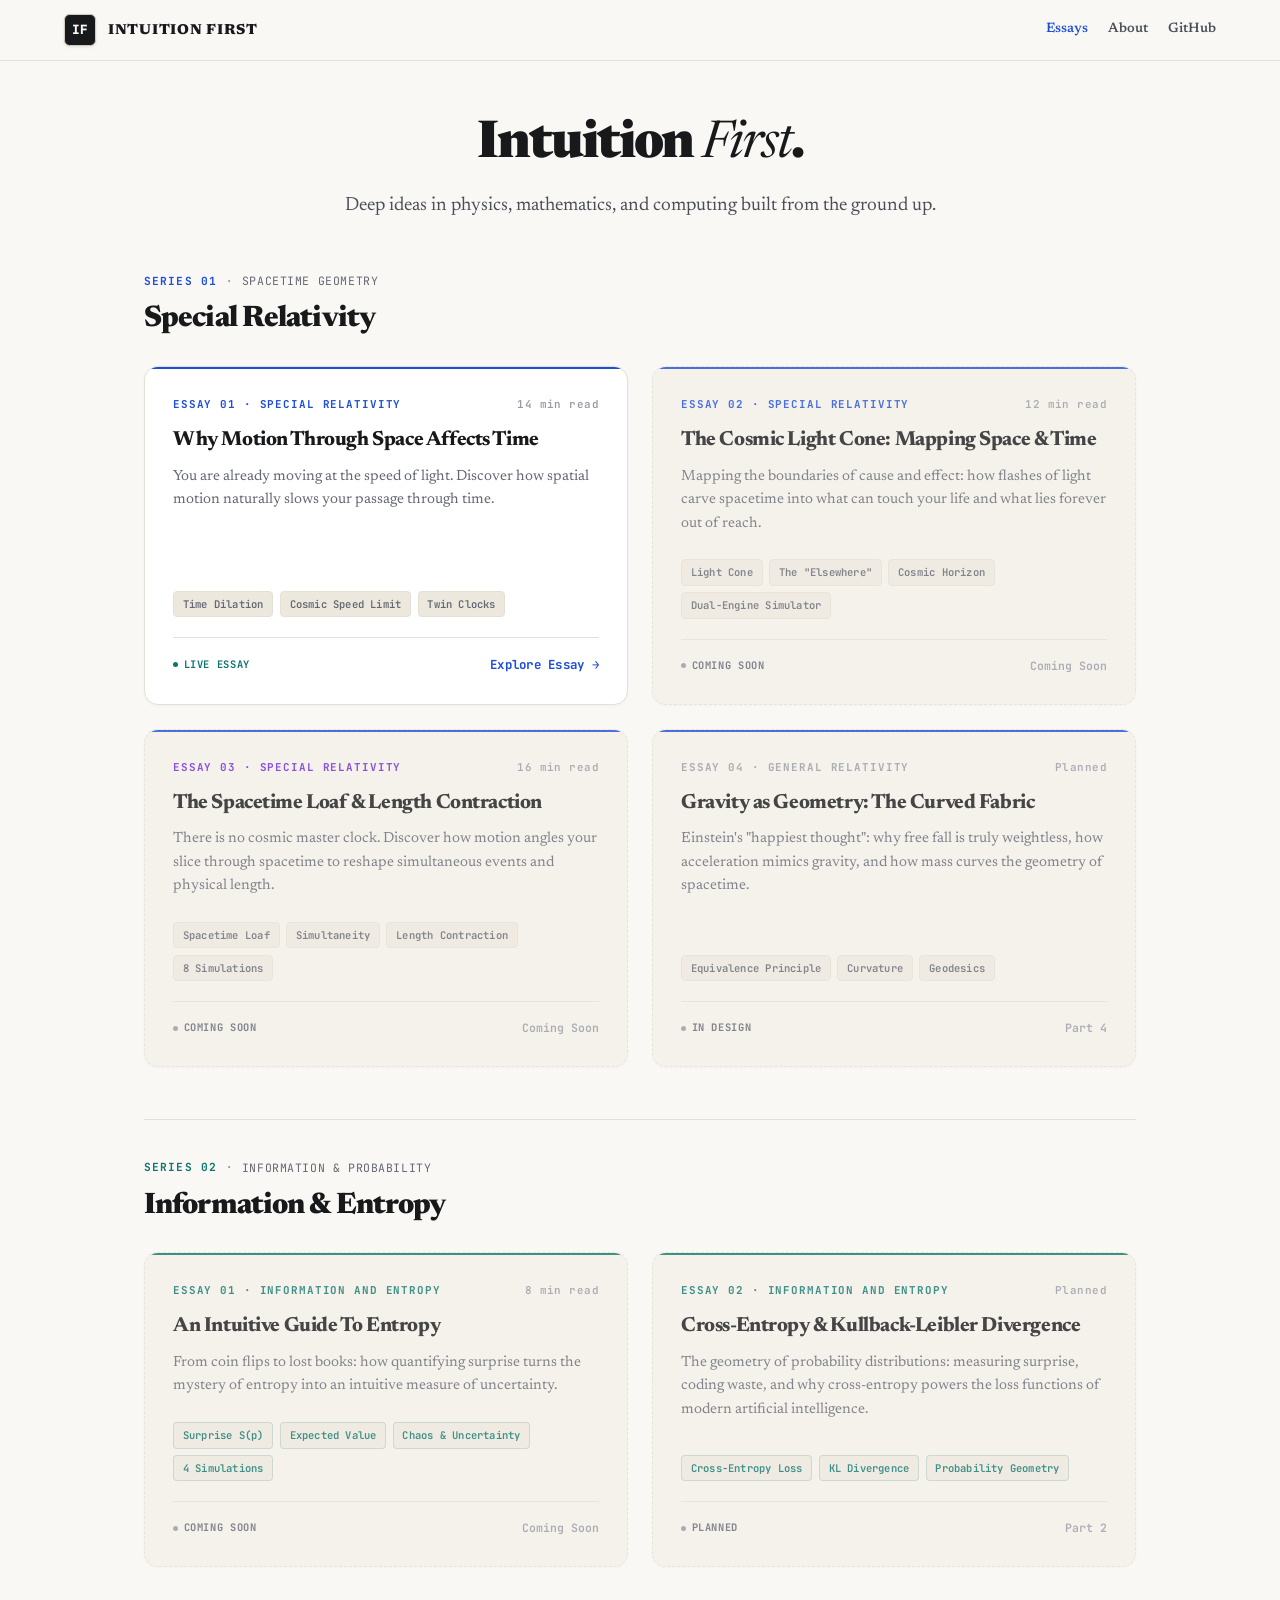
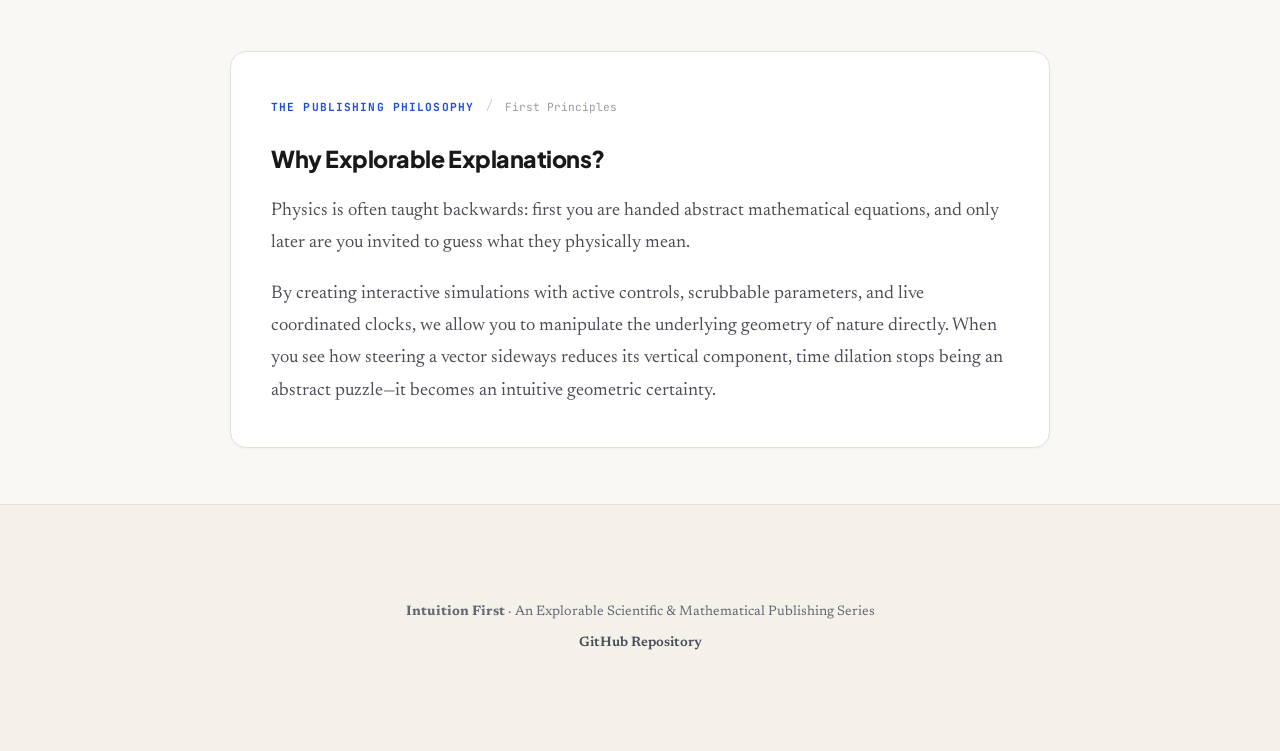
==== index.html @ 0ecd0b4a "feat: add food for thought callout to motion and time post and update index text formatting" ====
<!DOCTYPE html>
<html lang="en">

<head>
  <meta charset="UTF-8">
  <meta name="viewport" content="width=device-width, initial-scale=1.0">
  <title>Intuition First · Explorable Science & Mathematics</title>
  <link rel="stylesheet" href="css/style.css">
  <meta name="description"
    content="Physics, mathematics, and machine learning explained from the ground up using intuitive visual geometry and explorable interactive simulations.">
  <script>
    (function () {
      var isDark = window.matchMedia && window.matchMedia('(prefers-color-scheme: dark)').matches;
      document.documentElement.setAttribute('data-theme', isDark ? 'dark' : 'light');
    })();
  </script>
</head>

<body>
  <div class="reading-progress-bar" id="reading-progress"></div>

  <!-- Top Navigation -->
  <nav class="site-nav">
    <div class="site-nav-inner">
      <a href="index.html" class="brand-link">
        <div class="brand-badge">IF</div>
        <div>
          <span class="brand-title">INTUITION FIRST</span>
        </div>
      </a>
      <div class="nav-links">
        <a href="#series-index" class="active">Essays</a>
        <a href="#about">About</a>
        <a href="https://github.com/ayush2991/intuition-first" target="_blank" rel="noopener">GitHub</a>
      </div>
    </div>
  </nav>

  <!-- Editorial Hero Section -->
  <header class="hero-header">
    <h1 class="hero-title">
      Intuition <em>First</em>.
    </h1>
    <p class="hero-subtitle">
      Deep ideas in physics, mathematics, and computing built from the ground up.
    </p>
  </header>

  <!-- Series Directory Section -->
  <main id="series-index" class="wide-container series-section">

    <!-- SERIES 01: Special Relativity -->
    <section class="series-group series-theme-relativity">
      <div class="series-group-header">
        <div class="series-group-meta">
          <span class="series-group-tag">Series 01</span>
          <span style="color: var(--text-faint);">·</span>
          <span
            style="font-family: var(--font-mono); font-size: 0.72rem; color: var(--text-muted); text-transform: uppercase; letter-spacing: 0.05em;">Spacetime
            Geometry</span>
        </div>
        <h2 class="series-group-title">Special Relativity</h2>
      </div>

      <div class="series-grid">
        <!-- Post 1 Card -->
        <a href="posts/01-motion-and-time.html" class="series-card">
          <div>
            <div class="series-card-top">
              <span class="card-num">ESSAY 01 · SPECIAL RELATIVITY</span>
              <span class="card-time">14 min read</span>
            </div>
            <h3 class="card-title">Why Motion Through Space Affects Time</h3>
            <p class="card-desc">
              You are already moving at the speed of light. Discover how spatial motion naturally slows your passage
              through time.
            </p>
          </div>
          <div>
            <div class="card-tags">
              <span class="card-tag">Time Dilation</span>
              <span class="card-tag">Cosmic Speed Limit</span>
              <span class="card-tag">Twin Clocks</span>
            </div>
            <div class="card-meta">
              <span class="card-status-badge live">Live Essay</span>
              <span class="card-cta">Explore Essay →</span>
            </div>
          </div>
        </a>

        <!-- Post 2 Card -->
        <div class="series-card coming-soon">
          <div>
            <div class="series-card-top">
              <span class="card-num">ESSAY 02 · SPECIAL RELATIVITY</span>
              <span class="card-time">12 min read</span>
            </div>
            <h3 class="card-title">The Cosmic Light Cone: Mapping Space &amp; Time</h3>
            <p class="card-desc">
              Mapping the boundaries of cause and effect: how flashes of light carve spacetime into what can touch your
              life and what lies forever out of reach.
            </p>
          </div>
          <div>
            <div class="card-tags">
              <span class="card-tag">Light Cone</span>
              <span class="card-tag">The "Elsewhere"</span>
              <span class="card-tag">Cosmic Horizon</span>
              <span class="card-tag">Dual-Engine Simulator</span>
            </div>
            <div class="card-meta">
              <span class="card-status-badge soon">Coming Soon</span>
              <span style="font-family: var(--font-mono); font-size: 0.72rem; color: var(--text-faint);">Coming
                Soon</span>
            </div>
          </div>
        </div>

        <!-- Post 3 Card -->
        <div class="series-card coming-soon">
          <div>
            <div class="series-card-top">
              <span class="card-num" style="color: var(--color-invariant);">ESSAY 03 · SPECIAL RELATIVITY</span>
              <span class="card-time">16 min read</span>
            </div>
            <h3 class="card-title">The Spacetime Loaf &amp; Length Contraction</h3>
            <p class="card-desc">
              There is no cosmic master clock. Discover how motion angles your slice through spacetime to reshape
              simultaneous events and physical length.
            </p>
          </div>
          <div>
            <div class="card-tags">
              <span class="card-tag">Spacetime Loaf</span>
              <span class="card-tag">Simultaneity</span>
              <span class="card-tag">Length Contraction</span>
              <span class="card-tag">8 Simulations</span>
            </div>
            <div class="card-meta">
              <span class="card-status-badge soon">Coming Soon</span>
              <span style="font-family: var(--font-mono); font-size: 0.72rem; color: var(--text-faint);">Coming
                Soon</span>
            </div>
          </div>
        </div>

        <!-- Post 4 Card (Planned) -->
        <div class="series-card coming-soon">
          <div>
            <div class="series-card-top">
              <span class="card-num" style="color: var(--text-faint);">ESSAY 04 · GENERAL RELATIVITY</span>
              <span class="card-time">Planned</span>
            </div>
            <h3 class="card-title">Gravity as Geometry: The Curved Fabric</h3>
            <p class="card-desc">
              Einstein's "happiest thought": why free fall is truly weightless, how acceleration mimics gravity, and how
              mass curves the geometry of spacetime.
            </p>
          </div>
          <div>
            <div class="card-tags">
              <span class="card-tag">Equivalence Principle</span>
              <span class="card-tag">Curvature</span>
              <span class="card-tag">Geodesics</span>
            </div>
            <div class="card-meta">
              <span class="card-status-badge soon">In Design</span>
              <span style="font-family: var(--font-mono); font-size: 0.72rem; color: var(--text-faint);">Part 4</span>
            </div>
          </div>
        </div>
      </div>
    </section>

    <!-- SERIES 02: Information and Entropy -->
    <section class="series-group series-theme-entropy">
      <div class="series-group-header">
        <div class="series-group-meta">
          <span class="series-group-tag">Series 02</span>
          <span style="color: var(--text-faint);">·</span>
          <span
            style="font-family: var(--font-mono); font-size: 0.72rem; color: var(--text-muted); text-transform: uppercase; letter-spacing: 0.05em;">Information
            &amp; Probability</span>
        </div>
        <h2 class="series-group-title">Information &amp; Entropy</h2>
      </div>

      <div class="series-grid">
        <!-- Entropy Essay 01 Card -->
        <div class="series-card coming-soon">
          <div>
            <div class="series-card-top">
              <span class="card-num" style="color: var(--color-emerald);">ESSAY 01 · INFORMATION AND ENTROPY</span>
              <span class="card-time">8 min read</span>
            </div>
            <h3 class="card-title">An Intuitive Guide To Entropy</h3>
            <p class="card-desc">
              From coin flips to lost books: how quantifying surprise turns the mystery of entropy into an intuitive
              measure of uncertainty.
            </p>
          </div>
          <div>
            <div class="card-tags">
              <span class="card-tag accent-entropy">Surprise S(p)</span>
              <span class="card-tag accent-entropy">Expected Value</span>
              <span class="card-tag accent-entropy">Chaos &amp; Uncertainty</span>
              <span class="card-tag accent-entropy">4 Simulations</span>
            </div>
            <div class="card-meta">
              <span class="card-status-badge soon">Coming Soon</span>
              <span style="font-family: var(--font-mono); font-size: 0.72rem; color: var(--text-faint);">Coming
                Soon</span>
            </div>
          </div>
        </div>

        <!-- Entropy Essay 02 Card -->
        <div class="series-card coming-soon">
          <div>
            <div class="series-card-top">
              <span class="card-num">ESSAY 02 · INFORMATION AND ENTROPY</span>
              <span class="card-time">Planned</span>
            </div>
            <h3 class="card-title">Cross-Entropy &amp; Kullback-Leibler Divergence</h3>
            <p class="card-desc">
              The geometry of probability distributions: measuring surprise, coding waste, and why cross-entropy powers
              the loss functions of modern artificial intelligence.
            </p>
          </div>
          <div>
            <div class="card-tags">
              <span class="card-tag accent-entropy">Cross-Entropy Loss</span>
              <span class="card-tag accent-entropy">KL Divergence</span>
              <span class="card-tag accent-entropy">Probability Geometry</span>
            </div>
            <div class="card-meta">
              <span class="card-status-badge soon">Planned</span>
              <span style="font-family: var(--font-mono); font-size: 0.72rem; color: var(--text-faint);">Part 2</span>
            </div>
          </div>
        </div>
      </div>
    </section>

  </main>

  <!-- Learning Philosophy / Colophon Section -->
  <section id="about" class="wide-container philosophy-section">
    <div class="philosophy-card">
      <div style="display: flex; align-items: center; gap: 0.75rem; margin-bottom: 1rem;">
        <span
          style="font-family: var(--font-mono); font-size: 0.7rem; font-weight: 700; text-transform: uppercase; letter-spacing: 0.1em; color: var(--color-time);">The
          Publishing Philosophy</span>
        <span style="color: var(--border-medium);">/</span>
        <span style="font-family: var(--font-mono); font-size: 0.7rem; color: var(--text-faint);">First
          Principles</span>
      </div>
      <h3 style="font-size: 1.45rem; margin-bottom: 1rem;">Why Explorable Explanations?</h3>
      <p>
        Physics is often taught backwards: first you are handed abstract mathematical equations, and only later are you
        invited to guess what they physically mean.
      </p>
      <p>
        By creating interactive simulations with active controls, scrubbable parameters, and live coordinated clocks, we
        allow you to manipulate the underlying geometry of nature directly. When you see how steering a vector sideways
        reduces its vertical component, time dilation stops being an abstract puzzle—it becomes an intuitive geometric
        certainty.
      </p>
    </div>
  </section>

  <!-- Site Footer -->
  <footer class="site-footer">
    <div class="wide-container">
      <p><strong>Intuition First</strong> · An Explorable Scientific &amp; Mathematical Publishing Series</p>
      <p style="margin-top: 0.5rem;">
        <a href="https://github.com/ayush2991/intuition-first" target="_blank" rel="noopener">GitHub Repository</a>
      </p>
    </div>
  </footer>

  <!-- Universal Client-Side Script (100% Static & file:// compatible) -->
  <script src="js/core.js"></script>

</body>

</html>
---- css/style.css ----
/* ==========================================================================
   Intuition First - Core Design System & Styling
   Minimal, Modern, Precision Scientific Aesthetic
   ========================================================================== */

@import url('https://fonts.googleapis.com/css2?family=Plus+Jakarta+Sans:wght@400;500;600;700;800&family=JetBrains+Mono:wght@400;500;600;700&family=Newsreader:ital,opsz,wght@0,6..72,400;0,6..72,500;0,6..72,600;1,6..72,400&family=Inter:wght@400;500;600;700&display=swap');

/* ==========================================================================
   MONOGRAPH THEME: LIGHT & DARK MODES
   ========================================================================== */

/* 1. MONOGRAPH - LIGHT (Default: Warm Archival Parchment / Editorial Serif) */
:root,
[data-theme="light"] {
  color-scheme: light;

  /* Surfaces */
  --bg-space: #faf8f5;              /* Warm natural parchment */
  --bg-card: #ffffff;               /* Pure white card surface */
  --bg-card-subtle: #f4f1ea;        /* Archival plate tint */
  --bg-surface-elevated: #ede8de;   /* Elevated archival pill */

  /* Hairlines & Borders */
  --border-subtle: #e5e0d5;
  --border-medium: #d1cac0;
  --border-active: #1d4ed8;

  /* Typography */
  --text-primary: #18191b;          /* Carbon Ink */
  --text-secondary: #4a4e57;
  --text-prose: #24272c;
  --text-emphasis: #18191b;
  --text-muted: #646872;
  --text-faint: #989ba4;

  /* Physics Semantic Palette (Calibrated Classical Contrast) */
  --color-time: #1d4ed8;            /* Academic Royal Cobalt */
  --color-time-glow: rgba(29, 78, 216, 0.12);
  --color-space: #c2410c;           /* Terracotta Rust */
  --color-space-glow: rgba(194, 65, 12, 0.12);
  --color-invariant: #6d28d9;       /* Royal Amethyst */
  --color-photon: #b45309;          /* Warm Amber */
  --color-emerald: #0f766e;         /* Verdigris */
  --color-danger: #b91c1c;          /* Crimson */

  /* Chrome & UI Elements */
  --nav-bg: rgba(250, 248, 245, 0.94);
  --bg-canvas-outer: #ffffff;
  --bg-canvas: #ffffff;
  --border-canvas: #e5e0d5;
  --shadow-canvas: none;
  --slider-track: #e5e0d5;
  --chip-bg: #ede8de;
  --chip-hover: #e2dcd0;
  --btn-secondary-bg: #ede8de;
  --btn-secondary-hover: #e2dcd0;
  --math-badge-bg: #f4f1ea;
  --bg-footer: #f4f1ea;
  --shadow-artifact: 0 2px 12px -2px rgba(24, 25, 27, 0.05), 0 1px 3px rgba(24, 25, 27, 0.03);
  --shadow-card: 0 1px 3px rgba(24, 25, 27, 0.04);

  /* Fonts & Sizing */
  --font-sans: 'Plus Jakarta Sans', -apple-system, BlinkMacSystemFont, "Segoe UI", Roboto, sans-serif;
  --font-serif: 'Newsreader', Georgia, 'Times New Roman', serif;
  --font-mono: 'JetBrains Mono', ui-monospace, SFMono-Regular, Menlo, Monaco, Consolas, monospace;
  --font-body: var(--font-serif);
  --body-font-size: 18px;
  --body-line-height: 1.72;
}

/* 2. MONOGRAPH - DARK (Scholarly Archive / Warm Deep Umber) */
[data-theme="dark"] {
  color-scheme: dark;

  /* Surfaces */
  --bg-space: #141311;              /* Warm deep scholarly umber */
  --bg-card: #1c1a17;               /* Archival dark card */
  --bg-card-subtle: #181613;
  --bg-surface-elevated: #24221e;

  /* Hairlines & Borders */
  --border-subtle: rgba(232, 228, 218, 0.1);
  --border-medium: rgba(232, 228, 218, 0.2);
  --border-active: #60a5fa;

  /* Typography */
  --text-primary: #f4f1ea;          /* Aged Paper White */
  --text-secondary: #d4cebf;
  --text-prose: #e8e4da;
  --text-emphasis: #ffffff;
  --text-muted: #9e998e;
  --text-faint: #736f66;

  /* Physics Semantic Palette */
  --color-time: #60a5fa;            /* Soft Archival Blue */
  --color-time-glow: rgba(96, 165, 250, 0.18);
  --color-space: #fb923c;           /* Warm Ochre-Coral */
  --color-space-glow: rgba(251, 146, 60, 0.18);
  --color-invariant: #c084fc;       /* Muted Violet */
  --color-photon: #fbbf24;          /* Aged Gold */
  --color-emerald: #34d399;         /* Verdigris Mint */
  --color-danger: #f87171;

  /* Chrome & UI Elements */
  --nav-bg: rgba(20, 19, 17, 0.94);
  --bg-canvas-outer: #181613;
  --bg-canvas: #181613;
  --border-canvas: rgba(232, 228, 218, 0.1);
  --shadow-canvas: none;
  --slider-track: #24221e;
  --chip-bg: #24221e;
  --chip-hover: #2e2b26;
  --btn-secondary-bg: #24221e;
  --btn-secondary-hover: #2e2b26;
  --math-badge-bg: #181613;
  --bg-footer: #0e0d0c;
  --shadow-artifact: 0 12px 30px -6px rgba(0, 0, 0, 0.6);
  --shadow-card: 0 4px 16px -2px rgba(0, 0, 0, 0.4);

  /* Fonts & Sizing */
  --font-body: var(--font-serif);
  --body-font-size: 18px;
  --body-line-height: 1.72;
}

/* Fallback media query when theme is not yet set via JS */
@media (prefers-color-scheme: dark) {
  :root:not([data-theme="light"]) {
    color-scheme: dark;

    /* Surfaces */
    --bg-space: #141311;
    --bg-card: #1c1a17;
    --bg-card-subtle: #181613;
    --bg-surface-elevated: #24221e;

    /* Hairlines & Borders */
    --border-subtle: rgba(232, 228, 218, 0.1);
    --border-medium: rgba(232, 228, 218, 0.2);
    --border-active: #60a5fa;

    /* Typography */
    --text-primary: #f4f1ea;
    --text-secondary: #d4cebf;
    --text-prose: #e8e4da;
    --text-emphasis: #ffffff;
    --text-muted: #9e998e;
    --text-faint: #736f66;

    /* Physics Semantic Palette */
    --color-time: #60a5fa;
    --color-time-glow: rgba(96, 165, 250, 0.18);
    --color-space: #fb923c;
    --color-space-glow: rgba(251, 146, 60, 0.18);
    --color-invariant: #c084fc;
    --color-photon: #fbbf24;
    --color-emerald: #34d399;
    --color-danger: #f87171;

    /* Chrome & UI Elements */
    --nav-bg: rgba(20, 19, 17, 0.94);
    --bg-canvas-outer: #181613;
    --bg-canvas: #181613;
    --border-canvas: rgba(232, 228, 218, 0.1);
    --shadow-canvas: none;
    --slider-track: #24221e;
    --chip-bg: #24221e;
    --chip-hover: #2e2b26;
    --btn-secondary-bg: #24221e;
    --btn-secondary-hover: #2e2b26;
    --math-badge-bg: #181613;
    --bg-footer: #0e0d0c;
    --shadow-artifact: 0 12px 30px -6px rgba(0, 0, 0, 0.6);
    --shadow-card: 0 4px 16px -2px rgba(0, 0, 0, 0.4);

    /* Fonts & Sizing */
    --font-body: var(--font-serif);
    --body-font-size: 18px;
    --body-line-height: 1.72;
  }
}

/* Base Reset & Document Styles */
*, *::before, *::after {
  box-sizing: border-box;
  margin: 0;
  padding: 0;
}

html {
  scroll-behavior: smooth;
}

body {
  background-color: var(--bg-space);
  color: var(--text-secondary);
  font-family: var(--font-body);
  font-size: var(--body-font-size, 18px);
  line-height: var(--body-line-height, 1.72);
  text-rendering: optimizeLegibility;
  -webkit-font-smoothing: antialiased;
  -moz-osx-font-smoothing: grayscale;
  overflow-x: hidden;
  transition: background-color 0.25s cubic-bezier(0.16, 1, 0.3, 1), color 0.25s ease;
}

::selection {
  background: var(--color-time);
  color: #ffffff;
}

/* Reading Progress Bar (Fixed Top hairline) */
.reading-progress-bar {
  position: fixed;
  top: 0;
  left: 0;
  height: 2.5px;
  width: 0%;
  background: linear-gradient(90deg, var(--color-time), var(--color-invariant));
  z-index: 100;
  pointer-events: none;
  transition: width 0.1s linear;
}

/* Masthead Navigation */
.site-nav {
  position: sticky;
  top: 0;
  z-index: 50;
  background: var(--nav-bg);
  backdrop-filter: blur(16px) saturate(180%);
  -webkit-backdrop-filter: blur(16px) saturate(180%);
  border-bottom: 1px solid var(--border-subtle);
  transition: background 0.25s ease, border-color 0.25s ease;
}

.site-nav-inner {
  max-width: 1200px;
  margin: 0 auto;
  padding: 0 1.5rem;
  height: 3.75rem;
  display: flex;
  align-items: center;
  justify-content: space-between;
}

.brand-link {
  display: flex;
  align-items: center;
  gap: 0.75rem;
  text-decoration: none;
  color: var(--text-primary);
  transition: opacity 0.2s ease;
}

.brand-link:hover {
  opacity: 0.85;
}

.brand-badge {
  width: 2rem;
  height: 2rem;
  border-radius: 0.35rem;
  background: var(--text-primary);
  display: flex;
  align-items: center;
  justify-content: center;
  font-weight: 800;
  font-family: var(--font-mono);
  color: var(--bg-space);
  font-size: 0.8rem;
  letter-spacing: -0.01em;
  box-shadow: 0 1px 3px rgba(0, 0, 0, 0.1);
  border: 1px solid var(--border-medium);
}

[data-theme="dark"] .brand-badge {
  background: #ffffff;
  color: #090b10;
  box-shadow: 0 0 12px rgba(255, 255, 255, 0.15);
}

.brand-title {
  font-weight: 800;
  font-size: 0.9rem;
  letter-spacing: 0.05em;
  color: var(--text-primary);
}

.brand-tag {
  font-size: 0.65rem;
  font-family: var(--font-mono);
  font-weight: 600;
  color: var(--text-muted);
  background: var(--bg-surface-elevated);
  padding: 0.15rem 0.5rem;
  border-radius: 4px;
  border: 1px solid var(--border-subtle);
  letter-spacing: 0.06em;
  text-transform: uppercase;
}

.nav-links {
  display: flex;
  align-items: center;
  gap: 1.25rem;
  font-size: 0.85rem;
  color: var(--text-muted);
}

.nav-links a {
  color: var(--text-secondary);
  text-decoration: none;
  transition: color 0.15s ease;
  font-weight: 550;
}

.nav-links a:hover,
.nav-links a.active {
  color: var(--color-time);
}

/* Top Navbar Articles Trigger Button */
.nav-link-btn {
  background: none;
  border: none;
  padding: 0;
  margin: 0;
  cursor: pointer;
  display: inline-flex;
  align-items: center;
  gap: 0.35rem;
  color: var(--text-secondary);
  font-family: var(--font-sans);
  font-size: 0.85rem;
  font-weight: 550;
  transition: color 0.15s ease;
}

.nav-link-btn:hover {
  color: var(--color-time);
}

.nav-badge-count {
  display: inline-flex;
  align-items: center;
  justify-content: center;
  font-family: var(--font-mono);
  font-size: 0.65rem;
  font-weight: 700;
  padding: 0.1rem 0.4rem;
  border-radius: 9999px;
  background: var(--bg-surface-elevated);
  border: 1px solid var(--border-subtle);
  color: var(--text-muted);
}

/* Layout Containers */
.reading-container {
  max-width: 680px;
  margin: 0 auto;
  padding: 3.5rem 1.5rem 6rem;
}

.wide-container {
  max-width: 1040px;
  margin: 0 auto;
  padding: 3rem 1.5rem;
}

/* Editorial Typography */
.article-header {
  margin-bottom: 2.75rem;
}

.category-tag {
  display: inline-flex;
  align-items: center;
  gap: 0.45rem;
  font-size: 0.72rem;
  font-weight: 700;
  font-family: var(--font-mono);
  text-transform: uppercase;
  letter-spacing: 0.08em;
  color: var(--color-time);
  background: rgba(2, 132, 199, 0.08);
  padding: 0.25rem 0.75rem;
  border-radius: 9999px;
  border: 1px solid rgba(2, 132, 199, 0.2);
  margin-bottom: 1.25rem;
}

[data-theme="dark"] .category-tag {
  background: rgba(56, 189, 248, 0.12);
  border-color: rgba(56, 189, 248, 0.25);
}

.article-title {
  font-size: 2.75rem;
  font-weight: 800;
  letter-spacing: -0.035em;
  line-height: 1.12;
  color: var(--text-primary);
  margin-bottom: 1rem;
}

.article-subtitle {
  font-family: var(--font-serif);
  font-size: 1.25rem;
  font-style: italic;
  line-height: 1.55;
  color: var(--text-muted);
  margin-bottom: 1.5rem;
}

.article-meta {
  display: flex;
  align-items: center;
  gap: 0.85rem;
  font-size: 0.8rem;
  font-family: var(--font-mono);
  color: var(--text-faint);
  border-top: 1px solid var(--border-subtle);
  padding-top: 1.25rem;
}

/* Editorial Prose */
.editorial-prose p,
.editorial-prose ul,
.editorial-prose ol,
.editorial-prose li,
.editorial-prose blockquote,
.editorial-prose dl,
.editorial-prose dt,
.editorial-prose dd {
  font-family: var(--font-body);
  font-optical-sizing: auto;
  font-feature-settings: "kern" 1, "liga" 1, "calt" 1;
}

.article-title {
  font-family: var(--font-serif);
  font-weight: 500;
  letter-spacing: -0.015em;
}

.article-subtitle {
  font-family: var(--font-serif);
  font-style: italic;
}

.editorial-prose h2,
.editorial-prose h3 {
  font-family: var(--font-serif);
  font-weight: 600;
  letter-spacing: -0.01em;
}

.editorial-prose p {
  font-size: 1.15rem;
  line-height: 1.7;
  color: var(--text-prose);
  margin-bottom: 1.15rem;
  letter-spacing: -0.003em;
}

.editorial-prose ul,
.editorial-prose ol {
  margin: 0 0 1.15rem 0;
  padding-left: 1.75rem;
}

.editorial-prose li {
  font-size: 1.15rem;
  line-height: 1.68;
  color: var(--text-prose);
  margin-bottom: 0.45rem;
  letter-spacing: -0.003em;
}

.editorial-prose li::marker {
  color: var(--color-time);
  font-weight: 600;
}

.editorial-prose ul ul,
.editorial-prose ol ol,
.editorial-prose ul ol,
.editorial-prose ol ul {
  margin-top: 0.5rem;
  margin-bottom: 0.5rem;
  padding-left: 1.5rem;
}

.editorial-prose blockquote {
  border-left: 3px solid var(--color-time);
  background: var(--bg-card-subtle);
  padding: 1.125rem 1.5rem;
  margin: 2rem 0;
  border-radius: 0 0.625rem 0.625rem 0;
  font-style: italic;
  color: var(--text-primary);
}

.editorial-prose blockquote p:last-child {
  margin-bottom: 0;
}

.editorial-prose strong {
  color: var(--text-primary);
  font-weight: 650;
}

.editorial-prose em {
  color: var(--text-emphasis);
}

.editorial-prose h2 {
  font-family: var(--font-sans);
  font-size: 1.65rem;
  font-weight: 750;
  letter-spacing: -0.025em;
  color: var(--text-primary);
  margin-top: 3.5rem;
  margin-bottom: 1.25rem;
  padding-top: 0.5rem;
  line-height: 1.25;
}

.editorial-prose h3 {
  font-family: var(--font-sans);
  font-size: 1.25rem;
  font-weight: 700;
  letter-spacing: -0.015em;
  color: var(--text-primary);
  margin-top: 2.25rem;
  margin-bottom: 0.75rem;
  line-height: 1.35;
}

.editorial-prose h4 {
  font-family: var(--font-sans);
  font-size: 1.05rem;
  font-weight: 700;
  letter-spacing: -0.01em;
  color: var(--text-primary);
  margin-top: 1.75rem;
  margin-bottom: 0.5rem;
  line-height: 1.4;
}

/* Insight Callout */
.insight-callout {
  background: var(--bg-card);
  border: 1px solid var(--border-subtle);
  border-left: 4px solid var(--color-invariant);
  border-radius: 0 0.875rem 0.875rem 0;
  padding: 1.35rem 1.6rem;
  margin: 2.25rem 0;
  box-shadow: var(--shadow-card);
  transition: background 0.25s ease, border-color 0.25s ease;
}

.insight-callout h4 {
  font-family: var(--font-sans);
  font-size: 1.1rem;
  font-weight: 750;
  color: var(--text-primary);
  margin: 0 0 0.75rem 0;
  letter-spacing: -0.015em;
}

.insight-callout p {
  font-family: var(--font-serif);
  font-size: 1.08rem;
  line-height: 1.72;
  color: var(--text-prose);
  margin-bottom: 0.85rem;
}

.insight-callout p:last-child {
  margin-bottom: 0;
}

/* Formula & Math Display Cards */
.formula-card,
.math-display-card {
  background: var(--bg-card);
  border: 1px solid var(--border-subtle);
  border-left: 3.5px solid var(--color-time);
  border-radius: 0.75rem;
  margin: 2.25rem 0;
  box-shadow: var(--shadow-card);
  transition: background 0.25s ease, border-color 0.25s ease, box-shadow 0.25s ease;
  overflow: hidden;
}

.formula-card:hover,
.math-display-card:hover {
  border-color: var(--border-medium);
}

.math-display-card {
  border-left-color: var(--color-invariant);
}

.formula-card-header {
  padding: 0.85rem 1.4rem 0.35rem 1.4rem;
  display: flex;
  align-items: center;
  justify-content: space-between;
  gap: 0.5rem;
}

.formula-tag {
  font-family: var(--font-mono);
  font-size: 0.7rem;
  font-weight: 700;
  text-transform: uppercase;
  letter-spacing: 0.08em;
  color: var(--color-time);
}

.math-display-card .formula-tag {
  color: var(--color-invariant);
}

.formula-body,
.formula-expression,
.formula-card > div:first-child:not(.formula-note):not(.formula-card-header),
.math-display-card > div:first-child:not(.formula-note):not(.formula-card-header) {
  padding: 1.15rem 1.4rem;
  font-family: var(--font-mono);
  font-size: 1.05rem;
  font-weight: 600;
  color: var(--text-primary);
  line-height: 1.6;
  letter-spacing: 0.015em;
  overflow-x: auto;
  -webkit-overflow-scrolling: touch;
  scrollbar-width: thin;
}

.formula-card-header + .formula-body,
.formula-card-header + .formula-expression {
  padding-top: 0.25rem;
}

.formula-card strong,
.math-display-card strong {
  color: var(--text-primary);
  font-weight: 700;
}

.math-display-card > div:first-child:not(.formula-note):not(.formula-card-header),
.formula-card.text-center > div:first-child:not(.formula-note):not(.formula-card-header),
.formula-expression.text-center {
  text-align: center;
}

.formula-card .formula-note,
.math-display-card .formula-note {
  font-family: var(--font-sans);
  font-size: 0.875rem;
  color: var(--text-secondary);
  line-height: 1.62;
  text-align: left;
  background: var(--bg-card-subtle);
  border-top: 1px solid var(--border-subtle);
  padding: 0.85rem 1.4rem;
  margin: 0;
  transition: background 0.25s ease;
}

.formula-card .formula-note strong,
.math-display-card .formula-note strong {
  color: var(--text-primary);
}

.formula-card .formula-note em,
.math-display-card .formula-note em {
  color: var(--text-primary);
  font-style: italic;
}

/* Interactive Explorable Card Container (Unibody Design) */
.interactive-artifact {
  margin: 2.75rem 0;
  background: var(--bg-card);
  border: 1px solid var(--border-subtle);
  border-radius: 1rem;
  overflow: hidden;
  box-shadow: var(--shadow-artifact);
  transition: border-color 0.2s ease, box-shadow 0.2s ease, background 0.25s ease;
}

.interactive-artifact:hover {
  border-color: var(--border-medium);
}

/* Desktop Breakout: Gives canvas diagrams generous breathing space */
@media (min-width: 840px) {
  .reading-container .editorial-prose .interactive-artifact {
    margin-left: auto;
    margin-right: auto;
    width: 100%;
    max-width: 820px;
  }
}

.artifact-header {
  padding: 1.125rem 1.5rem;
  background: var(--bg-card);
  border-bottom: 1px solid var(--border-subtle);
  display: flex;
  flex-wrap: wrap;
  align-items: center;
  justify-content: space-between;
  gap: 0.75rem;
}

.artifact-badge {
  display: inline-flex;
  align-items: center;
  gap: 0.35rem;
  font-family: var(--font-mono);
  font-size: 0.68rem;
  font-weight: 650;
  text-transform: uppercase;
  letter-spacing: 0.06em;
  color: var(--color-time);
  background: rgba(2, 132, 199, 0.08);
  padding: 0.2rem 0.55rem;
  border-radius: 9999px;
  border: 1px solid rgba(2, 132, 199, 0.2);
}

[data-theme="dark"] .artifact-badge {
  background: rgba(56, 189, 248, 0.12);
  border-color: rgba(56, 189, 248, 0.25);
}

.artifact-title {
  font-size: 0.92rem;
  font-weight: 700;
  letter-spacing: -0.01em;
  color: var(--text-primary);
  margin-top: 0.25rem;
}

.artifact-desc {
  font-size: 0.8rem;
  color: var(--text-muted);
  margin-top: 0.2rem;
  line-height: 1.45;
}

/* Canvas Viewport */
.canvas-viewport {
  position: relative;
  background: var(--bg-canvas);
  padding: 0.875rem 1.25rem;
  display: flex;
  justify-content: center;
  align-items: center;
  transition: background 0.25s ease;
}

.canvas-viewport canvas {
  width: 100%;
  max-width: 100%;
  height: 380px;
  border-radius: 0.625rem;
  background: var(--bg-canvas);
  border: 1px solid var(--border-canvas);
  transition: background 0.25s ease, border-color 0.25s ease;
}

/* Clocks Display (Precision Telemetry Layout) */
.twin-clocks-panel {
  padding: 1rem 1.5rem;
  background: var(--bg-card);
  border-top: 1px solid var(--border-subtle);
  display: grid;
  grid-template-columns: 1fr 1fr;
  gap: 0.875rem;
}

.clock-card {
  padding: 0.875rem 1.125rem;
  border-radius: 0.625rem;
  background: var(--bg-card-subtle);
  border: 1px solid var(--border-subtle);
  transition: all 0.2s ease;
}

.clock-card.cyan {
  border-color: var(--border-subtle);
  border-left: 3px solid var(--color-time);
}

.clock-card.amber {
  border-color: var(--border-subtle);
  border-left: 3px solid var(--color-space);
}

.clock-card.danger {
  border-color: var(--border-subtle);
  border-left: 3px solid var(--color-danger);
}

.clock-meta {
  display: flex;
  align-items: center;
  justify-content: space-between;
  margin-bottom: 0.35rem;
}

.clock-label {
  font-family: var(--font-mono);
  font-size: 0.72rem;
  font-weight: 700;
  text-transform: uppercase;
  letter-spacing: 0.04em;
}

.clock-card.cyan .clock-label { color: var(--color-time); }
.clock-card.amber .clock-label { color: var(--color-space); }
.clock-card.danger .clock-label { color: var(--color-danger); }

.clock-badge {
  font-family: var(--font-mono);
  font-size: 0.68rem;
  font-weight: 600;
  padding: 0.12rem 0.45rem;
  border-radius: 0.25rem;
  background: var(--bg-surface-elevated);
  color: var(--text-secondary);
}

.clock-time {
  font-family: var(--font-mono);
  font-size: 1.75rem;
  font-weight: 700;
  letter-spacing: -0.02em;
  font-variant-numeric: tabular-nums;
  color: var(--text-primary);
}

.clock-time span {
  font-size: 0.75rem;
  font-weight: 400;
  color: var(--text-muted);
}

.clock-subtext {
  font-size: 0.75rem;
  color: var(--text-muted);
  margin-top: 0.25rem;
}

/* Artifact Controls Panel */
.artifact-controls {
  padding: 1.25rem 1.5rem;
  background: var(--bg-card);
  border-top: 1px solid var(--border-subtle);
  display: flex;
  flex-direction: column;
  gap: 1.125rem;
}

/* Single-row controls strip: clock + slider + play button on one line.
   Falls back to stacked column on mobile (≤ 640px). */
.controls-strip {
  flex-direction: row;
  align-items: center;
  gap: 1rem;
  padding: 0.65rem 1.25rem;
}

@media (max-width: 640px) {
  .controls-strip {
    flex-direction: column;
    align-items: stretch;
    gap: 0.65rem;
  }

  .controls-strip .clock-card {
    justify-content: space-between;
  }

  .controls-strip .btn-play {
    align-self: flex-start;
  }
}

.control-item {
  display: flex;
  flex-direction: column;
  gap: 0.5rem;
}

.control-header {
  display: flex;
  align-items: center;
  justify-content: space-between;
  font-size: 0.8rem;
  font-weight: 600;
  color: var(--text-secondary);
}

.control-val {
  font-family: var(--font-mono);
  font-weight: 650;
  font-variant-numeric: tabular-nums;
}

.control-val.cyan { color: var(--color-time); }
.control-val.amber { color: var(--color-space); }

/* Range Slider Styling */
.range-slider {
  -webkit-appearance: none;
  appearance: none;
  width: 100%;
  height: 5px;
  background: var(--slider-track);
  border-radius: 9999px;
  border: none;
  outline: none;
  cursor: pointer;
  transition: background 0.2s ease;
}

.range-slider::-webkit-slider-thumb {
  -webkit-appearance: none;
  appearance: none;
  width: 16px;
  height: 16px;
  border-radius: 50%;
  background: #ffffff;
  border: 2px solid var(--color-time);
  box-shadow: 0 1px 3px rgba(0, 0, 0, 0.18), 0 0 0 1px rgba(0, 0, 0, 0.04);
  cursor: grab;
  transition: transform 0.15s ease, box-shadow 0.15s ease;
}

.range-slider::-webkit-slider-thumb:hover {
  transform: scale(1.18);
  box-shadow: 0 2px 8px rgba(0, 0, 0, 0.18), 0 0 0 4px var(--color-time-glow);
}

.range-slider::-webkit-slider-thumb:active {
  cursor: grabbing;
  transform: scale(1.08);
}

.range-slider.amber::-webkit-slider-thumb {
  border-color: var(--color-space);
}

.range-slider.amber::-webkit-slider-thumb:hover {
  box-shadow: 0 2px 8px rgba(0, 0, 0, 0.18), 0 0 0 4px var(--color-space-glow);
}

.range-slider::-moz-range-thumb {
  width: 16px;
  height: 16px;
  border-radius: 50%;
  background: #ffffff;
  border: 2px solid var(--color-time);
  box-shadow: 0 1px 3px rgba(0, 0, 0, 0.18);
  cursor: grab;
}

.range-slider.amber::-moz-range-thumb {
  border-color: var(--color-space);
}

/* Presets & Buttons (Segmented Aesthetics) */
.preset-chips {
  display: flex;
  flex-wrap: wrap;
  gap: 0.4rem;
}

.chip-btn {
  font-family: var(--font-mono);
  font-size: 0.72rem;
  padding: 0.3rem 0.65rem;
  border-radius: 0.375rem;
  background: var(--chip-bg);
  border: 1px solid var(--border-subtle);
  color: var(--text-muted);
  font-weight: 500;
  cursor: pointer;
  transition: all 0.15s cubic-bezier(0.16, 1, 0.3, 1);
  display: inline-flex;
  align-items: center;
  justify-content: center;
}

.chip-btn:hover {
  background: var(--chip-hover);
  color: var(--text-primary);
  border-color: var(--border-medium);
}

.chip-btn.active {
  background: rgba(2, 132, 199, 0.1);
  border-color: var(--color-time);
  color: var(--color-time);
  font-weight: 600;
}

[data-theme="dark"] .chip-btn.active {
  background: rgba(56, 189, 248, 0.15);
  border-color: var(--color-time);
  color: var(--color-time);
}

.toolbar-bottom {
  display: flex;
  flex-wrap: wrap;
  align-items: center;
  justify-content: space-between;
  gap: 0.75rem;
  padding-top: 0.75rem;
}

.btn-primary {
  display: inline-flex;
  align-items: center;
  gap: 0.45rem;
  padding: 0.45rem 1rem;
  border-radius: 9999px;
  background: var(--color-time);
  color: #ffffff;
  font-weight: 600;
  font-size: 0.8rem;
  letter-spacing: 0.01em;
  border: 1px solid transparent;
  cursor: pointer;
  transition: all 0.2s cubic-bezier(0.16, 1, 0.3, 1);
  box-shadow: 0 1px 3px rgba(0, 0, 0, 0.08);
}

.btn-play {
  min-width: 7.5rem;
  justify-content: center;
}

[data-theme="dark"] .btn-primary {
  color: #070a12;
  font-weight: 700;
}

.btn-primary:hover {
  transform: translateY(-1px);
  box-shadow: 0 4px 14px var(--color-time-glow);
}

.btn-primary:active {
  transform: translateY(0);
}

.btn-secondary {
  padding: 0.45rem 0.9rem;
  border-radius: 9999px;
  background: var(--btn-secondary-bg);
  color: var(--text-secondary);
  font-size: 0.8rem;
  font-weight: 600;
  border: 1px solid var(--border-subtle);
  cursor: pointer;
  transition: all 0.15s ease;
}

.btn-secondary:hover {
  background: var(--btn-secondary-hover);
  color: var(--text-primary);
  border-color: var(--border-medium);
}

.btn-hero-read {
  display: inline-flex;
  align-items: center;
  gap: 0.4rem;
  padding: 0.45rem 1.1rem;
  border-radius: 9999px;
  background: var(--text-primary);
  color: var(--bg-card);
  font-weight: 600;
  font-size: 0.8rem;
  text-decoration: none;
  transition: all 0.15s ease;
}

.btn-hero-read:hover {
  opacity: 0.9;
  transform: translateY(-1px);
}

.math-badge {
  font-family: var(--font-mono);
  font-size: 0.82rem;
  font-weight: 550;
  padding: 0.25rem 0.65rem;
  border-radius: 0.375rem;
  background: var(--math-badge-bg);
  border: 1px solid var(--border-subtle);
  color: var(--text-primary);
  max-width: 100%;
  word-break: break-word;
  overflow-wrap: break-word;
  font-variant-numeric: tabular-nums;
  display: inline-block;
  vertical-align: baseline;
  transition: background 0.25s ease, border-color 0.25s ease;
}

.math-badge strong {
  color: var(--color-time);
}

/* Subtle styling for inline math inside editorial prose (paragraphs, lists, callouts, quotes) */
.editorial-prose .math-badge,
.insight-callout .math-badge {
  font-size: 0.85em;
  padding: 0.12rem 0.42rem;
  margin: 0 0.15rem;
  border-radius: 0.28rem;
  background: var(--bg-surface-elevated);
  border: 1px solid var(--border-subtle);
  vertical-align: baseline;
  line-height: normal;
  display: inline-block;
}

/* Series Hub Cards */
.series-grid {
  display: grid;
  grid-template-columns: repeat(2, minmax(0, 1fr));
  gap: 1.5rem;
  margin-top: 1.75rem;
}

.series-card {
  background: var(--bg-card);
  border: 1px solid var(--border-subtle);
  border-radius: 0.875rem;
  padding: 1.75rem;
  display: flex;
  flex-direction: column;
  justify-content: space-between;
  text-decoration: none;
  transition: transform 0.22s cubic-bezier(0.16, 1, 0.3, 1), border-color 0.22s ease, box-shadow 0.22s ease, background-color 0.22s ease;
  box-shadow: var(--shadow-card);
  position: relative;
  overflow: hidden;
}

.series-card::before {
  content: '';
  position: absolute;
  top: 0;
  left: 0;
  right: 0;
  height: 2px;
  background: transparent;
  transition: background-color 0.25s ease;
}

.series-card:hover {
  border-color: var(--border-medium);
  transform: translateY(-3px);
  box-shadow: var(--shadow-artifact);
}

.series-card.coming-soon {
  opacity: 0.8;
  cursor: default;
  border-style: dashed;
  background: var(--bg-card-subtle);
}

.series-card.coming-soon:hover {
  border-color: var(--border-subtle);
  transform: none;
  box-shadow: var(--shadow-card);
}

.series-card-top {
  display: flex;
  align-items: center;
  justify-content: space-between;
  margin-bottom: 0.85rem;
}

.card-num {
  font-family: var(--font-mono);
  font-size: 0.68rem;
  font-weight: 700;
  letter-spacing: 0.08em;
  text-transform: uppercase;
}

.card-time {
  font-family: var(--font-mono);
  font-size: 0.68rem;
  font-weight: 600;
  color: var(--text-faint);
  letter-spacing: 0.04em;
}

.card-title {
  font-size: 1.28rem;
  font-weight: 750;
  color: var(--text-primary);
  margin-bottom: 0.65rem;
  line-height: 1.32;
  letter-spacing: -0.02em;
}

.card-desc {
  font-size: 0.92rem;
  color: var(--text-muted);
  line-height: 1.6;
  margin-bottom: 1.5rem;
}

.card-tags {
  display: flex;
  flex-wrap: wrap;
  gap: 0.4rem;
  margin-bottom: 1.25rem;
}

.card-tag {
  display: inline-flex;
  align-items: center;
  font-family: var(--font-mono);
  font-size: 0.66rem;
  font-weight: 600;
  padding: 0.2rem 0.55rem;
  border-radius: 4px;
  background: var(--bg-surface-elevated);
  border: 1px solid var(--border-subtle);
  color: var(--text-muted);
  cursor: default;
  letter-spacing: 0.02em;
  transition: border-color 0.2s ease, color 0.2s ease;
}

.series-card:hover .card-tag {
  border-color: var(--border-medium);
  color: var(--text-secondary);
}

.card-meta {
  font-family: var(--font-mono);
  font-size: 0.75rem;
  color: var(--text-muted);
  font-weight: 600;
  display: flex;
  align-items: center;
  justify-content: space-between;
  padding-top: 1rem;
  border-top: 1px solid var(--border-subtle);
}

.card-cta {
  display: inline-flex;
  align-items: center;
  gap: 0.35rem;
  font-size: 0.78rem;
  font-weight: 700;
  letter-spacing: 0.02em;
  transition: transform 0.2s ease;
}

.series-card:hover .card-cta {
  transform: translateX(3px);
}

/* Series Pager Navigation */
.series-pager {
  margin-top: 3.5rem;
  padding-top: 2rem;
  border-top: 1px solid var(--border-subtle);
  display: flex;
  justify-content: space-between;
  align-items: center;
  flex-wrap: wrap;
  gap: 1rem;
}

.series-pager a {
  text-decoration: none;
}

.series-pager .btn-primary,
.series-pager .btn-secondary {
  padding: 0.65rem 1.25rem;
  font-size: 0.85rem;
  font-weight: 650;
}

/* Article Author Bio */
.article-author {
  margin-top: 3rem;
  padding: 1.5rem;
  border-radius: 0.75rem;
  background: var(--bg-card);
  border: 1px solid var(--border-subtle);
  display: flex;
  gap: 1.25rem;
  align-items: center;
  box-shadow: var(--shadow-card);
}

.article-author .brand-badge {
  width: 3.25rem;
  height: 3.25rem;
  font-size: 1.5rem;
  flex-shrink: 0;
}

.article-author h4 {
  font-family: var(--font-sans);
  margin: 0 0 0.35rem 0;
  font-size: 1.05rem;
  font-weight: 750;
  color: var(--text-primary);
}

.article-author p {
  font-family: var(--font-sans);
  margin: 0;
  font-size: 0.88rem;
  color: var(--text-secondary);
  line-height: 1.5;
}

/* Footer */
.site-footer {
  border-top: 1px solid var(--border-subtle);
  background: var(--bg-footer);
  padding: 3rem 1.5rem;
  text-align: center;
  font-size: 0.85rem;
  color: var(--text-muted);
  transition: background 0.25s ease;
}

.site-footer a {
  color: var(--text-secondary);
  font-weight: 600;
  text-decoration: none;
}

.site-footer a:hover {
  color: var(--color-time);
}

/* ==========================================================================
   Hero & Hub Layout Classes
   ========================================================================== */
/* ==========================================================================
   Hero & Hub Layout Classes ("Intuition First")
   ========================================================================== */
.hero-header {
  padding: 3.5rem 1.5rem 1.25rem;
  text-align: center;
  max-width: 780px;
  margin: 0 auto;
}

.hero-title {
  font-size: 3.25rem;
  font-weight: 800;
  letter-spacing: -0.04em;
  color: var(--text-primary);
  line-height: 1.1;
  margin-bottom: 1rem;
}

.hero-title em {
  font-family: var(--font-serif);
  font-style: italic;
  font-weight: 400;
  color: var(--text-primary);
}

.hero-subtitle {
  font-family: var(--font-serif);
  font-size: 1.2rem;
  color: var(--text-secondary);
  line-height: 1.65;
  max-width: 640px;
  margin: 0 auto;
}

/* Series Hub Layout */
.series-section {
  padding-top: 1.5rem;
  padding-bottom: 2rem;
}

.series-group {
  margin-bottom: 3.25rem;
  padding-top: 2rem;
  border-top: 1px solid var(--border-subtle);
}

.series-group:first-of-type {
  border-top: none;
  padding-top: 0;
}

.series-group-header {
  margin-bottom: 1.25rem;
}

.series-group-meta {
  display: flex;
  align-items: center;
  gap: 0.65rem;
  margin-bottom: 0.35rem;
}

.series-group-tag {
  font-family: var(--font-mono);
  font-size: 0.7rem;
  font-weight: 700;
  letter-spacing: 0.1em;
  text-transform: uppercase;
}

.series-group-title {
  font-size: 1.85rem;
  font-weight: 800;
  color: var(--text-primary);
  letter-spacing: -0.03em;
  margin: 0;
  line-height: 1.2;
}

/* Series 1 Palette: Relativity (Cobalt & Indigo) */
.series-theme-relativity .series-group-tag {
  color: var(--color-time);
}
.series-theme-relativity .card-num {
  color: var(--color-time);
}
.series-theme-relativity .series-card:hover {
  border-color: rgba(9, 105, 218, 0.4);
}
.series-theme-relativity .series-card::before {
  background: var(--color-time);
}
.series-theme-relativity .card-cta {
  color: var(--color-time);
}

/* Series 2 Palette: Information and Entropy (Verdigris & Phosphor Mint) */
.series-theme-entropy .series-group-tag {
  color: var(--color-emerald);
}
.series-theme-entropy .card-num {
  color: var(--color-emerald);
}
.series-theme-entropy .series-card:hover {
  border-color: rgba(15, 118, 110, 0.4);
}
.series-theme-entropy .series-card::before {
  background: var(--color-emerald);
}
.series-theme-entropy .card-tag.accent-entropy {
  color: var(--color-emerald);
  border-color: rgba(15, 118, 110, 0.2);
}
.series-theme-entropy .card-cta {
  color: var(--color-emerald);
}

.card-status-badge {
  display: inline-flex;
  align-items: center;
  gap: 0.35rem;
  font-family: var(--font-mono);
  font-size: 0.65rem;
  font-weight: 700;
  text-transform: uppercase;
  letter-spacing: 0.06em;
  color: var(--text-muted);
}

.card-status-badge.live {
  color: var(--color-emerald);
}

.card-status-badge.live::before {
  content: '';
  width: 5px;
  height: 5px;
  border-radius: 50%;
  background: var(--color-emerald);
}

.card-status-badge.soon {
  color: var(--text-muted);
}

.card-status-badge.soon::before {
  content: '';
  width: 5px;
  height: 5px;
  border-radius: 50%;
  background: var(--text-faint);
}

.philosophy-section {
  padding-top: 0;
  padding-bottom: 3.5rem;
}

.philosophy-card {
  background: var(--bg-card);
  border: 1px solid var(--border-subtle);
  border-radius: 1rem;
  padding: 2.5rem;
  max-width: 820px;
  margin: 0 auto;
  box-shadow: var(--shadow-card);
}

.philosophy-card h3 {
  font-family: var(--font-sans);
  font-size: 1.35rem;
  font-weight: 800;
  color: var(--text-primary);
  margin-bottom: 0.85rem;
  letter-spacing: -0.02em;
}

.philosophy-card p {
  font-family: var(--font-serif);
  font-optical-sizing: auto;
  font-size: 1.15rem;
  color: var(--text-secondary);
  line-height: 1.75;
  margin-bottom: 1.15rem;
}

.philosophy-card p:last-child {
  margin-bottom: 0;
}

/* ==========================================================================
   Responsive Breakpoints & Mobile Optimization
   ========================================================================== */

/* Tablets and below (<= 768px) */
@media (max-width: 768px) {
  .canvas-viewport canvas {
    height: 300px;
  }
  .article-title {
    font-size: 2.25rem;
  }
}

/* Mobile Devices (<= 640px) */
@media (max-width: 640px) {
  /* Navigation Bar */
  .site-nav-inner {
    height: 3.25rem;
    padding: 0 1rem;
  }
  .brand-badge {
    width: 1.75rem;
    height: 1.75rem;
    font-size: 0.85rem;
    border-radius: 0.375rem;
  }
  .brand-link {
    gap: 0.5rem;
  }
  .brand-title {
    font-size: 0.82rem;
    max-width: 155px;
    white-space: nowrap;
    overflow: hidden;
    text-overflow: ellipsis;
  }
  .brand-tag {
    display: none;
  }
  .nav-links {
    gap: 0.75rem;
    font-size: 0.8rem;
  }
  .nav-link-secondary {
    display: none;
  }
  /* Page Layout Containers */
  .reading-container {
    padding: 1.5rem 1rem 3.5rem;
  }
  .wide-container {
    padding: 1.5rem 1rem;
  }

  /* Hero & Hub Typography */
  .hero-header {
    padding: 2rem 0.5rem 0.75rem;
  }
  .hero-title {
    font-size: 2.15rem;
    line-height: 1.15;
    margin-bottom: 0.75rem;
  }
  .hero-subtitle {
    font-size: 1.05rem;
    line-height: 1.55;
    margin-bottom: 0;
  }
  .series-section {
    padding-top: 1rem;
  }
  .series-group {
    margin-bottom: 2.5rem;
    padding-top: 1.75rem;
  }
  .series-group:first-of-type {
    padding-top: 0;
  }
  .series-group-header {
    margin-bottom: 1rem;
  }
  .series-group-title {
    font-size: 1.5rem;
  }
  .series-grid {
    grid-template-columns: 1fr;
    gap: 1rem;
    margin-top: 1rem;
  }
  .series-card {
    padding: 1.25rem;
  }
  .philosophy-section {
    padding-top: 1.5rem;
    padding-bottom: 2.5rem;
  }
  .philosophy-card {
    padding: 1.25rem;
    border-radius: 0.875rem;
  }

  /* Editorial Content & Headings */
  .article-header {
    margin-bottom: 1.5rem;
  }
  .category-tag {
    font-size: 0.7rem;
    padding: 0.2rem 0.65rem;
    margin-bottom: 0.85rem;
  }
  .article-title {
    font-size: 1.85rem;
    line-height: 1.2;
    margin-bottom: 0.75rem;
  }
  .article-subtitle {
    font-size: 1.05rem;
    line-height: 1.5;
    margin-bottom: 1rem;
  }
  .article-meta {
    padding-top: 0.875rem;
    font-size: 0.75rem;
    gap: 0.5rem;
    flex-wrap: wrap;
  }
  .editorial-prose p {
    font-size: 1.05rem;
    line-height: 1.65;
    margin-bottom: 1.125rem;
  }
  .editorial-prose ul,
  .editorial-prose ol {
    padding-left: 1.35rem;
    margin-bottom: 1.125rem;
  }
  .editorial-prose li {
    font-size: 1.05rem;
    line-height: 1.6;
    margin-bottom: 0.5rem;
  }
  .editorial-prose h2 {
    font-size: 1.35rem;
    margin-top: 1.75rem;
    margin-bottom: 0.75rem;
    padding-top: 0;
  }
  .editorial-prose h3 {
    font-size: 1.15rem;
    margin-top: 1.25rem;
    margin-bottom: 0.5rem;
  }
  .editorial-prose h4 {
    font-size: 1.02rem;
    margin-top: 1.15rem;
    margin-bottom: 0.4rem;
  }
  .editorial-prose blockquote {
    padding: 0.75rem 1rem;
    margin: 1.25rem 0;
    font-size: 1.02rem;
  }
  .insight-callout {
    padding: 1rem 1.15rem;
    margin: 1.5rem 0;
    border-radius: 0 0.625rem 0.625rem 0;
  }
  .insight-callout h4 {
    font-size: 1rem;
    margin-bottom: 0.5rem;
  }
  .insight-callout p {
    font-size: 1rem;
    line-height: 1.6;
    margin-bottom: 0.65rem;
  }
  .formula-card,
  .math-display-card {
    padding: 0;
    margin: 1.35rem 0;
    border-radius: 0.625rem;
  }
  .formula-card-header {
    padding: 0.65rem 1rem 0.2rem 1rem;
  }
  .formula-body,
  .formula-expression,
  .formula-card > div:first-child:not(.formula-note):not(.formula-card-header),
  .math-display-card > div:first-child:not(.formula-note):not(.formula-card-header) {
    padding: 0.85rem 1rem;
    font-size: 0.92rem;
    line-height: 1.5;
  }
  .formula-card .formula-note,
  .math-display-card .formula-note {
    padding: 0.7rem 1rem;
    font-size: 0.8rem;
    line-height: 1.55;
  }
  .series-pager {
    flex-direction: column;
    align-items: stretch;
    gap: 0.75rem;
    margin-top: 2rem;
    padding-top: 1.5rem;
  }
  .series-pager a {
    text-align: center;
    justify-content: center;
  }
  .article-author {
    flex-direction: column;
    text-align: center;
    gap: 0.75rem;
    padding: 1.125rem;
    margin-top: 2rem;
  }

  /* Interactive Artifact Card */
  .interactive-artifact {
    margin: 1.25rem 0;
    border-radius: 0.875rem;
  }
  .artifact-header {
    padding: 0.75rem 1rem;
    gap: 0.4rem;
  }
  .artifact-badge {
    font-size: 0.68rem;
    padding: 0.18rem 0.5rem;
  }
  .artifact-title {
    font-size: 0.85rem;
    line-height: 1.3;
  }
  .artifact-desc {
    font-size: 0.72rem;
    line-height: 1.4;
    margin-top: 0.1rem;
  }

  /* Canvas Viewport */
  .canvas-viewport {
    padding: 0.5rem;
  }
  .canvas-viewport canvas {
    height: 240px;
    border-radius: 0.5rem;
  }

  /* Twin Clocks: Side-by-side comparison preserved on mobile */
  .twin-clocks-panel {
    padding: 0.625rem 0.75rem;
    grid-template-columns: 1fr 1fr;
    gap: 0.5rem;
  }
  .clock-card {
    padding: 0.5rem 0.625rem;
    border-radius: 0.5rem;
  }
  .clock-meta {
    margin-bottom: 0.2rem;
    gap: 0.25rem;
  }
  .clock-label {
    font-size: 0.62rem;
    line-height: 1.2;
  }
  .clock-badge {
    font-size: 0.6rem;
    padding: 0.1rem 0.35rem;
  }
  .clock-time {
    font-size: 1.25rem;
    letter-spacing: -0.01em;
  }
  .clock-time span {
    font-size: 0.65rem;
  }
  .clock-subtext {
    font-size: 0.65rem;
    margin-top: 0.15rem;
    line-height: 1.25;
  }

  /* Controls Panel */
  .artifact-controls {
    padding: 0.75rem 0.875rem;
    gap: 0.625rem;
  }
  .control-item {
    gap: 0.35rem;
  }
  .control-header {
    font-size: 0.75rem;
  }
  .control-val {
    font-size: 0.75rem;
  }
  .range-slider {
    height: 4px;
  }
  .range-slider::-webkit-slider-thumb {
    width: 15px;
    height: 15px;
  }
  .preset-chips {
    gap: 0.35rem;
  }
  .chip-btn {
    font-size: 0.66rem;
    padding: 0.25rem 0.5rem;
    border-radius: 0.3rem;
  }
  .toolbar-bottom {
    gap: 0.5rem;
    padding-top: 0.5rem;
  }
  .btn-primary, .btn-secondary, .btn-hero-read {
    padding: 0.4rem 0.8rem;
    font-size: 0.75rem;
  }
  .toolbar-bottom .math-badge {
    font-size: 0.72rem;
    padding: 0.35rem 0.65rem;
    width: 100%;
    text-align: center;
    border-radius: 0.375rem;
  }
  .editorial-prose .math-badge {
    width: auto;
    display: inline-block;
  }

  /* Footer */
  .site-footer {
    padding: 2rem 1rem;
    font-size: 0.8rem;
  }
}

/* Extra-small screens (<= 380px) */
@media (max-width: 380px) {
  .brand-title {
    max-width: 125px;
    font-size: 0.78rem;
  }
  .nav-links {
    gap: 0.5rem;
  }
  .canvas-viewport canvas {
    height: 220px;
  }
  .clock-time {
    font-size: 1.15rem;
  }
  .clock-label {
    font-size: 0.58rem;
  }
  .reading-container, .wide-container {
    padding-left: 0.75rem;
    padding-right: 0.75rem;
  }
}

/* ==========================================================================
   Wide Reading Container & Desktop Layout System
   Balanced Editorial Grid + Split-Screen Sim Panels (Option A)
   ========================================================================== */
.wide-reading-container {
  max-width: 1200px;
  width: 100%;
  margin: 0 auto;
  padding: 3.5rem 2rem 6rem;
}

.wide-reading-container .article-header {
  width: 100%;
  max-width: 100%;
  margin-left: 0;
  margin-right: 0;
  margin-bottom: 3rem;
}

.wide-reading-container .editorial-prose {
  width: 100%;
}

.wide-reading-container .editorial-prose > p {
  width: 100%;
  max-width: 100%;
  margin-left: 0;
  margin-right: 0;
  font-size: 1.16rem;
  line-height: 1.72;
  letter-spacing: -0.002em;
  margin-bottom: 1.15rem;
}

.wide-reading-container .editorial-prose > ul,
.wide-reading-container .editorial-prose > ol {
  width: 100%;
  max-width: 100%;
  margin-left: 0;
  margin-right: 0;
  font-size: 1.15rem;
  line-height: 1.7;
  margin-bottom: 1.15rem;
  padding-left: 1.85rem;
}

.wide-reading-container .editorial-prose > li {
  margin-bottom: 0.45rem;
}

.wide-reading-container .editorial-prose > h2 {
  width: 100%;
  max-width: 100%;
  margin-left: 0;
  margin-right: 0;
  font-size: 1.75rem;
  font-weight: 750;
  letter-spacing: -0.025em;
  margin-top: 3.5rem;
  margin-bottom: 1.25rem;
  padding-top: 0.5rem;
}

.wide-reading-container .editorial-prose > h3 {
  width: 100%;
  max-width: 100%;
  margin-left: 0;
  margin-right: 0;
  font-size: 1.3rem;
  font-weight: 650;
  letter-spacing: -0.015em;
  margin-top: 2.25rem;
  margin-bottom: 0.85rem;
}

.wide-reading-container .editorial-prose > h4 {
  width: 100%;
  max-width: 100%;
  margin-left: 0;
  margin-right: 0;
  font-size: 1.05rem;
  font-weight: 650;
  margin-top: 1.5rem;
  margin-bottom: 0.5rem;
}

.wide-reading-container .editorial-prose > blockquote {
  width: 100%;
  max-width: 100%;
  margin-left: 0;
  margin-right: 0;
}

.wide-reading-container .editorial-prose > .formula-card,
.wide-reading-container .editorial-prose > .math-display-card {
  width: 100%;
  max-width: 100%;
  margin-left: 0;
  margin-right: 0;
  margin-top: 2rem;
  margin-bottom: 2rem;
}

.wide-reading-container .editorial-prose > .insight-callout {
  width: 100%;
  max-width: 100%;
  margin-left: 0;
  margin-right: 0;
  margin-top: 2.25rem;
  margin-bottom: 2.25rem;
}

.wide-reading-container .editorial-prose > .article-author,
.wide-reading-container .editorial-prose > .series-pager {
  width: 100%;
  max-width: 100%;
  margin-left: 0;
  margin-right: 0;
}

.wide-reading-container .interactive-artifact {
  width: 100%;
  max-width: 100%;
  margin-left: 0;
  margin-right: 0;
  margin-top: 2.75rem;
  margin-bottom: 3.25rem;
}

/* --- Comparison Grid (Simulation 01 Dual View) --- */
.comparison-grid {
  display: grid;
  grid-template-columns: 1fr 1fr;
  gap: 1.25rem;
  padding: 1rem 1.25rem;
  background: var(--bg-canvas-outer);
}

@media (max-width: 880px) {
  .comparison-grid {
    grid-template-columns: 1fr;
    gap: 1rem;
    padding: 0.75rem;
  }
}

.canvas-col {
  display: flex;
  flex-direction: column;
  gap: 0.5rem;
  min-width: 0;
}

.canvas-col-header {
  display: flex;
  align-items: center;
  justify-content: space-between;
  font-family: var(--font-mono);
  font-size: 0.75rem;
  font-weight: 700;
  color: var(--text-secondary);
  padding: 0.2rem 0.5rem;
}

.canvas-col-tag {
  font-size: 0.65rem;
  font-weight: 600;
  padding: 0.15rem 0.45rem;
  border-radius: 9999px;
  background: var(--bg-surface-elevated);
  border: 1px solid var(--border-subtle);
  color: var(--text-muted);
}

.canvas-col canvas {
  width: 100%;
  height: 380px;
  border-radius: 0.625rem;
  background: var(--bg-canvas);
  border: 1px solid var(--border-canvas);
  display: block;
}

@media (max-width: 640px) {
  .canvas-col canvas {
    height: 250px;
  }
  .wide-reading-container {
    padding: 1.5rem 1rem 3.5rem;
  }
}

/* --- Split-Screen Desktop Layout (Simulations 02 & 03) --- */
.artifact-split {
  display: grid;
  grid-template-columns: 1.32fr 1fr;
  background: var(--bg-canvas-outer);
}

@media (max-width: 900px) {
  .artifact-split {
    grid-template-columns: 1fr;
  }
}

.split-canvas-col {
  position: relative;
  padding: 1rem 1.25rem;
  display: flex;
  flex-direction: column;
  justify-content: center;
  align-items: center;
  background: var(--bg-canvas);
  min-width: 0;
}

.split-canvas-col canvas {
  width: 100%;
  height: 420px;
  border-radius: 0.625rem;
  background: var(--bg-canvas);
  border: 1px solid var(--border-canvas);
  display: block;
  touch-action: none;
}

@media (max-width: 900px) {
  .split-canvas-col canvas {
    height: 340px;
  }
}

@media (max-width: 640px) {
  .split-canvas-col canvas {
    height: 260px;
  }
  .split-canvas-col {
    padding: 0.625rem;
  }
}

.split-controls-col {
  padding: 1.25rem 1.5rem;
  background: var(--bg-card);
  border-left: 1px solid var(--border-subtle);
  display: flex;
  flex-direction: column;
  justify-content: space-between;
  gap: 1.125rem;
  min-width: 0;
}

@media (max-width: 900px) {
  .split-controls-col {
    border-left: none;
    border-top: 1px solid var(--border-subtle);
    padding: 1rem 1.25rem;
  }
}

.split-controls-col .artifact-controls,
.split-controls-col .twin-clocks-panel {
  padding: 0;
  background: transparent;
  border: none;
}

/* Telemetry display rows */
.telemetry-row {
  display: grid;
  grid-template-columns: repeat(auto-fit, minmax(130px, 1fr));
  gap: 0.75rem;
  padding: 0.875rem 1.25rem;
  background: var(--bg-card-subtle);
  border-top: 1px solid var(--border-subtle);
}

.telemetry-item {
  font-family: var(--font-mono);
  font-size: 0.75rem;
}

.telemetry-item .label {
  color: var(--text-muted);
  font-size: 0.68rem;
  margin-bottom: 0.2rem;
  text-transform: uppercase;
  letter-spacing: 0.04em;
}

.telemetry-item .value {
  color: var(--text-primary);
  font-weight: 700;
  font-size: 1.05rem;
  font-variant-numeric: tabular-nums;
}

/* Multi-Panel & 2x2 Comparative Grids (Disciplined Responsive Layout)
   - Desktop / Tablet (> 720px): 2x2 matrix (grid-template-columns: 1fr 1fr)
   - Mobile (<= 720px): Single-column stack (grid-template-columns: 1fr) to preserve canvas legibility
*/
.multi-panel-grid,
.synthesis-grid,
.expanding-circles-grid {
  display: grid;
  grid-template-columns: 1fr 1fr;
  gap: 0.875rem;
  width: 100%;
}

.expanding-circles-grid canvas {
  width: 100% !important;
  height: 200px !important;
  display: block;
}

.synthesis-panel-card {
  background: var(--bg-card);
  border: 1px solid var(--border-canvas);
  border-radius: 0.625rem;
  padding: 0.75rem;
  display: flex;
  flex-direction: column;
  gap: 0.5rem;
  transition: all 0.2s ease;
}

.synthesis-panel-header {
  display: flex;
  align-items: center;
  justify-content: space-between;
  font-family: var(--font-mono);
  font-size: 0.75rem;
  padding-bottom: 0.35rem;
  border-bottom: 1px solid var(--border-subtle);
}

.synthesis-panel-title {
  font-weight: 700;
  color: var(--text-primary);
  display: flex;
  align-items: center;
  gap: 0.4rem;
}

.synthesis-panel-tag {
  font-size: 0.68rem;
  padding: 0.1rem 0.4rem;
  border-radius: 0.25rem;
  background: var(--bg-surface-elevated);
  color: var(--text-secondary);
}

.synthesis-canvas-wrap {
  width: 100%;
  height: 220px;
  position: relative;
  background: var(--bg-canvas);
  border-radius: 0.5rem;
  overflow: hidden;
}

.synthesis-canvas-wrap canvas {
  width: 100% !important;
  height: 100% !important;
  display: block;
}

.synthesis-panel-footer {
  display: flex;
  justify-content: space-between;
  align-items: center;
  font-family: var(--font-mono);
  font-size: 0.72rem;
  color: var(--text-muted);
  padding-top: 0.25rem;
}

.synthesis-panel-footer span strong {
  color: var(--text-primary);
}

@media (max-width: 720px) {
  .multi-panel-grid,
  .synthesis-grid,
  .expanding-circles-grid {
    grid-template-columns: 1fr;
    gap: 0.875rem;
  }
  .synthesis-canvas-wrap {
    height: 210px;
  }
  .expanding-circles-grid canvas {
    height: 220px !important;
  }
}

/* ==========================================================================
   Article Navigation Left Tab & Sidebar Drawer System
   Seamless, expandable navigation for all articles across the series
   ========================================================================== */

/* Left Floating Tab Trigger */
.article-nav-tab {
  position: fixed;
  left: 0;
  top: 50%;
  transform: translateY(-50%);
  z-index: 90;
  display: flex;
  align-items: center;
  gap: 0.5rem;
  padding: 0.65rem 0.85rem 0.65rem 0.65rem;
  background: var(--bg-card);
  border: 1px solid var(--border-subtle);
  border-left: 3px solid var(--color-time);
  border-radius: 0 0.75rem 0.75rem 0;
  box-shadow: 0 4px 18px -2px rgba(15, 23, 42, 0.12), 0 2px 6px -1px rgba(15, 23, 42, 0.06);
  color: var(--text-primary);
  font-family: var(--font-sans);
  font-size: 0.82rem;
  font-weight: 650;
  cursor: pointer;
  outline: none;
  transition: transform 0.22s cubic-bezier(0.16, 1, 0.3, 1), background 0.2s, box-shadow 0.2s, border-color 0.2s;
  user-select: none;
}

[data-theme="dark"] .article-nav-tab {
  box-shadow: 0 6px 24px -4px rgba(0, 0, 0, 0.55), 0 2px 8px -2px rgba(0, 0, 0, 0.4);
}

.article-nav-tab:hover {
  transform: translateY(-50%) translateX(4px);
  background: var(--bg-card-subtle);
  border-color: var(--border-medium);
  border-left-color: var(--color-time);
}

.article-nav-tab:focus-visible {
  box-shadow: 0 0 0 2px var(--color-time);
}

.article-nav-tab.is-active {
  background: var(--bg-surface-elevated);
  border-left-color: var(--color-time);
}

.article-nav-tab-icon {
  display: flex;
  align-items: center;
  justify-content: center;
  color: var(--color-time);
}

.article-nav-tab-label {
  letter-spacing: -0.01em;
}

.article-nav-tab-badge {
  display: inline-flex;
  align-items: center;
  justify-content: center;
  min-width: 1.25rem;
  height: 1.25rem;
  padding: 0 0.35rem;
  border-radius: 9999px;
  background: var(--bg-surface-elevated);
  border: 1px solid var(--border-subtle);
  font-family: var(--font-mono);
  font-size: 0.68rem;
  font-weight: 700;
  color: var(--text-muted);
}

/* Nav Backdrop */
.article-nav-backdrop {
  position: fixed;
  inset: 0;
  background: rgba(9, 11, 16, 0.45);
  backdrop-filter: blur(4px);
  -webkit-backdrop-filter: blur(4px);
  z-index: 110;
  opacity: 0;
  pointer-events: none;
  transition: opacity 0.25s ease;
}

.article-nav-backdrop.is-visible {
  opacity: 1;
  pointer-events: auto;
}

/* Nav Drawer */
.article-nav-drawer {
  position: fixed;
  top: 0;
  left: 0;
  bottom: 0;
  width: 360px;
  max-width: 86vw;
  background: var(--bg-card);
  border-right: 1px solid var(--border-subtle);
  z-index: 120;
  transform: translateX(-100%);
  transition: transform 0.28s cubic-bezier(0.16, 1, 0.3, 1);
  display: flex;
  flex-direction: column;
  box-shadow: 0 20px 40px -10px rgba(0, 0, 0, 0.25);
}

[data-theme="dark"] .article-nav-drawer {
  box-shadow: 0 24px 48px -10px rgba(0, 0, 0, 0.8);
}

.article-nav-drawer.is-open {
  transform: translateX(0);
}

body.drawer-open-lock {
  overflow: hidden;
}

/* Drawer Header */
.drawer-header {
  padding: 1.25rem 1.35rem;
  display: flex;
  align-items: center;
  justify-content: space-between;
  border-bottom: 1px solid var(--border-subtle);
  background: var(--bg-card-subtle);
}

.drawer-header-brand {
  display: flex;
  align-items: center;
  gap: 0.75rem;
}

.drawer-brand-link {
  display: flex;
  align-items: center;
  gap: 0.65rem;
  text-decoration: none;
  color: var(--text-primary);
}

.drawer-brand-title {
  font-size: 0.8rem;
  font-weight: 750;
  letter-spacing: -0.015em;
  color: var(--text-primary);
  line-height: 1.2;
}

.drawer-brand-sub {
  font-family: var(--font-mono);
  font-size: 0.65rem;
  color: var(--text-muted);
  text-transform: uppercase;
  letter-spacing: 0.05em;
  margin-top: 0.15rem;
}

.drawer-close-btn {
  background: var(--bg-surface-elevated);
  border: 1px solid var(--border-subtle);
  border-radius: 0.5rem;
  width: 2rem;
  height: 2rem;
  display: inline-flex;
  align-items: center;
  justify-content: center;
  color: var(--text-muted);
  cursor: pointer;
  transition: all 0.18s ease;
}

.drawer-close-btn:hover {
  background: var(--chip-hover);
  color: var(--text-primary);
  border-color: var(--border-medium);
}

/* Drawer Body & Article List */
.drawer-scroll-body {
  flex: 1;
  overflow-y: auto;
  padding: 1rem 1.15rem 1.5rem;
}

.drawer-section-heading {
  display: flex;
  align-items: center;
  justify-content: space-between;
  font-family: var(--font-mono);
  font-size: 0.68rem;
  font-weight: 700;
  text-transform: uppercase;
  letter-spacing: 0.08em;
  color: var(--text-muted);
  padding: 0.5rem 0.25rem 0.75rem;
}

.drawer-count {
  color: var(--color-time);
}

.drawer-articles-list {
  list-style: none;
  margin: 0;
  padding: 0;
  display: flex;
  flex-direction: column;
  gap: 0.75rem;
}

.drawer-article-item {
  border-radius: 0.75rem;
  background: var(--bg-card);
  border: 1px solid var(--border-subtle);
  transition: all 0.2s cubic-bezier(0.16, 1, 0.3, 1);
  position: relative;
  overflow: hidden;
}

.drawer-article-item:hover {
  border-color: var(--border-medium);
  background: var(--bg-card-subtle);
  transform: translateY(-1px);
}

.drawer-article-item.is-active {
  border-color: var(--color-time);
  border-left: 3.5px solid var(--color-time);
  background: var(--bg-card-subtle);
}

[data-theme="dark"] .drawer-article-item.is-active {
  background: rgba(56, 189, 248, 0.07);
}

.drawer-article-item.is-coming-soon {
  opacity: 0.55;
  cursor: default;
  pointer-events: none;
}

.drawer-article-item.is-coming-soon:hover {
  border-color: var(--border-subtle);
  background: var(--bg-card);
  transform: none;
}

.drawer-article-link {
  display: block;
  padding: 0.875rem 1rem;
  text-decoration: none;
  color: inherit;
}

.drawer-article-meta {
  display: flex;
  align-items: center;
  justify-content: space-between;
  margin-bottom: 0.4rem;
}

.drawer-part-badge {
  font-family: var(--font-mono);
  font-size: 0.68rem;
  font-weight: 700;
  letter-spacing: 0.05em;
  text-transform: uppercase;
  color: var(--color-time);
}

.drawer-time-tag {
  font-family: var(--font-mono);
  font-size: 0.65rem;
  color: var(--text-faint);
}

.drawer-article-title {
  font-family: var(--font-sans);
  font-size: 0.92rem;
  font-weight: 700;
  line-height: 1.32;
  letter-spacing: -0.015em;
  color: var(--text-primary);
  margin: 0 0 0.3rem 0;
}

.drawer-article-sub {
  font-family: var(--font-serif);
  font-size: 0.8rem;
  line-height: 1.45;
  color: var(--text-muted);
  margin: 0;
  display: -webkit-box;
  -webkit-line-clamp: 2;
  -webkit-box-orient: vertical;
  overflow: hidden;
}

.drawer-active-pill {
  display: inline-block;
  margin-top: 0.5rem;
  font-family: var(--font-mono);
  font-size: 0.62rem;
  font-weight: 700;
  text-transform: uppercase;
  letter-spacing: 0.06em;
  padding: 0.15rem 0.5rem;
  border-radius: 9999px;
  background: var(--color-time);
  color: #ffffff;
}

/* Drawer Footer */
.drawer-footer {
  padding: 1rem 1.25rem;
  border-top: 1px solid var(--border-subtle);
  background: var(--bg-card-subtle);
}

.drawer-footer-link {
  display: inline-flex;
  align-items: center;
  gap: 0.5rem;
  color: var(--text-secondary);
  text-decoration: none;
  font-family: var(--font-sans);
  font-size: 0.82rem;
  font-weight: 600;
  transition: color 0.15s ease;
}

.drawer-footer-link:hover {
  color: var(--color-time);
}

/* Mobile Adjustments for Left Tab */
@media (max-width: 640px) {
  .article-nav-tab {
    top: auto;
    bottom: 1.25rem;
    transform: none;
    padding: 0.55rem 0.75rem 0.55rem 0.55rem;
  }
  .article-nav-tab:hover {
    transform: translateX(3px);
  }
  .article-nav-tab-label {
    display: none;
  }
}

/* --- Entropy Series Interactive Widgets Spacing & Layout --- */
.household-sliders-list {
  display: flex;
  flex-direction: column;
  gap: 0.625rem;
  margin-top: 0.5rem;
}

.household-room-row {
  display: flex;
  align-items: center;
  gap: 0.75rem;
  padding: 0.35rem 0.5rem;
  border-radius: 0.5rem;
  background: var(--bg-card-subtle);
  border: 1px solid var(--border-subtle);
  transition: border-color 0.15s ease, background 0.15s ease;
}

.household-room-row:hover {
  border-color: var(--border-medium);
}

.household-room-label {
  font-family: var(--font-mono);
  font-size: 0.76rem;
  font-weight: 650;
  width: 105px;
  flex-shrink: 0;
  display: flex;
  align-items: center;
  gap: 0.4rem;
  color: var(--text-primary);
}

.household-room-slider {
  flex: 1;
  min-width: 0;
}

.household-room-val {
  font-family: var(--font-mono);
  font-size: 0.75rem;
  font-weight: 700;
  width: 50px;
  flex-shrink: 0;
  text-align: right;
  font-variant-numeric: tabular-nums;
  color: var(--color-time);
}

@media (max-width: 480px) {
  .household-room-row {
    gap: 0.5rem;
    padding: 0.3rem 0.4rem;
  }
  .household-room-label {
    width: 88px;
    font-size: 0.72rem;
  }
  .household-room-val {
    width: 44px;
    font-size: 0.7rem;
  }
}
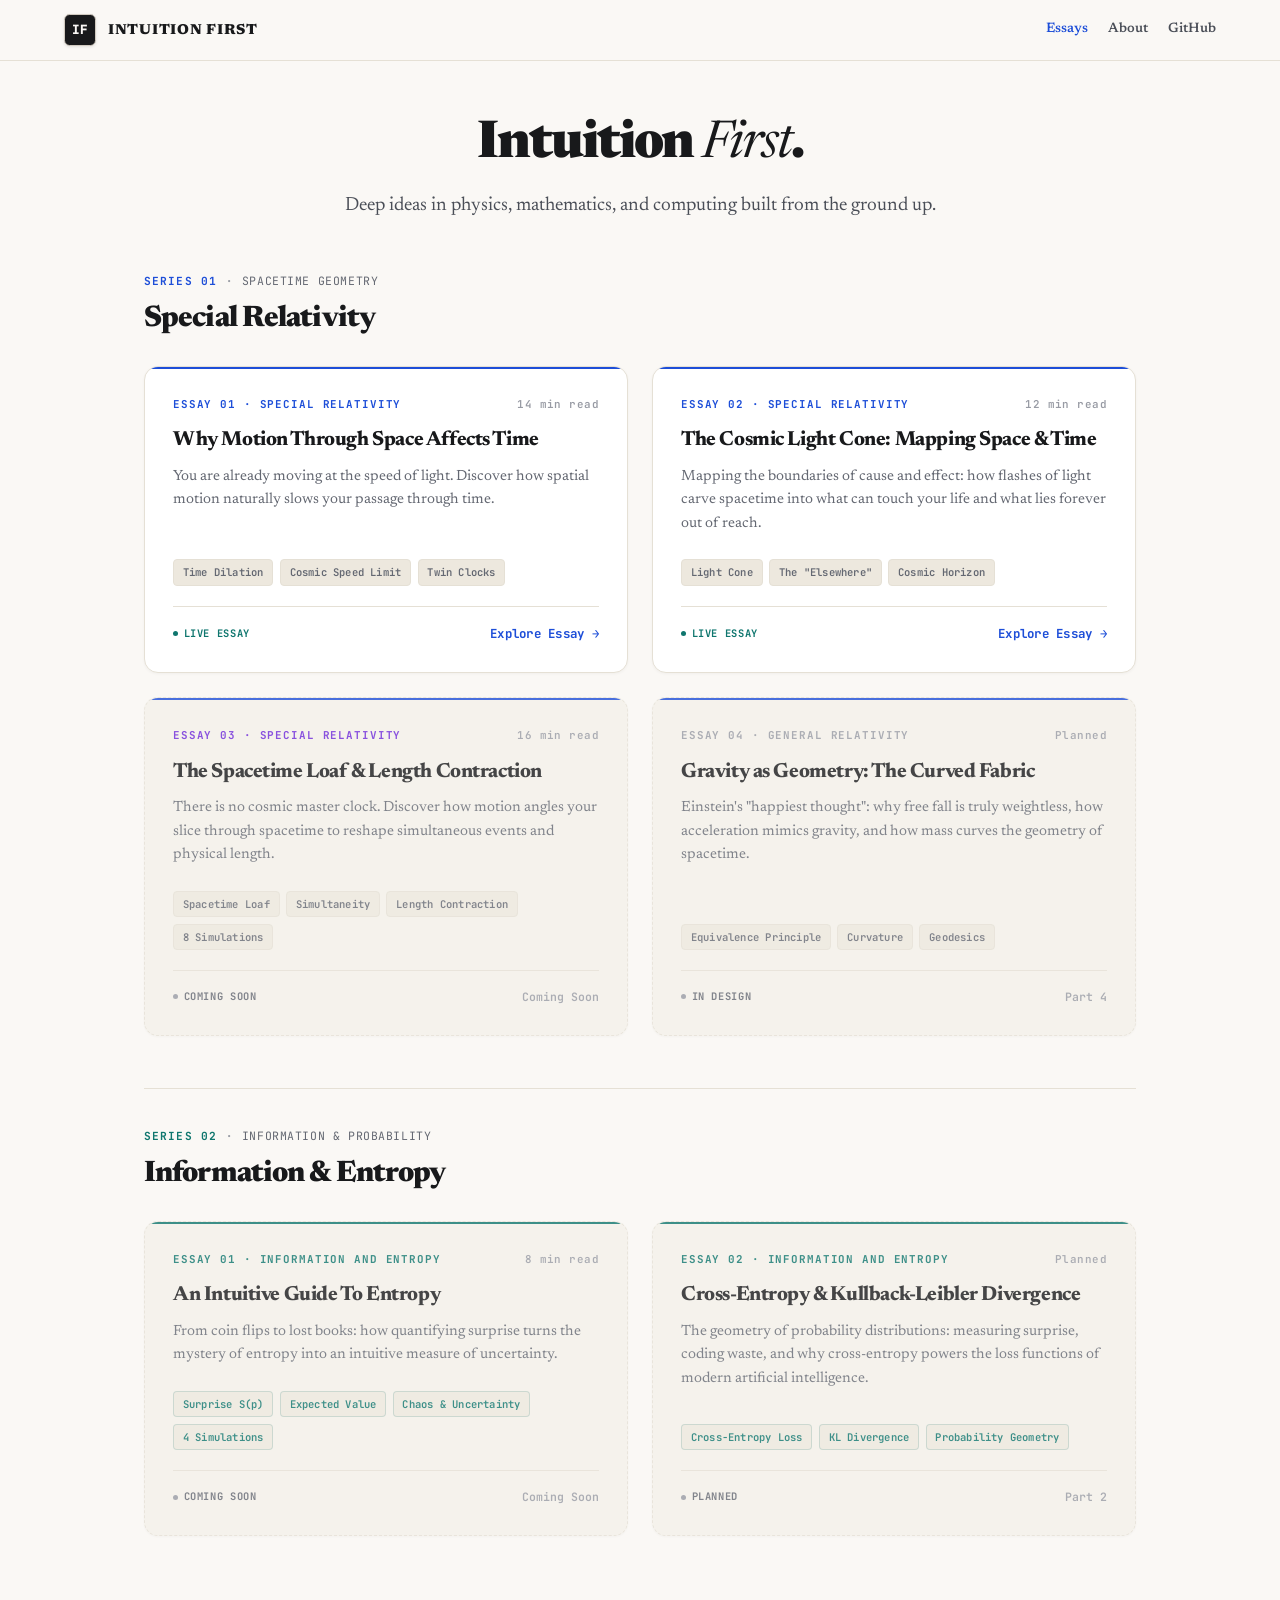
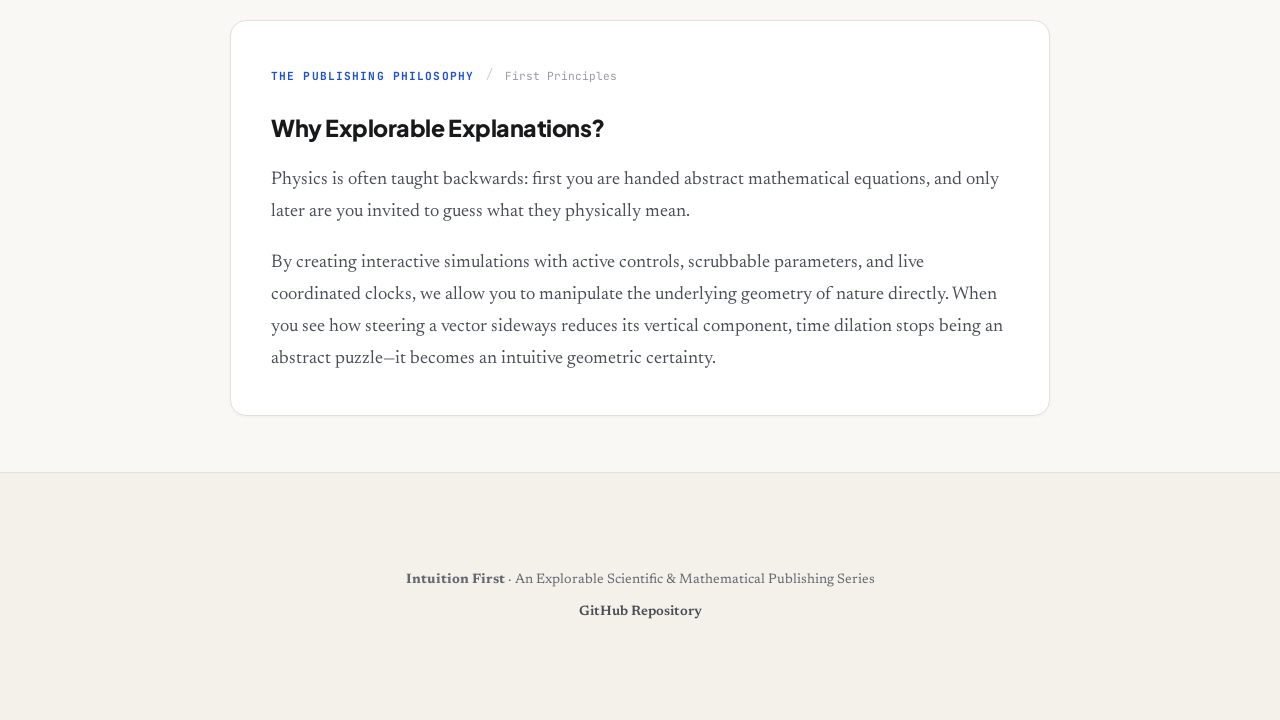
==== commit 35ba19fb: "refactor: overhaul interactive car simulations and layout in 01-motion-and-time.html" ====
--- a/index.html
+++ b/index.html
@@ -90,7 +90,7 @@
         </a>
 
         <!-- Post 2 Card -->
-        <div class="series-card coming-soon">
+        <a href="posts/02-light-cone.html" class="series-card">
           <div>
             <div class="series-card-top">
               <span class="card-num">ESSAY 02 · SPECIAL RELATIVITY</span>
@@ -107,15 +107,13 @@
               <span class="card-tag">Light Cone</span>
               <span class="card-tag">The "Elsewhere"</span>
               <span class="card-tag">Cosmic Horizon</span>
-              <span class="card-tag">Dual-Engine Simulator</span>
-            </div>
-            <div class="card-meta">
-              <span class="card-status-badge soon">Coming Soon</span>
-              <span style="font-family: var(--font-mono); font-size: 0.72rem; color: var(--text-faint);">Coming
-                Soon</span>
-            </div>
-          </div>
-        </div>
+            </div>
+            <div class="card-meta">
+              <span class="card-status-badge live">Live Essay</span>
+              <span class="card-cta">Explore Essay →</span>
+            </div>
+          </div>
+        </a>
 
         <!-- Post 3 Card -->
         <div class="series-card coming-soon">
--- a/css/style.css
+++ b/css/style.css
@@ -872,25 +872,68 @@
 /* Single-row controls strip: clock + slider + play button on one line.
    Falls back to stacked column on mobile (≤ 640px). */
 .controls-strip {
+  display: flex;
   flex-direction: row;
   align-items: center;
   gap: 1rem;
   padding: 0.65rem 1.25rem;
+}
+
+.controls-strip .clock-card {
+  margin: 0;
+  padding: 0.4rem 0.75rem;
+  display: flex;
+  align-items: center;
+  gap: 0.65rem;
+  white-space: nowrap;
+  flex-shrink: 0;
+}
+
+.controls-strip .clock-card .clock-label {
+  font-size: 0.68rem;
+}
+
+.controls-strip .clock-card .clock-time {
+  font-size: 1.1rem;
+  line-height: 1;
+}
+
+.controls-strip .control-item {
+  flex: 1;
+  min-width: 160px;
+}
+
+.controls-strip .btn-play,
+.controls-strip button[class*="btn-play"],
+.controls-strip .btn-auto-age,
+.controls-strip .btn-primary {
+  flex-shrink: 0;
 }
 
 @media (max-width: 640px) {
   .controls-strip {
     flex-direction: column;
     align-items: stretch;
-    gap: 0.65rem;
+    gap: 0.75rem;
   }
 
   .controls-strip .clock-card {
+    width: 100%;
     justify-content: space-between;
   }
 
-  .controls-strip .btn-play {
-    align-self: flex-start;
+  .controls-strip .control-item {
+    width: 100%;
+  }
+
+  .controls-strip .btn-play,
+  .controls-strip button[class*="btn-play"],
+  .controls-strip .btn-auto-age,
+  .controls-strip .btn-primary {
+    width: 100%;
+    justify-content: center;
+    min-height: 40px;
+    align-self: stretch;
   }
 }
 
@@ -1006,14 +1049,16 @@
   border-color: var(--border-medium);
 }
 
-.chip-btn.active {
+.chip-btn.active,
+.chip-btn.is-active {
   background: rgba(2, 132, 199, 0.1);
   border-color: var(--color-time);
   color: var(--color-time);
   font-weight: 600;
 }
 
-[data-theme="dark"] .chip-btn.active {
+[data-theme="dark"] .chip-btn.active,
+[data-theme="dark"] .chip-btn.is-active {
   background: rgba(56, 189, 248, 0.15);
   border-color: var(--color-time);
   color: var(--color-time);
@@ -2069,6 +2114,13 @@
   }
 }
 
+@media (max-width: 640px) {
+  .comparison-grid {
+    gap: 0.75rem;
+    padding: 0.5rem 0.65rem;
+  }
+}
+
 .canvas-col {
   display: flex;
   flex-direction: column;
@@ -2080,11 +2132,55 @@
   display: flex;
   align-items: center;
   justify-content: space-between;
+  flex-wrap: wrap;
+  gap: 0.35rem;
   font-family: var(--font-mono);
   font-size: 0.75rem;
   font-weight: 700;
   color: var(--text-secondary);
   padding: 0.2rem 0.5rem;
+}
+
+.artifact-controls-deck {
+  padding: 0.65rem 1.25rem;
+  display: flex;
+  flex-direction: column;
+  gap: 0.5rem;
+}
+
+.artifact-controls-deck .controls-strip {
+  padding: 0;
+  gap: 0.85rem;
+  width: 100%;
+}
+
+.controls-preset-row {
+  display: flex;
+  justify-content: space-between;
+  align-items: center;
+  flex-wrap: wrap;
+  gap: 0.5rem;
+  border-top: 1px solid var(--border-subtle);
+  padding-top: 0.45rem;
+}
+
+.controls-preset-row .preset-tag {
+  font-family: var(--font-mono);
+  font-size: 0.72rem;
+  color: var(--text-muted);
+}
+
+@media (max-width: 640px) {
+  .artifact-controls-deck {
+    padding: 0.65rem 0.75rem !important;
+    gap: 0.65rem;
+  }
+
+  .controls-preset-row {
+    flex-direction: column;
+    align-items: flex-start;
+    gap: 0.4rem;
+  }
 }
 
 .canvas-col-tag {
@@ -2180,6 +2276,13 @@
     border-left: none;
     border-top: 1px solid var(--border-subtle);
     padding: 1rem 1.25rem;
+  }
+}
+
+@media (max-width: 640px) {
+  .split-controls-col {
+    padding: 0.85rem 1rem;
+    gap: 0.85rem;
   }
 }
 
@@ -2254,6 +2357,8 @@
   display: flex;
   align-items: center;
   justify-content: space-between;
+  flex-wrap: wrap;
+  gap: 0.35rem;
   font-family: var(--font-mono);
   font-size: 0.75rem;
   padding-bottom: 0.35rem;
@@ -2295,6 +2400,8 @@
   display: flex;
   justify-content: space-between;
   align-items: center;
+  flex-wrap: wrap;
+  gap: 0.35rem;
   font-family: var(--font-mono);
   font-size: 0.72rem;
   color: var(--text-muted);
@@ -2305,18 +2412,56 @@
   color: var(--text-primary);
 }
 
+.orbit-sliders-grid {
+  display: grid;
+  grid-template-columns: 1fr 1fr;
+  gap: 0.65rem;
+}
+
+.viewpoint-bar {
+  display: flex;
+  align-items: center;
+  justify-content: space-between;
+  flex-wrap: wrap;
+  gap: 0.5rem;
+}
+
 @media (max-width: 720px) {
   .multi-panel-grid,
-  .synthesis-grid,
-  .expanding-circles-grid {
+  .synthesis-grid {
     grid-template-columns: 1fr;
     gap: 0.875rem;
   }
   .synthesis-canvas-wrap {
     height: 210px;
   }
+  .expanding-circles-grid {
+    grid-template-columns: 1fr 1fr;
+    gap: 0.5rem;
+  }
   .expanding-circles-grid canvas {
-    height: 220px !important;
+    height: 140px !important;
+  }
+}
+
+@media (max-width: 640px) {
+  .orbit-sliders-grid {
+    grid-template-columns: 1fr;
+    gap: 0.5rem;
+  }
+  .viewpoint-bar .preset-chips {
+    width: 100%;
+    justify-content: flex-start;
+  }
+  .viewpoint-bar .btn-reset-view {
+    width: 100%;
+    justify-content: center;
+  }
+}
+
+@media (max-width: 480px) {
+  .expanding-circles-grid canvas {
+    height: 125px !important;
   }
 }
 
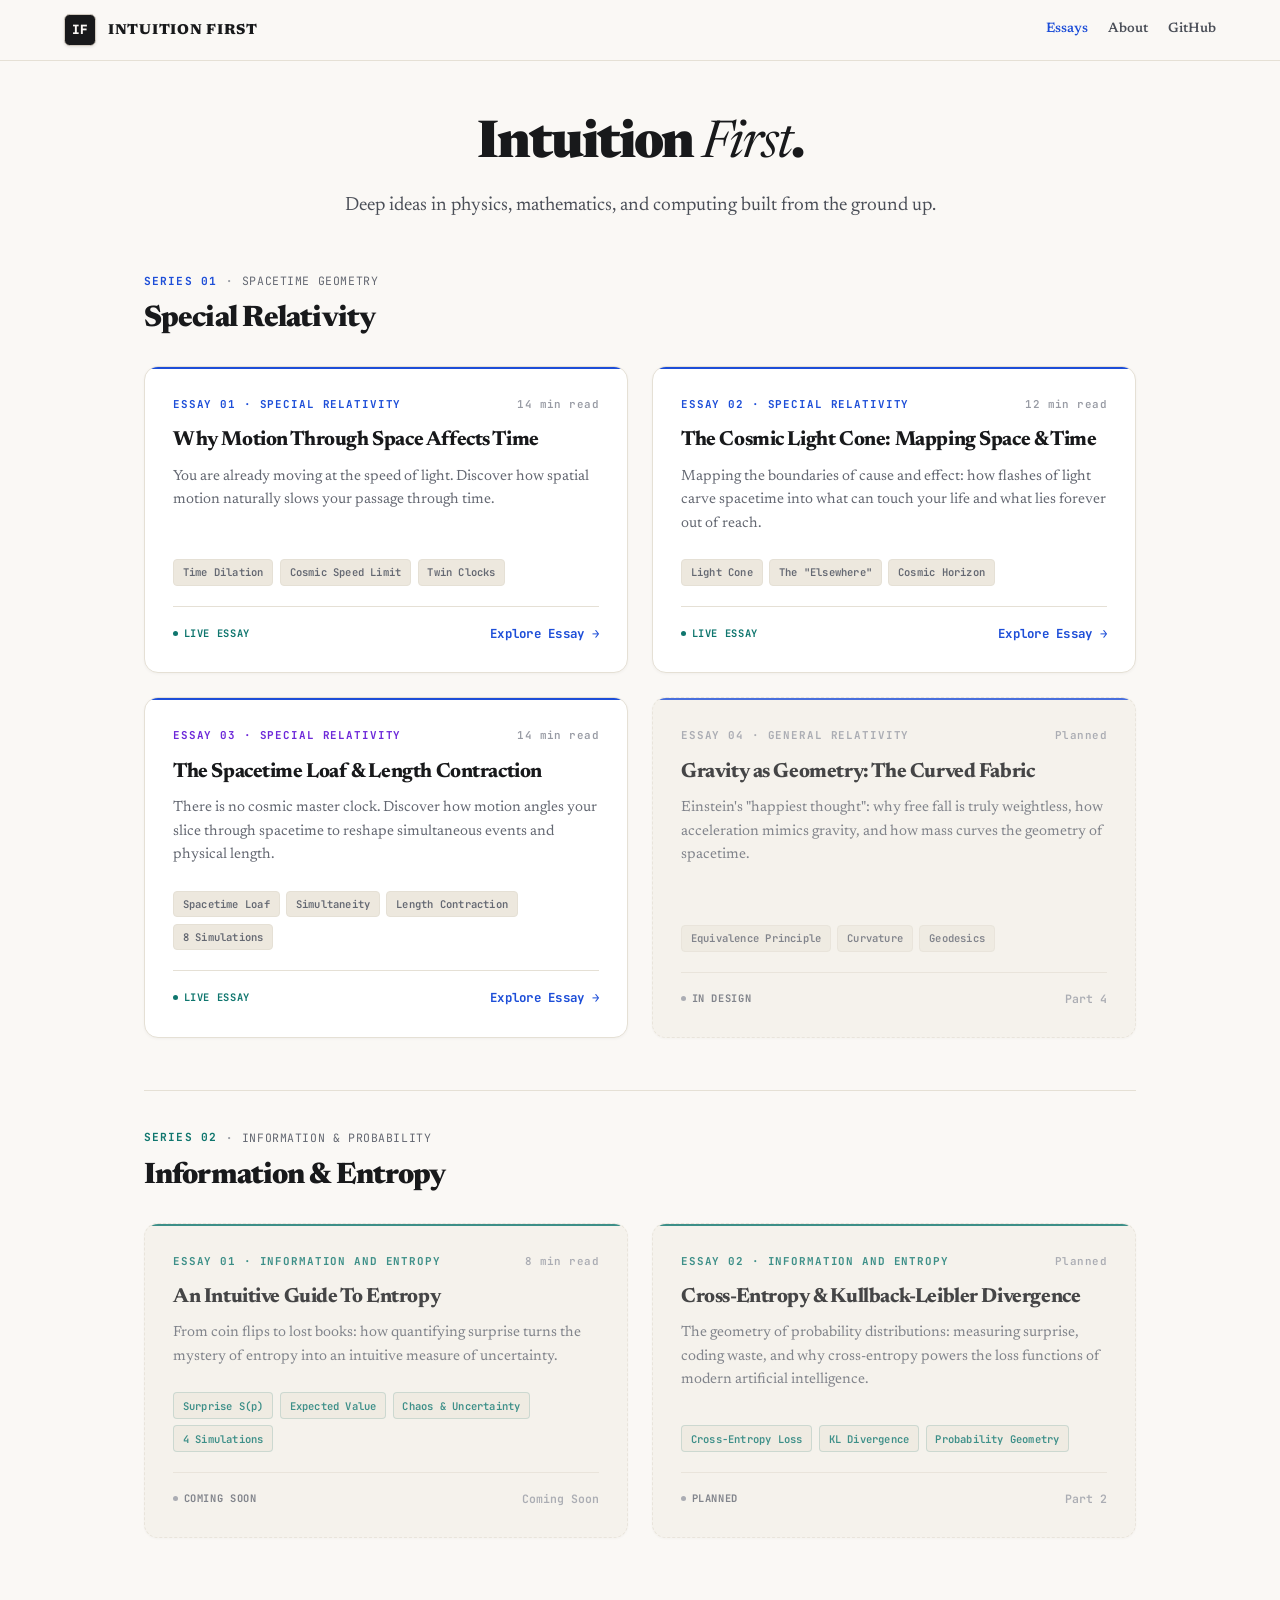
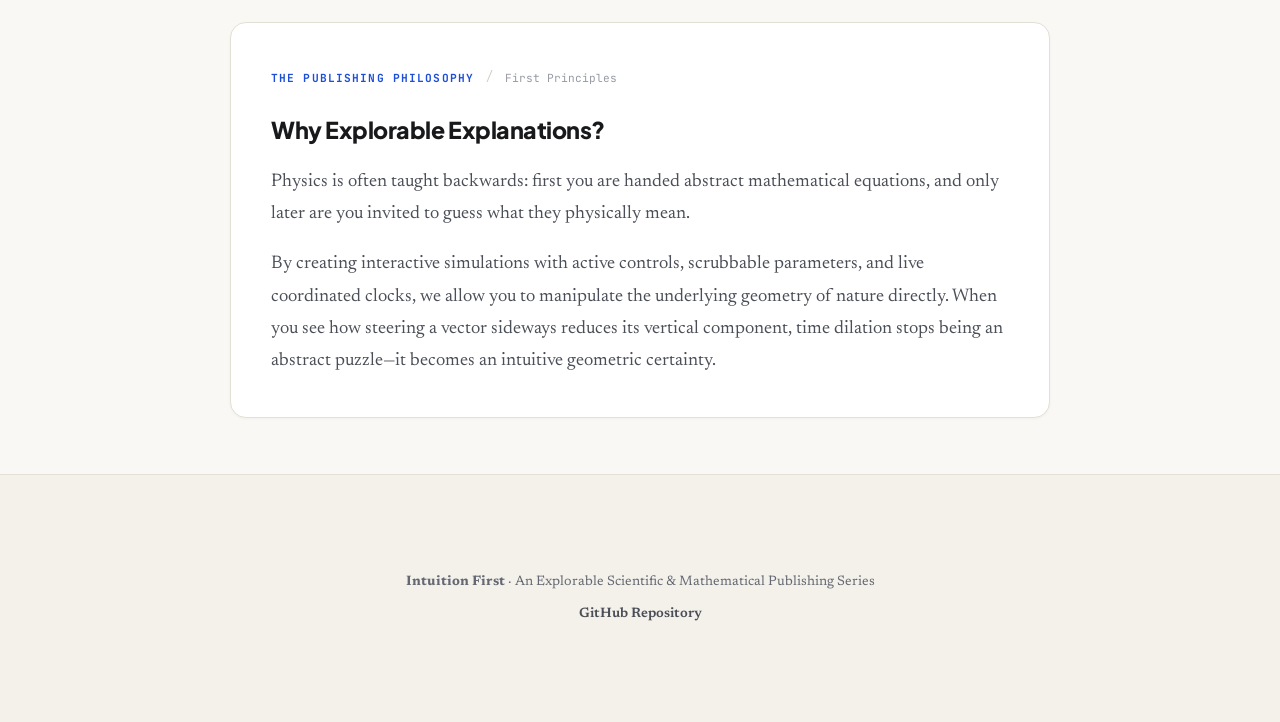
==== commit a1e21909: "refactor: update tilt calculations in post-03 script and refine prose in spacetime loaf essay" ====
--- a/index.html
+++ b/index.html
@@ -116,11 +116,11 @@
         </a>
 
         <!-- Post 3 Card -->
-        <div class="series-card coming-soon">
+        <a href="posts/03-spacetime-loaf.html" class="series-card">
           <div>
             <div class="series-card-top">
               <span class="card-num" style="color: var(--color-invariant);">ESSAY 03 · SPECIAL RELATIVITY</span>
-              <span class="card-time">16 min read</span>
+              <span class="card-time">14 min read</span>
             </div>
             <h3 class="card-title">The Spacetime Loaf &amp; Length Contraction</h3>
             <p class="card-desc">
@@ -136,12 +136,11 @@
               <span class="card-tag">8 Simulations</span>
             </div>
             <div class="card-meta">
-              <span class="card-status-badge soon">Coming Soon</span>
-              <span style="font-family: var(--font-mono); font-size: 0.72rem; color: var(--text-faint);">Coming
-                Soon</span>
-            </div>
-          </div>
-        </div>
+              <span class="card-status-badge live">Live Essay</span>
+              <span class="card-cta">Explore Essay →</span>
+            </div>
+          </div>
+        </a>
 
         <!-- Post 4 Card (Planned) -->
         <div class="series-card coming-soon">
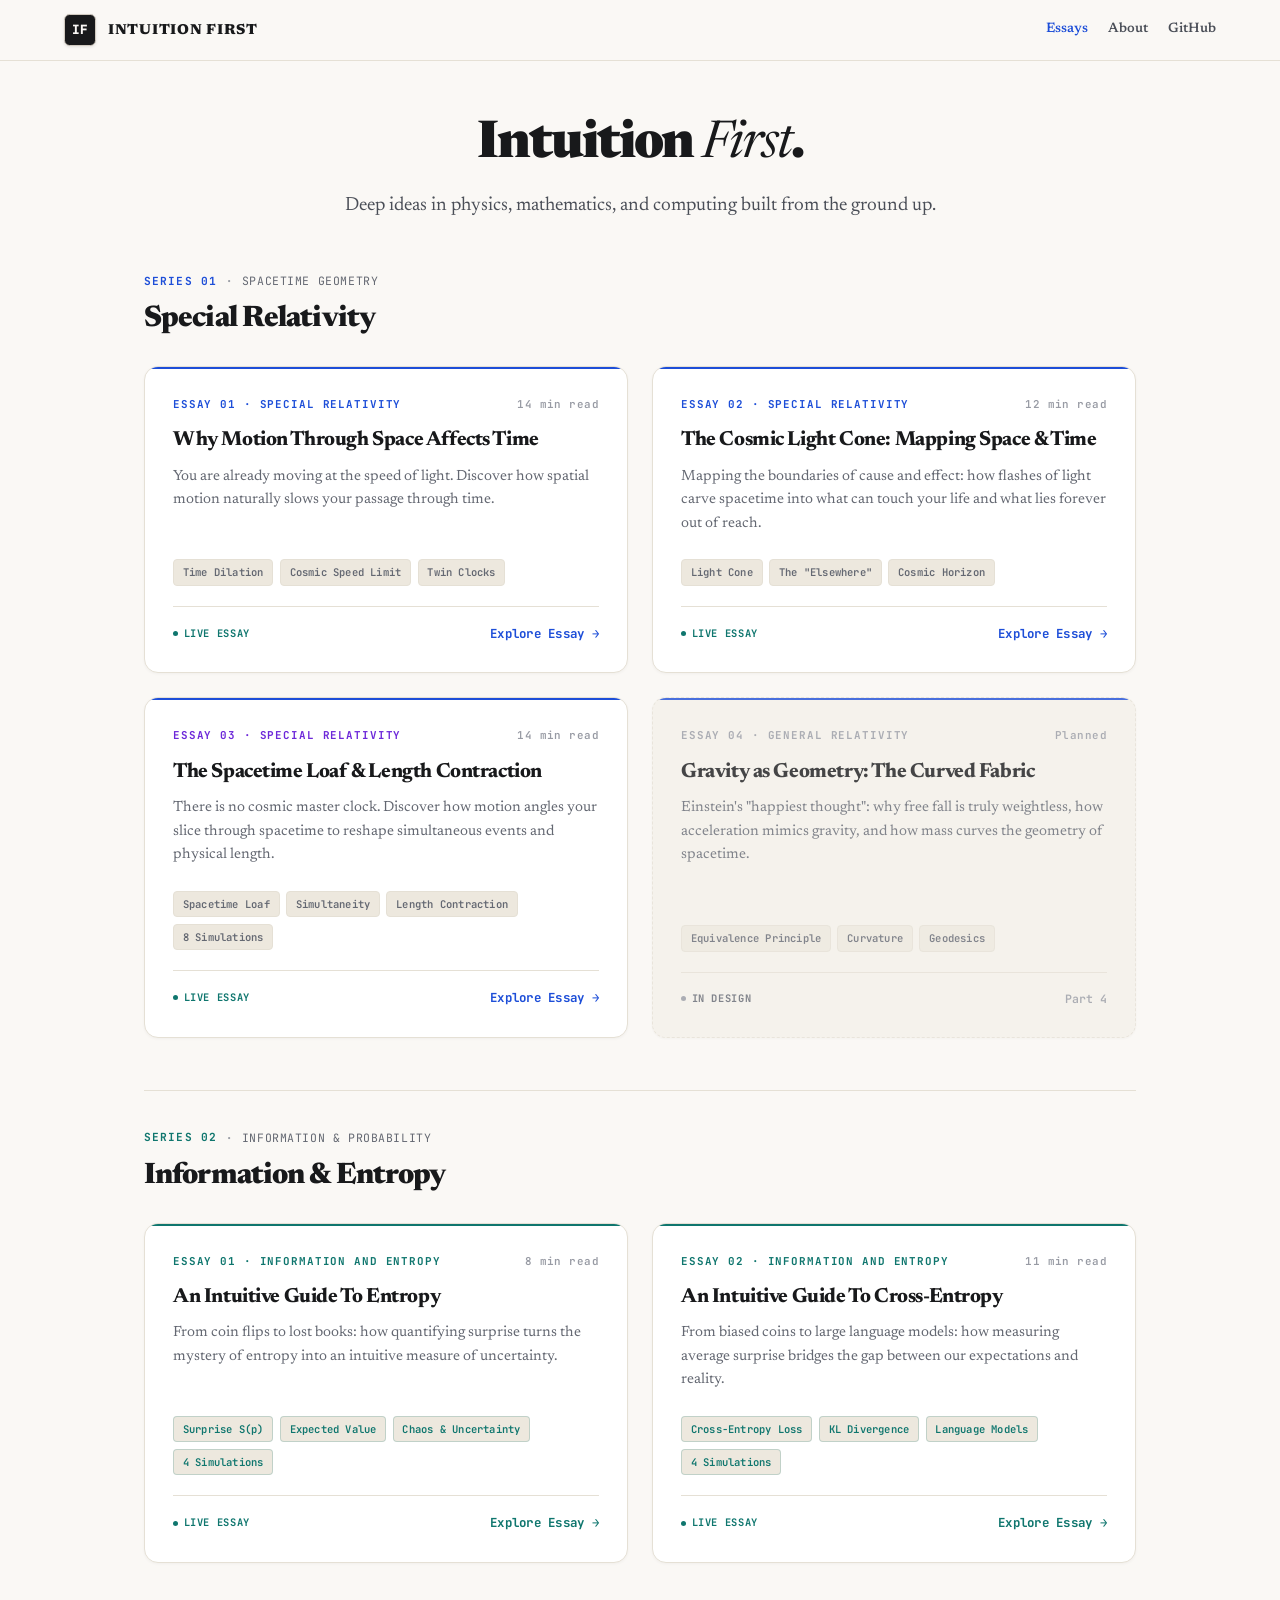
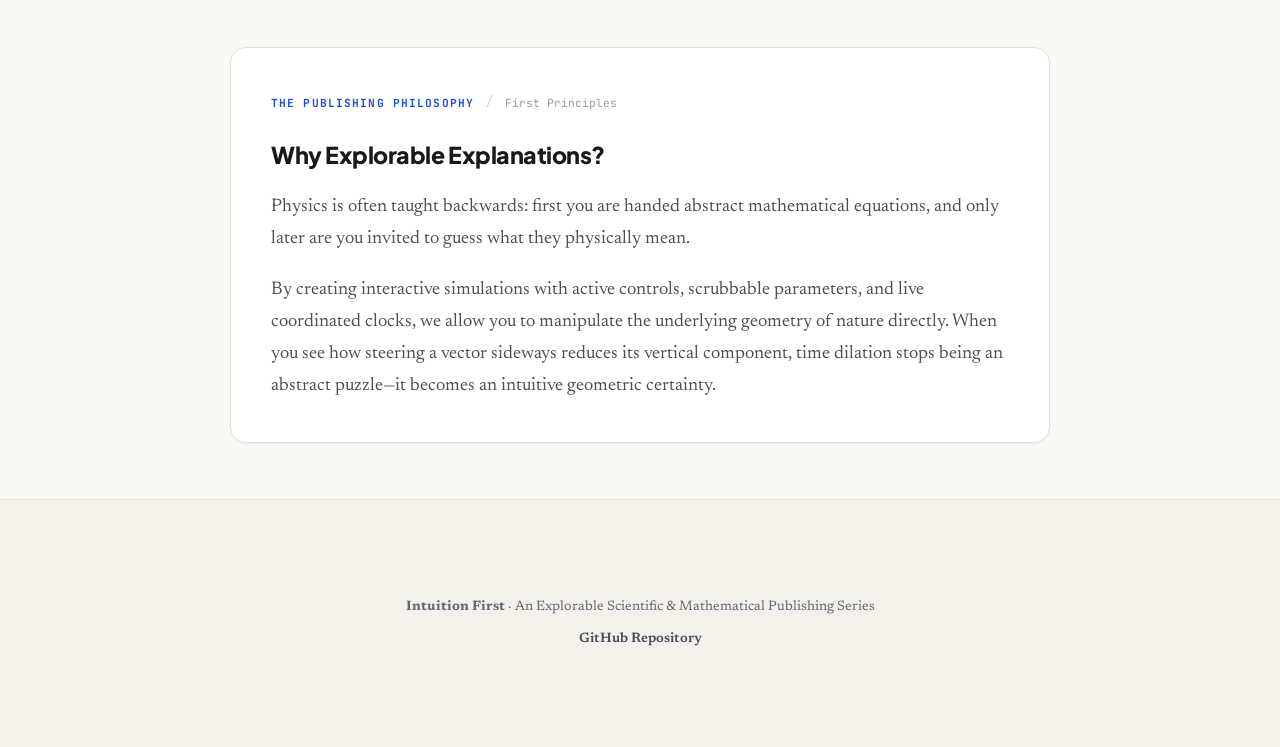
==== commit 052f0fce: "feat: add article 05 on cross-entropy with interactive simulations" ====
--- a/index.html
+++ b/index.html
@@ -185,7 +185,7 @@
 
       <div class="series-grid">
         <!-- Entropy Essay 01 Card -->
-        <div class="series-card coming-soon">
+        <a href="posts/04-understanding-entropy.html" class="series-card">
           <div>
             <div class="series-card-top">
               <span class="card-num" style="color: var(--color-emerald);">ESSAY 01 · INFORMATION AND ENTROPY</span>
@@ -205,38 +205,38 @@
               <span class="card-tag accent-entropy">4 Simulations</span>
             </div>
             <div class="card-meta">
-              <span class="card-status-badge soon">Coming Soon</span>
-              <span style="font-family: var(--font-mono); font-size: 0.72rem; color: var(--text-faint);">Coming
-                Soon</span>
-            </div>
-          </div>
-        </div>
+              <span class="card-status-badge live">Live Essay</span>
+              <span class="card-cta">Explore Essay →</span>
+            </div>
+          </div>
+        </a>
 
         <!-- Entropy Essay 02 Card -->
-        <div class="series-card coming-soon">
-          <div>
-            <div class="series-card-top">
-              <span class="card-num">ESSAY 02 · INFORMATION AND ENTROPY</span>
-              <span class="card-time">Planned</span>
-            </div>
-            <h3 class="card-title">Cross-Entropy &amp; Kullback-Leibler Divergence</h3>
-            <p class="card-desc">
-              The geometry of probability distributions: measuring surprise, coding waste, and why cross-entropy powers
-              the loss functions of modern artificial intelligence.
+        <a href="posts/05-cross-entropy.html" class="series-card">
+          <div>
+            <div class="series-card-top">
+              <span class="card-num" style="color: var(--color-emerald);">ESSAY 02 · INFORMATION AND ENTROPY</span>
+              <span class="card-time">11 min read</span>
+            </div>
+            <h3 class="card-title">An Intuitive Guide To Cross-Entropy</h3>
+            <p class="card-desc">
+              From biased coins to large language models: how measuring average surprise bridges the gap between our
+              expectations and reality.
             </p>
           </div>
           <div>
             <div class="card-tags">
               <span class="card-tag accent-entropy">Cross-Entropy Loss</span>
               <span class="card-tag accent-entropy">KL Divergence</span>
-              <span class="card-tag accent-entropy">Probability Geometry</span>
-            </div>
-            <div class="card-meta">
-              <span class="card-status-badge soon">Planned</span>
-              <span style="font-family: var(--font-mono); font-size: 0.72rem; color: var(--text-faint);">Part 2</span>
-            </div>
-          </div>
-        </div>
+              <span class="card-tag accent-entropy">Language Models</span>
+              <span class="card-tag accent-entropy">4 Simulations</span>
+            </div>
+            <div class="card-meta">
+              <span class="card-status-badge live">Live Essay</span>
+              <span class="card-cta">Explore Essay →</span>
+            </div>
+          </div>
+        </a>
       </div>
     </section>
 
--- a/css/style.css
+++ b/css/style.css
@@ -2891,3 +2891,119 @@
     font-size: 0.7rem;
   }
 }
+
+/* ==========================================================================
+   Part 05: Cross-Entropy & ML Loss Interactive Widgets
+   ========================================================================== */
+
+.ce-scenario-list {
+  display: flex;
+  flex-direction: column;
+  gap: 0.5rem;
+  margin-top: 0.5rem;
+}
+
+.ce-scenario-item {
+  display: flex;
+  align-items: center;
+  justify-content: space-between;
+  padding: 0.55rem 0.85rem;
+  border-radius: 0.5rem;
+  background: var(--bg-card-subtle);
+  border: 1px solid var(--border-subtle);
+  cursor: pointer;
+  transition: all 0.18s ease;
+}
+
+.ce-scenario-item:hover {
+  border-color: var(--border-medium);
+  background: var(--bg-surface-elevated);
+}
+
+.ce-scenario-item.active {
+  border-color: var(--color-time);
+  background: var(--color-time-glow);
+}
+
+.ce-scenario-title {
+  font-size: 0.82rem;
+  font-weight: 600;
+  color: var(--text-primary);
+  display: flex;
+  align-items: center;
+  gap: 0.5rem;
+}
+
+.ce-scenario-val {
+  font-family: var(--font-mono);
+  font-size: 0.8rem;
+  font-weight: 700;
+  color: var(--color-time);
+}
+
+.ce-token-list {
+  display: flex;
+  flex-direction: column;
+  gap: 0.5rem;
+  margin-top: 0.5rem;
+}
+
+.ce-token-row {
+  display: flex;
+  align-items: center;
+  gap: 0.75rem;
+  padding: 0.45rem 0.65rem;
+  border-radius: 0.5rem;
+  background: var(--bg-card-subtle);
+  border: 1px solid var(--border-subtle);
+}
+
+.ce-token-label {
+  font-family: var(--font-mono);
+  font-size: 0.78rem;
+  font-weight: 600;
+  width: 130px;
+  flex-shrink: 0;
+  color: var(--text-primary);
+  white-space: nowrap;
+  overflow: hidden;
+  text-overflow: ellipsis;
+}
+
+.ce-token-bar-wrap {
+  flex: 1;
+  height: 8px;
+  background: var(--slider-track);
+  border-radius: 4px;
+  overflow: hidden;
+  position: relative;
+}
+
+.ce-token-bar-fill {
+  height: 100%;
+  background: var(--color-time);
+  border-radius: 4px;
+  transition: width 0.15s ease;
+}
+
+.ce-token-val {
+  font-family: var(--font-mono);
+  font-size: 0.76rem;
+  font-weight: 700;
+  width: 52px;
+  flex-shrink: 0;
+  text-align: right;
+  color: var(--color-time);
+  font-variant-numeric: tabular-nums;
+}
+
+.ce-token-loss {
+  font-family: var(--font-mono);
+  font-size: 0.74rem;
+  width: 60px;
+  flex-shrink: 0;
+  text-align: right;
+  color: var(--text-muted);
+  font-variant-numeric: tabular-nums;
+}
+
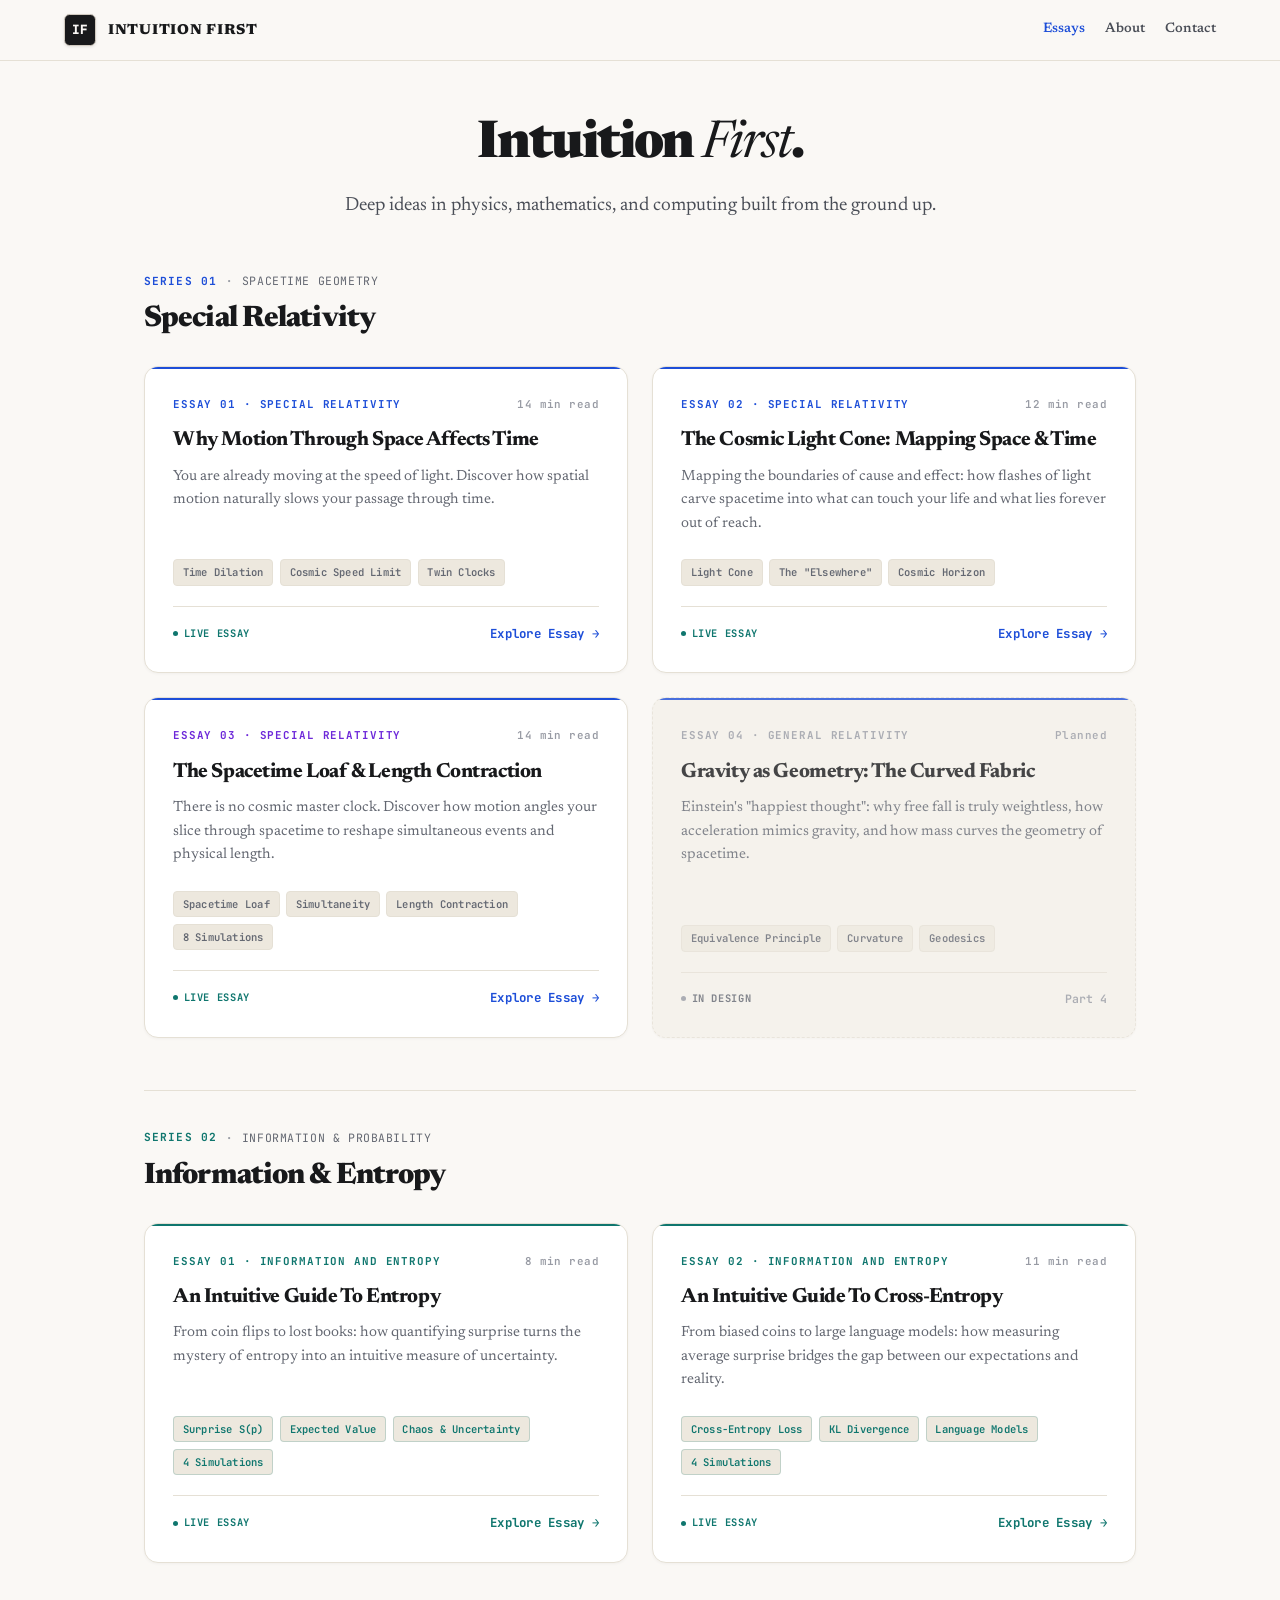
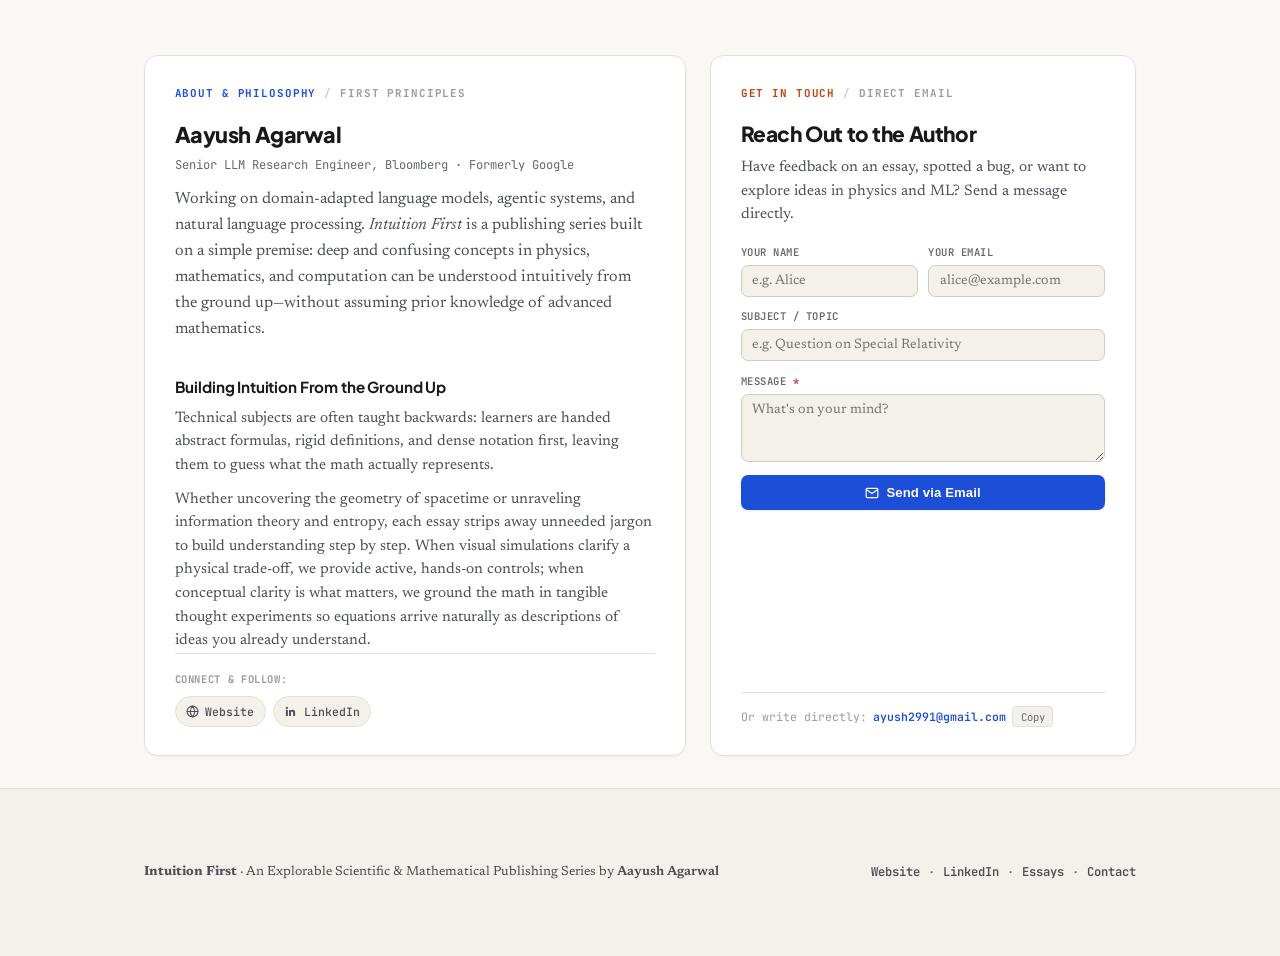
==== commit f97b7430: "add about section" ====
--- a/index.html
+++ b/index.html
@@ -31,7 +31,7 @@
       <div class="nav-links">
         <a href="#series-index" class="active">Essays</a>
         <a href="#about">About</a>
-        <a href="https://github.com/ayush2991/intuition-first" target="_blank" rel="noopener">GitHub</a>
+        <a href="#contact">Contact</a>
       </div>
     </div>
   </nav>
@@ -242,44 +242,174 @@
 
   </main>
 
-  <!-- Learning Philosophy / Colophon Section -->
-  <section id="about" class="wide-container philosophy-section">
-    <div class="philosophy-card">
-      <div style="display: flex; align-items: center; gap: 0.75rem; margin-bottom: 1rem;">
-        <span
-          style="font-family: var(--font-mono); font-size: 0.7rem; font-weight: 700; text-transform: uppercase; letter-spacing: 0.1em; color: var(--color-time);">The
-          Publishing Philosophy</span>
-        <span style="color: var(--border-medium);">/</span>
-        <span style="font-family: var(--font-mono); font-size: 0.7rem; color: var(--text-faint);">First
-          Principles</span>
-      </div>
-      <h3 style="font-size: 1.45rem; margin-bottom: 1rem;">Why Explorable Explanations?</h3>
-      <p>
-        Physics is often taught backwards: first you are handed abstract mathematical equations, and only later are you
-        invited to guess what they physically mean.
-      </p>
-      <p>
-        By creating interactive simulations with active controls, scrubbable parameters, and live coordinated clocks, we
-        allow you to manipulate the underlying geometry of nature directly. When you see how steering a vector sideways
-        reduces its vertical component, time dilation stops being an abstract puzzle—it becomes an intuitive geometric
-        certainty.
-      </p>
+  <!-- Author, Philosophy & Contact Hub -->
+  <section id="about" class="wide-container bottom-hub-section">
+    <div class="bottom-hub-grid">
+      <!-- Column 1: About the Author & Philosophy -->
+      <div class="bottom-card about-card">
+        <div class="bottom-card-header">
+          <span class="bottom-card-tag">About &amp; Philosophy</span>
+          <span class="bottom-card-divider">/</span>
+          <span class="bottom-card-subtag">First Principles</span>
+        </div>
+
+        <div class="author-profile">
+          <h3 class="author-name">Aayush Agarwal</h3>
+          <p class="author-role">Senior LLM Research Engineer, Bloomberg · Formerly Google</p>
+          <p class="author-bio">
+            Working on domain-adapted language models, agentic systems, and natural language processing. <em>Intuition First</em> is a publishing series built on a simple premise: deep and confusing concepts in physics, mathematics, and computation can be understood intuitively from the ground up—without assuming prior knowledge of advanced mathematics.
+          </p>
+        </div>
+
+        <div class="philosophy-content">
+          <h4 class="philosophy-heading">Building Intuition From the Ground Up</h4>
+          <p>
+            Technical subjects are often taught backwards: learners are handed abstract formulas, rigid definitions, and dense notation first, leaving them to guess what the math actually represents.
+          </p>
+          <p>
+            Whether uncovering the geometry of spacetime or unraveling information theory and entropy, each essay strips away unneeded jargon to build understanding step by step. When visual simulations clarify a physical trade-off, we provide active, hands-on controls; when conceptual clarity is what matters, we ground the math in tangible thought experiments so equations arrive naturally as descriptions of ideas you already understand.
+          </p>
+        </div>
+
+        <!-- Links & Socials Deck -->
+        <div class="author-socials-deck">
+          <span class="socials-label">Connect &amp; Follow:</span>
+          <div class="social-chips">
+            <a href="https://ayush2991.github.io/" target="_blank" rel="noopener" class="social-chip" title="Personal Website">
+              <svg class="social-chip-icon" viewBox="0 0 24 24" fill="none" stroke="currentColor" stroke-width="2" stroke-linecap="round" stroke-linejoin="round" aria-hidden="true"><circle cx="12" cy="12" r="10"></circle><line x1="2" y1="12" x2="22" y2="12"></line><path d="M12 2a15.3 15.3 0 0 1 4 10 15.3 15.3 0 0 1-4 10 15.3 15.3 0 0 1-4-10 15.3 15.3 0 0 1 4-10z"></path></svg>
+              <span>Website</span>
+            </a>
+            <a href="https://linkedin.com/in/ayush2991" target="_blank" rel="noopener" class="social-chip" title="LinkedIn Profile">
+              <svg class="social-chip-icon" viewBox="0 0 24 24" fill="currentColor" aria-hidden="true"><path d="M20.45 20.45h-3.56v-5.57c0-1.33-.02-3.04-1.85-3.04-1.86 0-2.15 1.45-2.15 2.94v5.67H9.33V9h3.41v1.56h.05c.48-.9 1.64-1.85 3.37-1.85 3.6 0 4.27 2.37 4.27 5.46v6.28ZM5.34 7.43a2.07 2.07 0 1 1 0-4.13 2.07 2.07 0 0 1 0 4.13ZM7.12 20.45H3.56V9h3.56v11.45Z"></path></svg>
+              <span>LinkedIn</span>
+            </a>
+          </div>
+        </div>
+      </div>
+
+      <!-- Column 2: Reach Out & Email Contact Form -->
+      <div id="contact" class="bottom-card contact-card">
+        <div class="bottom-card-header">
+          <span class="bottom-card-tag" style="color: var(--color-space);">Get In Touch</span>
+          <span class="bottom-card-divider">/</span>
+          <span class="bottom-card-subtag">Direct Email</span>
+        </div>
+
+        <h3 class="contact-title">Reach Out to the Author</h3>
+        <p class="contact-desc">
+          Have feedback on an essay, spotted a bug, or want to explore ideas in physics and ML? Send a message directly.
+        </p>
+
+        <form id="contact-form" class="contact-form" onsubmit="handleContactSubmit(event)">
+          <div class="form-row">
+            <div class="form-group">
+              <label for="contact-name" class="form-label">Your Name</label>
+              <input type="text" id="contact-name" class="form-input" placeholder="e.g. Alice" />
+            </div>
+            <div class="form-group">
+              <label for="contact-email" class="form-label">Your Email</label>
+              <input type="email" id="contact-email" class="form-input" placeholder="alice@example.com" />
+            </div>
+          </div>
+
+          <div class="form-group">
+            <label for="contact-subject" class="form-label">Subject / Topic</label>
+            <input type="text" id="contact-subject" class="form-input" placeholder="e.g. Question on Special Relativity" />
+          </div>
+
+          <div class="form-group">
+            <label for="contact-message" class="form-label">Message <span class="required-mark">*</span></label>
+            <textarea id="contact-message" class="form-textarea" rows="3" required placeholder="What's on your mind?"></textarea>
+          </div>
+
+          <div class="form-actions">
+            <button type="submit" class="btn-primary contact-submit-btn">
+              <svg class="btn-icon" viewBox="0 0 24 24" fill="none" stroke="currentColor" stroke-width="2" stroke-linecap="round" stroke-linejoin="round" aria-hidden="true"><rect x="2" y="4" width="20" height="16" rx="2"></rect><path d="m22 6-10 7L2 6"></path></svg>
+              <span>Send via Email</span>
+            </button>
+          </div>
+        </form>
+
+        <div class="contact-direct-bar">
+          <span class="direct-label">Or write directly:</span>
+          <a href="mailto:ayush2991@gmail.com" class="direct-email-link">ayush2991@gmail.com</a>
+          <button type="button" class="btn-copy-email" id="btn-copy-email" onclick="copyContactEmail()" title="Copy email address">
+            <span id="copy-email-text">Copy</span>
+          </button>
+        </div>
+      </div>
     </div>
   </section>
 
-  <!-- Site Footer -->
+  <!-- Compact Colophon Footer -->
   <footer class="site-footer">
-    <div class="wide-container">
-      <p><strong>Intuition First</strong> · An Explorable Scientific &amp; Mathematical Publishing Series</p>
-      <p style="margin-top: 0.5rem;">
-        <a href="https://github.com/ayush2991/intuition-first" target="_blank" rel="noopener">GitHub Repository</a>
-      </p>
+    <div class="wide-container footer-inner">
+      <div class="footer-meta">
+        <strong>Intuition First</strong> · An Explorable Scientific &amp; Mathematical Publishing Series by <a href="https://ayush2991.github.io/" target="_blank" rel="noopener">Aayush Agarwal</a>
+      </div>
+      <div class="footer-links">
+        <a href="https://ayush2991.github.io/" target="_blank" rel="noopener">Website</a>
+        <span>·</span>
+        <a href="https://linkedin.com/in/ayush2991" target="_blank" rel="noopener">LinkedIn</a>
+        <span>·</span>
+        <a href="#series-index">Essays</a>
+        <span>·</span>
+        <a href="#contact">Contact</a>
+      </div>
     </div>
   </footer>
 
   <!-- Universal Client-Side Script (100% Static & file:// compatible) -->
   <script src="js/core.js"></script>
 
+  <!-- Client-side Contact Form Script -->
+  <script>
+    function handleContactSubmit(e) {
+      e.preventDefault();
+      var name = document.getElementById('contact-name').value.trim();
+      var email = document.getElementById('contact-email').value.trim();
+      var subj = document.getElementById('contact-subject').value.trim() || 'Feedback on Intuition First';
+      var msg = document.getElementById('contact-message').value.trim();
+
+      var body = msg;
+      if (name || email) {
+        body += '\n\n---\nSender: ' + (name || 'Anonymous');
+        if (email) body += ' (' + email + ')';
+      }
+
+      var mailtoUrl = 'mailto:ayush2991@gmail.com?subject=' + encodeURIComponent(subj) + '&body=' + encodeURIComponent(body);
+      window.location.href = mailtoUrl;
+    }
+
+    function copyContactEmail() {
+      var email = 'ayush2991@gmail.com';
+      var btnText = document.getElementById('copy-email-text');
+      var handleDone = function () {
+        if (btnText) {
+          btnText.textContent = 'Copied!';
+          setTimeout(function () { btnText.textContent = 'Copy'; }, 2000);
+        }
+      };
+      if (navigator.clipboard && navigator.clipboard.writeText) {
+        navigator.clipboard.writeText(email).then(handleDone).catch(function () {
+          fallbackCopy(email, handleDone);
+        });
+      } else {
+        fallbackCopy(email, handleDone);
+      }
+    }
+
+    function fallbackCopy(text, cb) {
+      var temp = document.createElement('input');
+      temp.value = text;
+      document.body.appendChild(temp);
+      temp.select();
+      try { document.execCommand('copy'); } catch (err) {}
+      document.body.removeChild(temp);
+      if (cb) cb();
+    }
+  </script>
+
 </body>
 
 </html>
--- a/css/style.css
+++ b/css/style.css
@@ -1391,7 +1391,7 @@
 .site-footer {
   border-top: 1px solid var(--border-subtle);
   background: var(--bg-footer);
-  padding: 3rem 1.5rem;
+  padding: 1.5rem 1.5rem;
   text-align: center;
   font-size: 0.85rem;
   color: var(--text-muted);
@@ -1603,8 +1603,343 @@
 }
 
 /* ==========================================================================
+   Bottom Hub: About the Author, Philosophy & Contact
+   ========================================================================== */
+.bottom-hub-section {
+  padding-top: 0.5rem;
+  padding-bottom: 2rem;
+}
+
+.bottom-hub-grid {
+  display: grid;
+  grid-template-columns: 1.12fr 0.88fr;
+  gap: 1.5rem;
+  max-width: 1040px;
+  margin: 0 auto;
+  align-items: stretch;
+}
+
+.bottom-card {
+  background: var(--bg-card);
+  border: 1px solid var(--border-subtle);
+  border-radius: 0.85rem;
+  padding: 1.75rem 1.85rem;
+  box-shadow: var(--shadow-card);
+  display: flex;
+  flex-direction: column;
+}
+
+.bottom-card-header {
+  display: flex;
+  align-items: center;
+  gap: 0.5rem;
+  margin-bottom: 0.85rem;
+  font-family: var(--font-mono);
+  font-size: 0.68rem;
+  font-weight: 700;
+  text-transform: uppercase;
+  letter-spacing: 0.08em;
+}
+
+.bottom-card-tag {
+  color: var(--color-time);
+}
+
+.bottom-card-divider {
+  color: var(--border-medium);
+}
+
+.bottom-card-subtag {
+  color: var(--text-faint);
+}
+
+/* About & Author Specifics */
+.author-profile {
+  margin-bottom: 1rem;
+}
+
+.author-name {
+  font-family: var(--font-sans);
+  font-size: 1.35rem;
+  font-weight: 800;
+  color: var(--text-primary);
+  margin: 0 0 0.2rem 0;
+  letter-spacing: -0.02em;
+}
+
+.author-role {
+  font-family: var(--font-mono);
+  font-size: 0.76rem;
+  color: var(--text-muted);
+  margin: 0 0 0.75rem 0;
+  line-height: 1.4;
+}
+
+.author-bio {
+  font-family: var(--font-serif);
+  font-size: 1.02rem;
+  line-height: 1.6;
+  color: var(--text-secondary);
+  margin: 0 0 1rem 0;
+}
+
+.philosophy-heading {
+  font-family: var(--font-sans);
+  font-size: 0.95rem;
+  font-weight: 700;
+  color: var(--text-primary);
+  margin: 0 0 0.4rem 0;
+  letter-spacing: -0.01em;
+}
+
+.philosophy-content p {
+  font-family: var(--font-serif);
+  font-size: 0.95rem;
+  line-height: 1.55;
+  color: var(--text-secondary);
+  margin: 0 0 0.65rem 0;
+}
+
+.philosophy-content p:last-child {
+  margin-bottom: 0;
+}
+
+.author-socials-deck {
+  margin-top: auto;
+  padding-top: 1rem;
+  border-top: 1px solid var(--border-subtle);
+  display: flex;
+  flex-direction: column;
+  gap: 0.5rem;
+}
+
+.socials-label {
+  font-family: var(--font-mono);
+  font-size: 0.66rem;
+  font-weight: 700;
+  text-transform: uppercase;
+  letter-spacing: 0.06em;
+  color: var(--text-faint);
+}
+
+.social-chips {
+  display: flex;
+  flex-wrap: wrap;
+  gap: 0.45rem;
+  align-items: center;
+}
+
+.social-chip {
+  display: inline-flex;
+  align-items: center;
+  gap: 0.4rem;
+  padding: 0.3rem 0.65rem;
+  border-radius: 999px;
+  background: var(--bg-card-subtle);
+  border: 1px solid var(--border-subtle);
+  color: var(--text-secondary);
+  font-family: var(--font-mono);
+  font-size: 0.72rem;
+  font-weight: 500;
+  text-decoration: none;
+  transition: all 0.15s ease;
+}
+
+.social-chip:hover {
+  background: var(--bg-surface-elevated);
+  color: var(--text-primary);
+  border-color: var(--border-medium);
+  transform: translateY(-1px);
+}
+
+.social-chip-icon {
+  width: 13px;
+  height: 13px;
+  flex-shrink: 0;
+}
+
+/* Contact Card & Form */
+.contact-title {
+  font-family: var(--font-sans);
+  font-size: 1.3rem;
+  font-weight: 800;
+  color: var(--text-primary);
+  margin: 0 0 0.25rem 0;
+  letter-spacing: -0.02em;
+}
+
+.contact-desc {
+  font-family: var(--font-serif);
+  font-size: 0.95rem;
+  line-height: 1.55;
+  color: var(--text-secondary);
+  margin: 0 0 1rem 0;
+}
+
+.contact-form {
+  display: flex;
+  flex-direction: column;
+  gap: 0.65rem;
+  margin-bottom: 0.85rem;
+}
+
+.form-row {
+  display: grid;
+  grid-template-columns: 1fr 1fr;
+  gap: 0.65rem;
+}
+
+.form-group {
+  display: flex;
+  flex-direction: column;
+  gap: 0.25rem;
+}
+
+.form-label {
+  font-family: var(--font-mono);
+  font-size: 0.66rem;
+  font-weight: 600;
+  text-transform: uppercase;
+  letter-spacing: 0.05em;
+  color: var(--text-muted);
+}
+
+.form-input,
+.form-textarea {
+  width: 100%;
+  box-sizing: border-box;
+  padding: 0.5rem 0.65rem;
+  border-radius: 0.45rem;
+  border: 1px solid var(--border-medium);
+  background: var(--bg-card-subtle);
+  color: var(--text-primary);
+  font-family: inherit;
+  font-size: 0.85rem;
+  transition: border-color 0.15s ease, box-shadow 0.15s ease;
+}
+
+.form-input:focus,
+.form-textarea:focus {
+  outline: none;
+  border-color: var(--color-time);
+  box-shadow: 0 0 0 2px rgba(29, 78, 216, 0.15);
+}
+
+.form-textarea {
+  resize: vertical;
+  min-height: 68px;
+}
+
+.required-mark {
+  color: var(--color-danger);
+}
+
+.form-actions {
+  display: flex;
+  align-items: center;
+  margin-top: 0.2rem;
+}
+
+.contact-submit-btn {
+  display: inline-flex;
+  align-items: center;
+  justify-content: center;
+  gap: 0.45rem;
+  padding: 0.55rem 1.15rem;
+  font-size: 0.82rem;
+  font-weight: 600;
+  cursor: pointer;
+  border-radius: 0.45rem;
+  width: 100%;
+}
+
+.btn-icon {
+  width: 14px;
+  height: 14px;
+  flex-shrink: 0;
+}
+
+.contact-direct-bar {
+  margin-top: auto;
+  padding-top: 0.85rem;
+  border-top: 1px solid var(--border-subtle);
+  display: flex;
+  align-items: center;
+  flex-wrap: wrap;
+  gap: 0.4rem;
+  font-family: var(--font-mono);
+  font-size: 0.72rem;
+}
+
+.direct-label {
+  color: var(--text-faint);
+}
+
+.direct-email-link {
+  color: var(--color-time);
+  text-decoration: none;
+  font-weight: 600;
+}
+
+.direct-email-link:hover {
+  text-decoration: underline;
+}
+
+.btn-copy-email {
+  padding: 0.15rem 0.45rem;
+  border-radius: 4px;
+  border: 1px solid var(--border-subtle);
+  background: var(--bg-card-subtle);
+  color: var(--text-muted);
+  font-family: var(--font-mono);
+  font-size: 0.66rem;
+  cursor: pointer;
+  transition: all 0.15s ease;
+}
+
+.btn-copy-email:hover {
+  background: var(--bg-surface-elevated);
+  color: var(--text-primary);
+}
+
+/* Compact Site Footer */
+.footer-inner {
+  display: flex;
+  align-items: center;
+  justify-content: space-between;
+  flex-wrap: wrap;
+  gap: 0.65rem;
+  font-size: 0.82rem;
+}
+
+.footer-meta {
+  color: var(--text-secondary);
+}
+
+.footer-links {
+  display: flex;
+  align-items: center;
+  gap: 0.5rem;
+  font-family: var(--font-mono);
+  font-size: 0.76rem;
+}
+
+/* ==========================================================================
    Responsive Breakpoints & Mobile Optimization
    ========================================================================== */
+
+/* Tablets and below (<= 860px) */
+@media (max-width: 860px) {
+  .bottom-hub-grid {
+    grid-template-columns: 1fr;
+    gap: 1.25rem;
+  }
+  .footer-inner {
+    flex-direction: column;
+    text-align: center;
+    justify-content: center;
+  }
+}
 
 /* Tablets and below (<= 768px) */
 @media (max-width: 768px) {
@@ -1702,6 +2037,13 @@
   .philosophy-card {
     padding: 1.25rem;
     border-radius: 0.875rem;
+  }
+  .bottom-card {
+    padding: 1.35rem 1.15rem;
+    border-radius: 0.75rem;
+  }
+  .form-row {
+    grid-template-columns: 1fr;
   }
 
   /* Editorial Content & Headings */
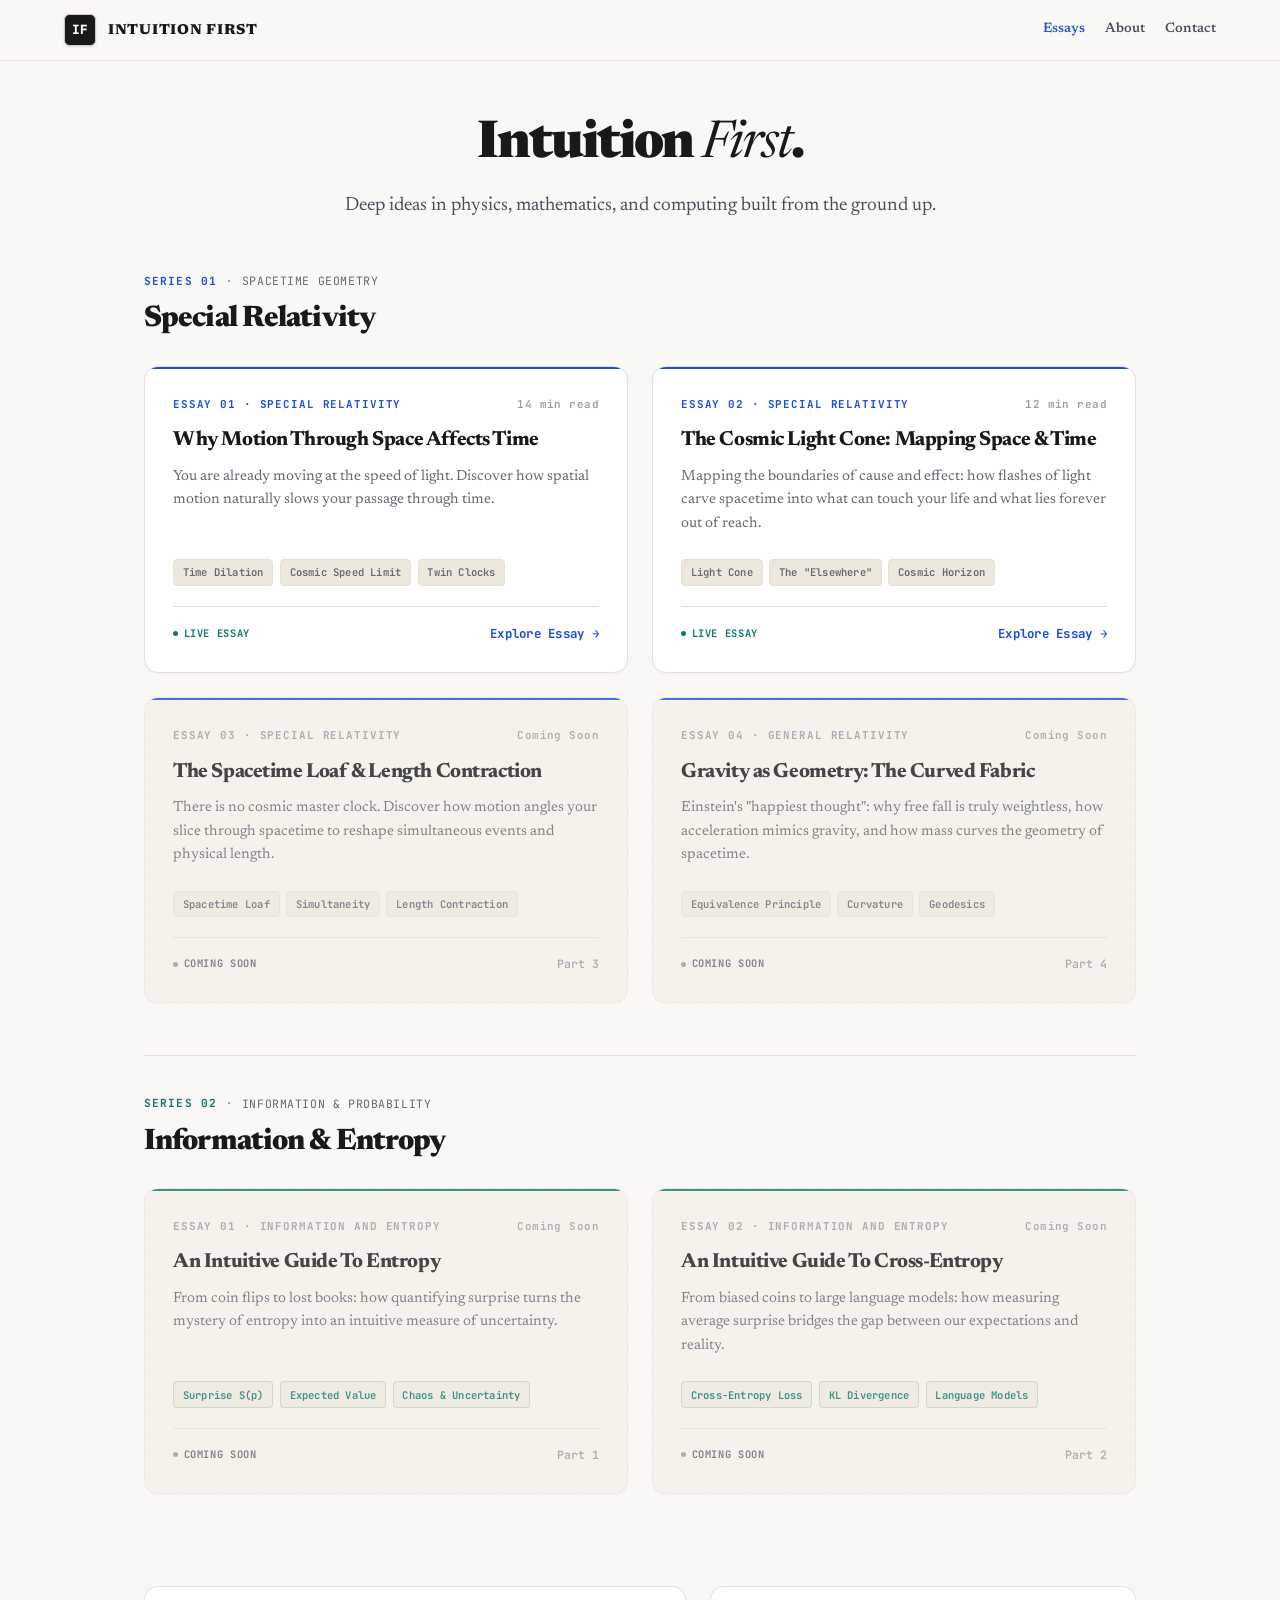
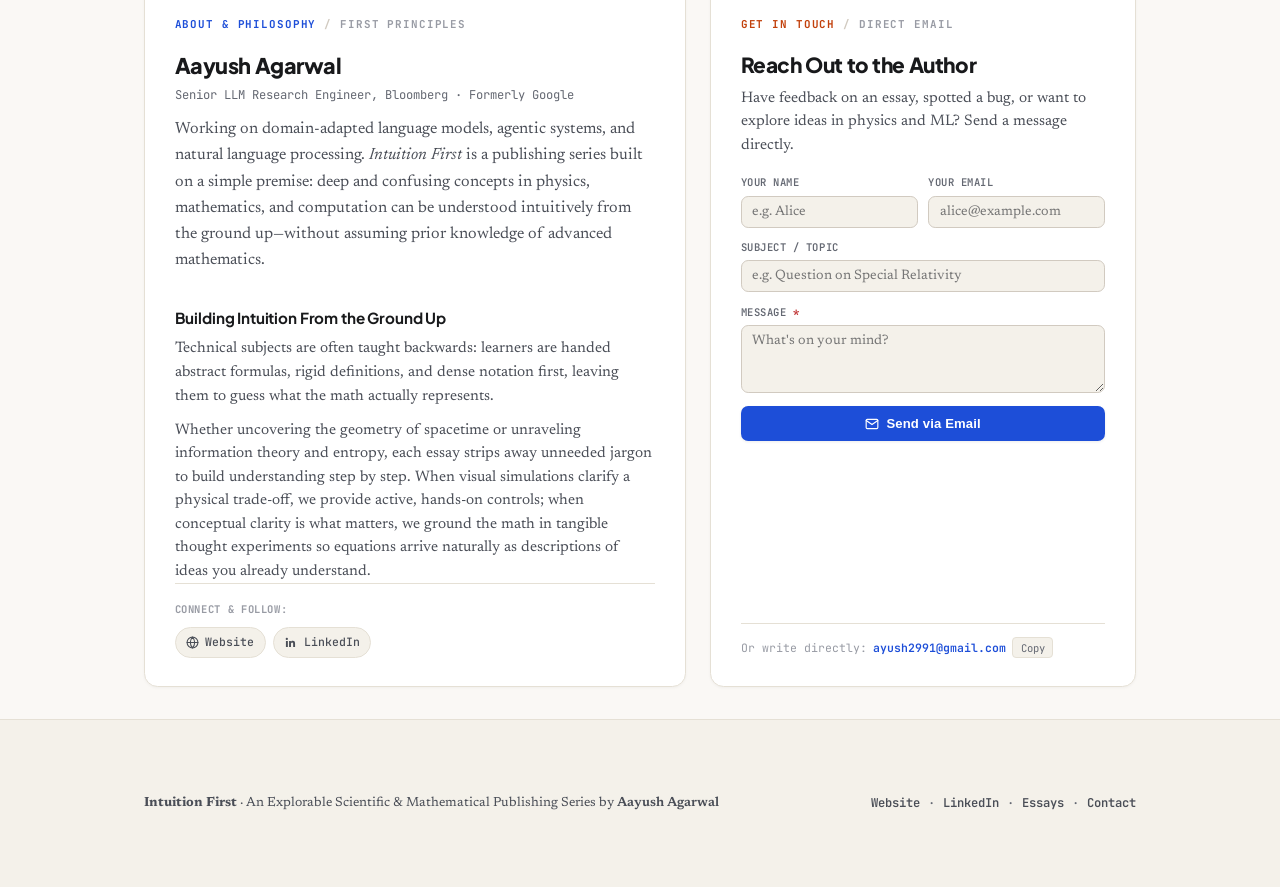
==== commit 04912cdf: "refactor: update status of upcoming essays to "Coming Soon" in README and HTML files" ====
--- a/index.html
+++ b/index.html
@@ -115,12 +115,12 @@
           </div>
         </a>
 
-        <!-- Post 3 Card -->
-        <a href="posts/03-spacetime-loaf.html" class="series-card">
-          <div>
-            <div class="series-card-top">
-              <span class="card-num" style="color: var(--color-invariant);">ESSAY 03 · SPECIAL RELATIVITY</span>
-              <span class="card-time">14 min read</span>
+        <!-- Post 3 Card (Coming Soon) -->
+        <div class="series-card coming-soon">
+          <div>
+            <div class="series-card-top">
+              <span class="card-num" style="color: var(--text-faint);">ESSAY 03 · SPECIAL RELATIVITY</span>
+              <span class="card-time">Coming Soon</span>
             </div>
             <h3 class="card-title">The Spacetime Loaf &amp; Length Contraction</h3>
             <p class="card-desc">
@@ -133,21 +133,20 @@
               <span class="card-tag">Spacetime Loaf</span>
               <span class="card-tag">Simultaneity</span>
               <span class="card-tag">Length Contraction</span>
-              <span class="card-tag">8 Simulations</span>
-            </div>
-            <div class="card-meta">
-              <span class="card-status-badge live">Live Essay</span>
-              <span class="card-cta">Explore Essay →</span>
-            </div>
-          </div>
-        </a>
+            </div>
+            <div class="card-meta">
+              <span class="card-status-badge soon">Coming Soon</span>
+              <span style="font-family: var(--font-mono); font-size: 0.72rem; color: var(--text-faint);">Part 3</span>
+            </div>
+          </div>
+        </div>
 
         <!-- Post 4 Card (Planned) -->
         <div class="series-card coming-soon">
           <div>
             <div class="series-card-top">
               <span class="card-num" style="color: var(--text-faint);">ESSAY 04 · GENERAL RELATIVITY</span>
-              <span class="card-time">Planned</span>
+              <span class="card-time">Coming Soon</span>
             </div>
             <h3 class="card-title">Gravity as Geometry: The Curved Fabric</h3>
             <p class="card-desc">
@@ -162,7 +161,7 @@
               <span class="card-tag">Geodesics</span>
             </div>
             <div class="card-meta">
-              <span class="card-status-badge soon">In Design</span>
+              <span class="card-status-badge soon">Coming Soon</span>
               <span style="font-family: var(--font-mono); font-size: 0.72rem; color: var(--text-faint);">Part 4</span>
             </div>
           </div>
@@ -184,12 +183,12 @@
       </div>
 
       <div class="series-grid">
-        <!-- Entropy Essay 01 Card -->
-        <a href="posts/04-understanding-entropy.html" class="series-card">
-          <div>
-            <div class="series-card-top">
-              <span class="card-num" style="color: var(--color-emerald);">ESSAY 01 · INFORMATION AND ENTROPY</span>
-              <span class="card-time">8 min read</span>
+        <!-- Entropy Essay 01 Card (Coming Soon) -->
+        <div class="series-card coming-soon">
+          <div>
+            <div class="series-card-top">
+              <span class="card-num" style="color: var(--text-faint);">ESSAY 01 · INFORMATION AND ENTROPY</span>
+              <span class="card-time">Coming Soon</span>
             </div>
             <h3 class="card-title">An Intuitive Guide To Entropy</h3>
             <p class="card-desc">
@@ -202,21 +201,20 @@
               <span class="card-tag accent-entropy">Surprise S(p)</span>
               <span class="card-tag accent-entropy">Expected Value</span>
               <span class="card-tag accent-entropy">Chaos &amp; Uncertainty</span>
-              <span class="card-tag accent-entropy">4 Simulations</span>
-            </div>
-            <div class="card-meta">
-              <span class="card-status-badge live">Live Essay</span>
-              <span class="card-cta">Explore Essay →</span>
-            </div>
-          </div>
-        </a>
-
-        <!-- Entropy Essay 02 Card -->
-        <a href="posts/05-cross-entropy.html" class="series-card">
-          <div>
-            <div class="series-card-top">
-              <span class="card-num" style="color: var(--color-emerald);">ESSAY 02 · INFORMATION AND ENTROPY</span>
-              <span class="card-time">11 min read</span>
+            </div>
+            <div class="card-meta">
+              <span class="card-status-badge soon">Coming Soon</span>
+              <span style="font-family: var(--font-mono); font-size: 0.72rem; color: var(--text-faint);">Part 1</span>
+            </div>
+          </div>
+        </div>
+
+        <!-- Entropy Essay 02 Card (Coming Soon) -->
+        <div class="series-card coming-soon">
+          <div>
+            <div class="series-card-top">
+              <span class="card-num" style="color: var(--text-faint);">ESSAY 02 · INFORMATION AND ENTROPY</span>
+              <span class="card-time">Coming Soon</span>
             </div>
             <h3 class="card-title">An Intuitive Guide To Cross-Entropy</h3>
             <p class="card-desc">
@@ -229,14 +227,13 @@
               <span class="card-tag accent-entropy">Cross-Entropy Loss</span>
               <span class="card-tag accent-entropy">KL Divergence</span>
               <span class="card-tag accent-entropy">Language Models</span>
-              <span class="card-tag accent-entropy">4 Simulations</span>
-            </div>
-            <div class="card-meta">
-              <span class="card-status-badge live">Live Essay</span>
-              <span class="card-cta">Explore Essay →</span>
-            </div>
-          </div>
-        </a>
+            </div>
+            <div class="card-meta">
+              <span class="card-status-badge soon">Coming Soon</span>
+              <span style="font-family: var(--font-mono); font-size: 0.72rem; color: var(--text-faint);">Part 2</span>
+            </div>
+          </div>
+        </div>
       </div>
     </section>
 
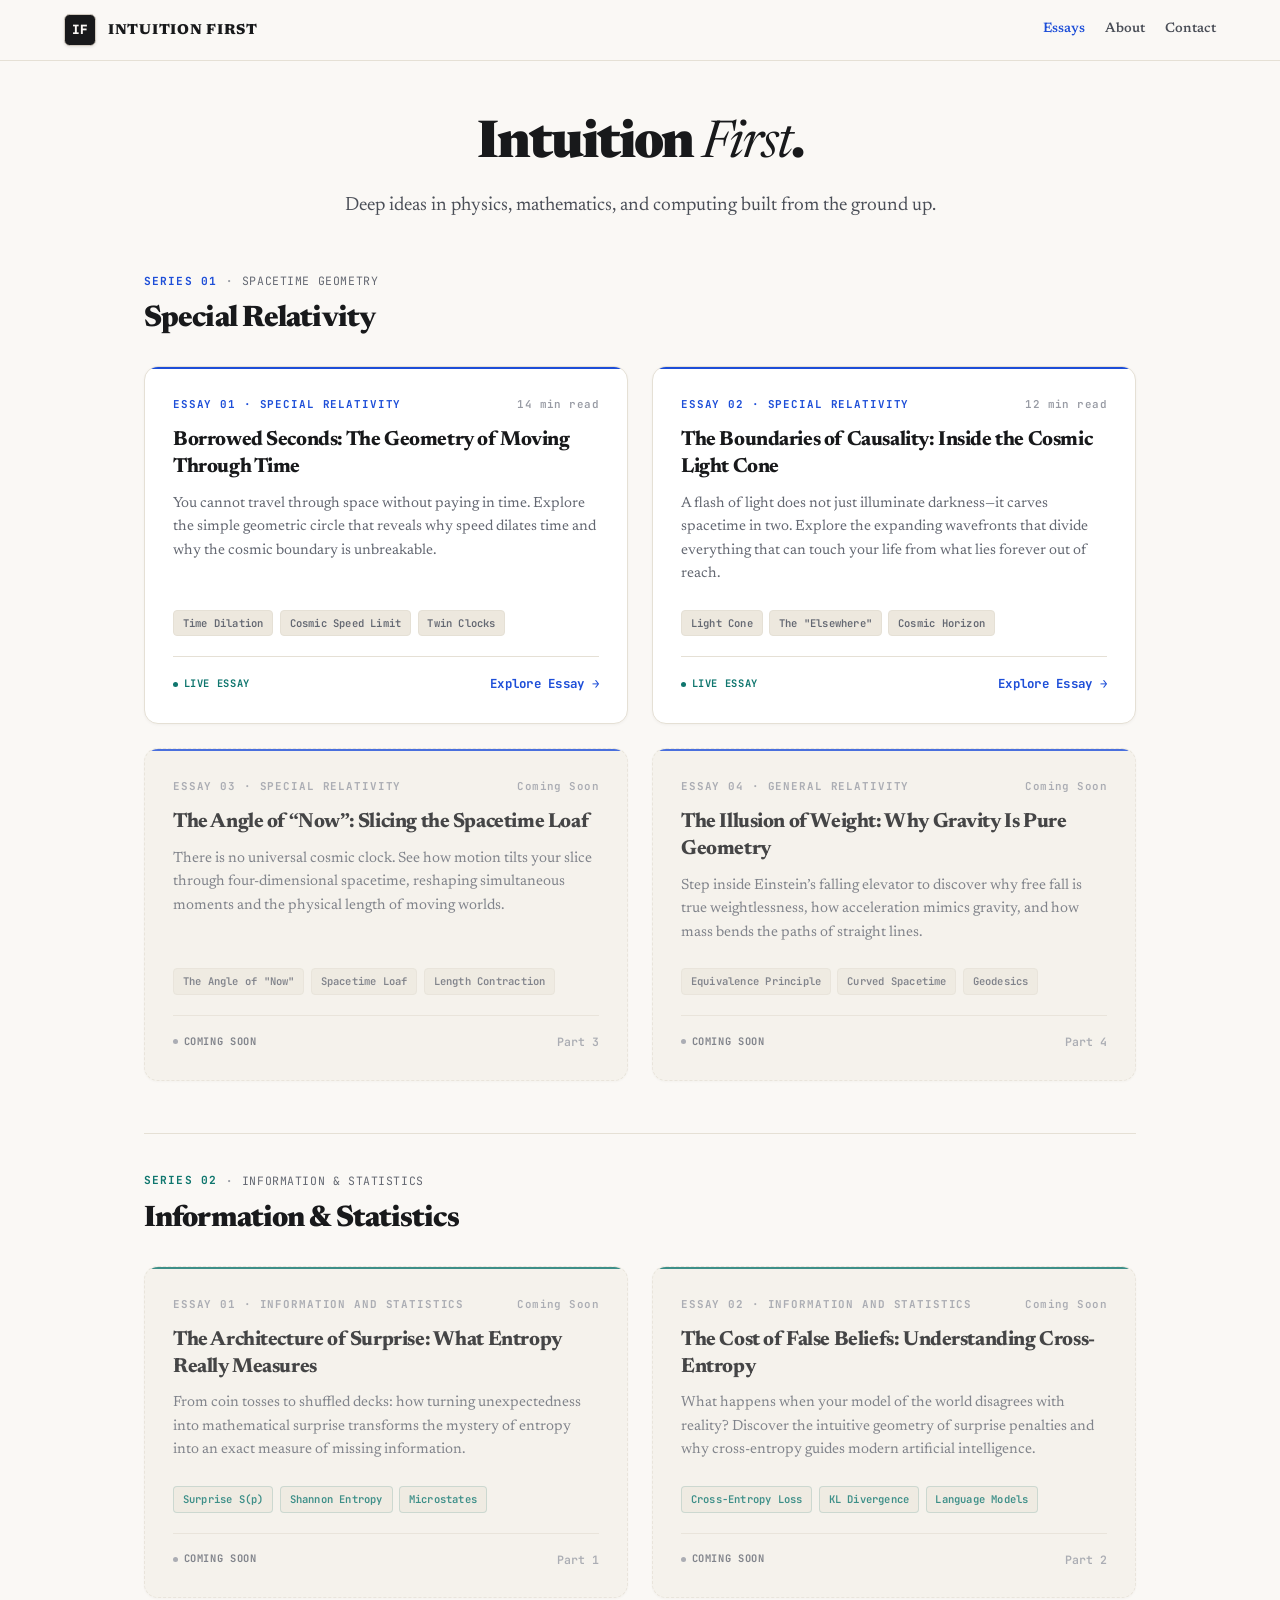
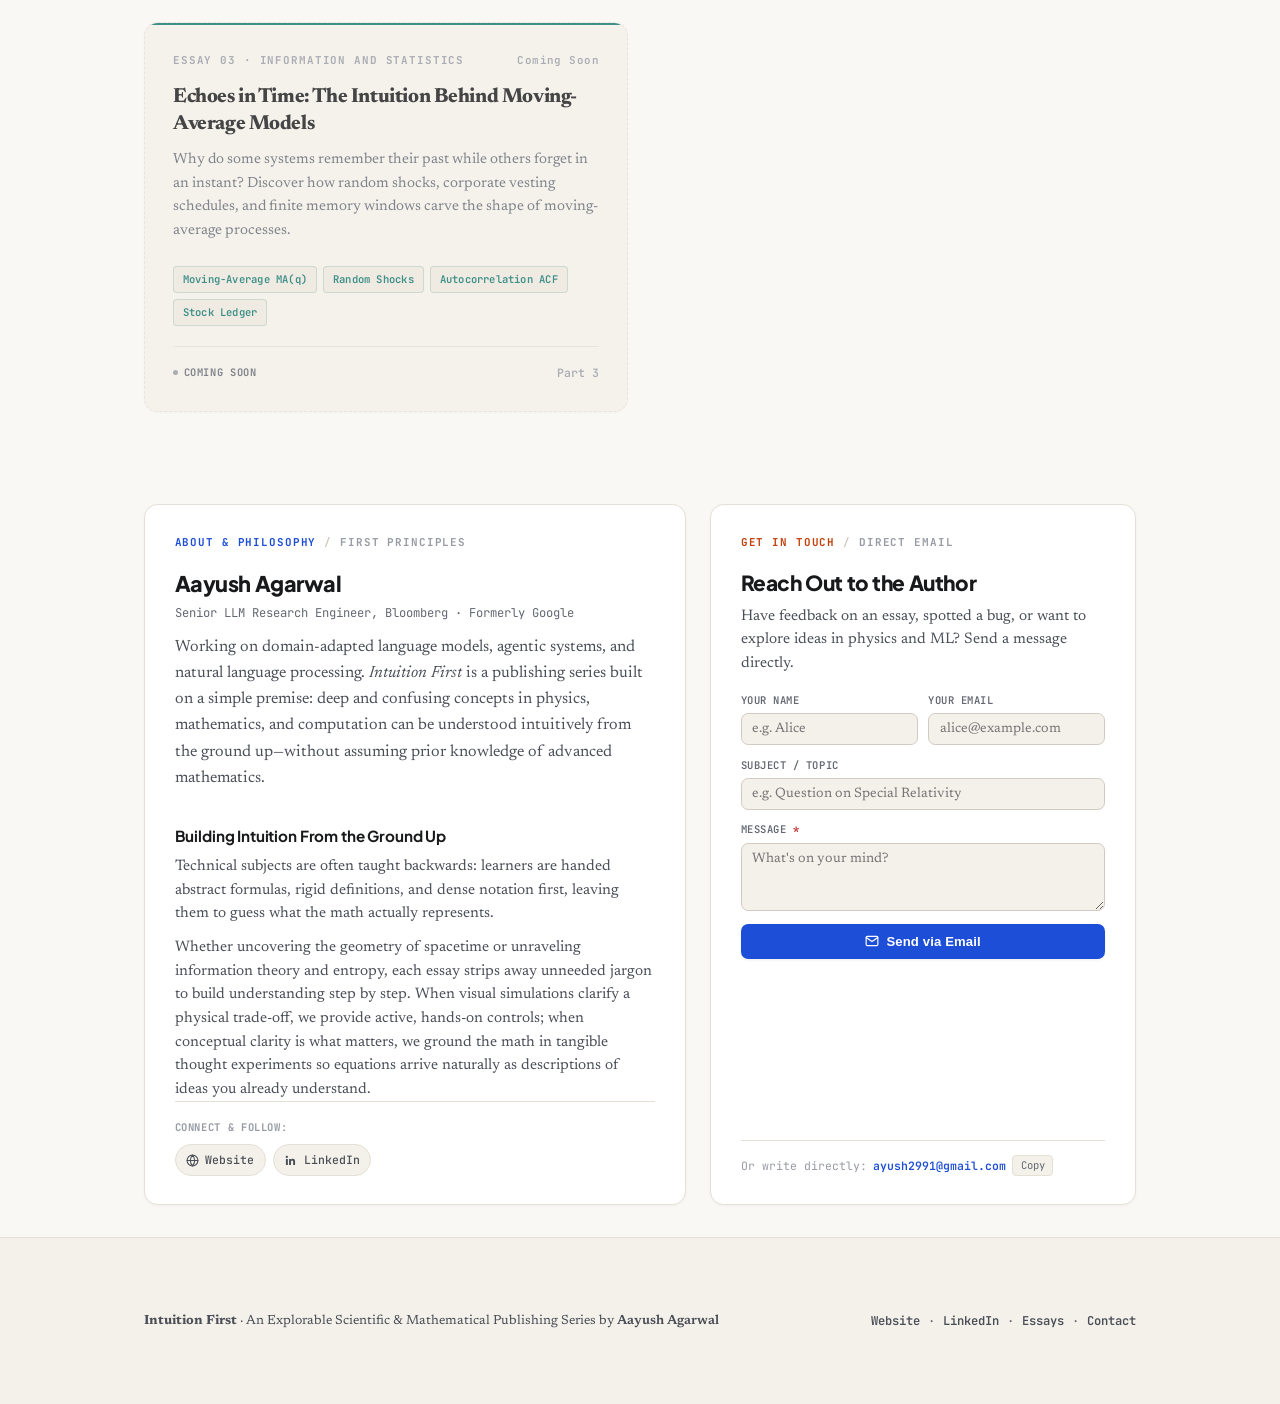
==== commit 222669ca: "Refactor code structure for improved readability and maintainability" ====
--- a/index.html
+++ b/index.html
@@ -70,10 +70,10 @@
               <span class="card-num">ESSAY 01 · SPECIAL RELATIVITY</span>
               <span class="card-time">14 min read</span>
             </div>
-            <h3 class="card-title">Why Motion Through Space Affects Time</h3>
-            <p class="card-desc">
-              You are already moving at the speed of light. Discover how spatial motion naturally slows your passage
-              through time.
+            <h3 class="card-title">Borrowed Seconds: The Geometry of Moving Through Time</h3>
+            <p class="card-desc">
+              You cannot travel through space without paying in time. Explore the simple geometric circle that reveals
+              why speed dilates time and why the cosmic boundary is unbreakable.
             </p>
           </div>
           <div>
@@ -96,10 +96,10 @@
               <span class="card-num">ESSAY 02 · SPECIAL RELATIVITY</span>
               <span class="card-time">12 min read</span>
             </div>
-            <h3 class="card-title">The Cosmic Light Cone: Mapping Space &amp; Time</h3>
-            <p class="card-desc">
-              Mapping the boundaries of cause and effect: how flashes of light carve spacetime into what can touch your
-              life and what lies forever out of reach.
+            <h3 class="card-title">The Boundaries of Causality: Inside the Cosmic Light Cone</h3>
+            <p class="card-desc">
+              A flash of light does not just illuminate darkness—it carves spacetime in two. Explore the expanding
+              wavefronts that divide everything that can touch your life from what lies forever out of reach.
             </p>
           </div>
           <div>
@@ -122,16 +122,16 @@
               <span class="card-num" style="color: var(--text-faint);">ESSAY 03 · SPECIAL RELATIVITY</span>
               <span class="card-time">Coming Soon</span>
             </div>
-            <h3 class="card-title">The Spacetime Loaf &amp; Length Contraction</h3>
-            <p class="card-desc">
-              There is no cosmic master clock. Discover how motion angles your slice through spacetime to reshape
-              simultaneous events and physical length.
-            </p>
-          </div>
-          <div>
-            <div class="card-tags">
+            <h3 class="card-title">The Angle of “Now”: Slicing the Spacetime Loaf</h3>
+            <p class="card-desc">
+              There is no universal cosmic clock. See how motion tilts your slice through four-dimensional spacetime,
+              reshaping simultaneous moments and the physical length of moving worlds.
+            </p>
+          </div>
+          <div>
+            <div class="card-tags">
+              <span class="card-tag">The Angle of "Now"</span>
               <span class="card-tag">Spacetime Loaf</span>
-              <span class="card-tag">Simultaneity</span>
               <span class="card-tag">Length Contraction</span>
             </div>
             <div class="card-meta">
@@ -148,16 +148,16 @@
               <span class="card-num" style="color: var(--text-faint);">ESSAY 04 · GENERAL RELATIVITY</span>
               <span class="card-time">Coming Soon</span>
             </div>
-            <h3 class="card-title">Gravity as Geometry: The Curved Fabric</h3>
-            <p class="card-desc">
-              Einstein's "happiest thought": why free fall is truly weightless, how acceleration mimics gravity, and how
-              mass curves the geometry of spacetime.
+            <h3 class="card-title">The Illusion of Weight: Why Gravity Is Pure Geometry</h3>
+            <p class="card-desc">
+              Step inside Einstein’s falling elevator to discover why free fall is true weightlessness, how
+              acceleration mimics gravity, and how mass bends the paths of straight lines.
             </p>
           </div>
           <div>
             <div class="card-tags">
               <span class="card-tag">Equivalence Principle</span>
-              <span class="card-tag">Curvature</span>
+              <span class="card-tag">Curved Spacetime</span>
               <span class="card-tag">Geodesics</span>
             </div>
             <div class="card-meta">
@@ -169,7 +169,7 @@
       </div>
     </section>
 
-    <!-- SERIES 02: Information and Entropy -->
+    <!-- SERIES 02: Information and Statistics -->
     <section class="series-group series-theme-entropy">
       <div class="series-group-header">
         <div class="series-group-meta">
@@ -177,9 +177,9 @@
           <span style="color: var(--text-faint);">·</span>
           <span
             style="font-family: var(--font-mono); font-size: 0.72rem; color: var(--text-muted); text-transform: uppercase; letter-spacing: 0.05em;">Information
-            &amp; Probability</span>
-        </div>
-        <h2 class="series-group-title">Information &amp; Entropy</h2>
+            &amp; Statistics</span>
+        </div>
+        <h2 class="series-group-title">Information &amp; Statistics</h2>
       </div>
 
       <div class="series-grid">
@@ -187,20 +187,20 @@
         <div class="series-card coming-soon">
           <div>
             <div class="series-card-top">
-              <span class="card-num" style="color: var(--text-faint);">ESSAY 01 · INFORMATION AND ENTROPY</span>
+              <span class="card-num" style="color: var(--text-faint);">ESSAY 01 · INFORMATION AND STATISTICS</span>
               <span class="card-time">Coming Soon</span>
             </div>
-            <h3 class="card-title">An Intuitive Guide To Entropy</h3>
-            <p class="card-desc">
-              From coin flips to lost books: how quantifying surprise turns the mystery of entropy into an intuitive
-              measure of uncertainty.
+            <h3 class="card-title">The Architecture of Surprise: What Entropy Really Measures</h3>
+            <p class="card-desc">
+              From coin tosses to shuffled decks: how turning unexpectedness into mathematical surprise transforms the
+              mystery of entropy into an exact measure of missing information.
             </p>
           </div>
           <div>
             <div class="card-tags">
               <span class="card-tag accent-entropy">Surprise S(p)</span>
-              <span class="card-tag accent-entropy">Expected Value</span>
-              <span class="card-tag accent-entropy">Chaos &amp; Uncertainty</span>
+              <span class="card-tag accent-entropy">Shannon Entropy</span>
+              <span class="card-tag accent-entropy">Microstates</span>
             </div>
             <div class="card-meta">
               <span class="card-status-badge soon">Coming Soon</span>
@@ -213,13 +213,13 @@
         <div class="series-card coming-soon">
           <div>
             <div class="series-card-top">
-              <span class="card-num" style="color: var(--text-faint);">ESSAY 02 · INFORMATION AND ENTROPY</span>
+              <span class="card-num" style="color: var(--text-faint);">ESSAY 02 · INFORMATION AND STATISTICS</span>
               <span class="card-time">Coming Soon</span>
             </div>
-            <h3 class="card-title">An Intuitive Guide To Cross-Entropy</h3>
-            <p class="card-desc">
-              From biased coins to large language models: how measuring average surprise bridges the gap between our
-              expectations and reality.
+            <h3 class="card-title">The Cost of False Beliefs: Understanding Cross-Entropy</h3>
+            <p class="card-desc">
+              What happens when your model of the world disagrees with reality? Discover the intuitive geometry of
+              surprise penalties and why cross-entropy guides modern artificial intelligence.
             </p>
           </div>
           <div>
@@ -231,6 +231,33 @@
             <div class="card-meta">
               <span class="card-status-badge soon">Coming Soon</span>
               <span style="font-family: var(--font-mono); font-size: 0.72rem; color: var(--text-faint);">Part 2</span>
+            </div>
+          </div>
+        </div>
+
+        <!-- Moving Average Essay 03 Card (Coming Soon) -->
+        <div class="series-card coming-soon">
+          <div>
+            <div class="series-card-top">
+              <span class="card-num" style="color: var(--text-faint);">ESSAY 03 · INFORMATION AND STATISTICS</span>
+              <span class="card-time">Coming Soon</span>
+            </div>
+            <h3 class="card-title">Echoes in Time: The Intuition Behind Moving-Average Models</h3>
+            <p class="card-desc">
+              Why do some systems remember their past while others forget in an instant? Discover how random shocks,
+              corporate vesting schedules, and finite memory windows carve the shape of moving-average processes.
+            </p>
+          </div>
+          <div>
+            <div class="card-tags">
+              <span class="card-tag accent-entropy">Moving-Average MA(q)</span>
+              <span class="card-tag accent-entropy">Random Shocks</span>
+              <span class="card-tag accent-entropy">Autocorrelation ACF</span>
+              <span class="card-tag accent-entropy">Stock Ledger</span>
+            </div>
+            <div class="card-meta">
+              <span class="card-status-badge soon">Coming Soon</span>
+              <span style="font-family: var(--font-mono); font-size: 0.72rem; color: var(--text-faint);">Part 3</span>
             </div>
           </div>
         </div>
--- a/css/style.css
+++ b/css/style.css
@@ -1529,6 +1529,27 @@
   color: var(--color-emerald);
 }
 
+/* Series 3 Palette: Time Series & Stochastic Systems */
+.series-theme-timeseries .series-group-tag {
+  color: var(--color-space);
+}
+.series-theme-timeseries .card-num {
+  color: var(--color-space);
+}
+.series-theme-timeseries .series-card:hover {
+  border-color: rgba(194, 65, 12, 0.4);
+}
+.series-theme-timeseries .series-card::before {
+  background: var(--color-space);
+}
+.series-theme-timeseries .card-tag.accent-timeseries {
+  color: var(--color-space);
+  border-color: rgba(194, 65, 12, 0.2);
+}
+.series-theme-timeseries .card-cta {
+  color: var(--color-space);
+}
+
 .card-status-badge {
   display: inline-flex;
   align-items: center;
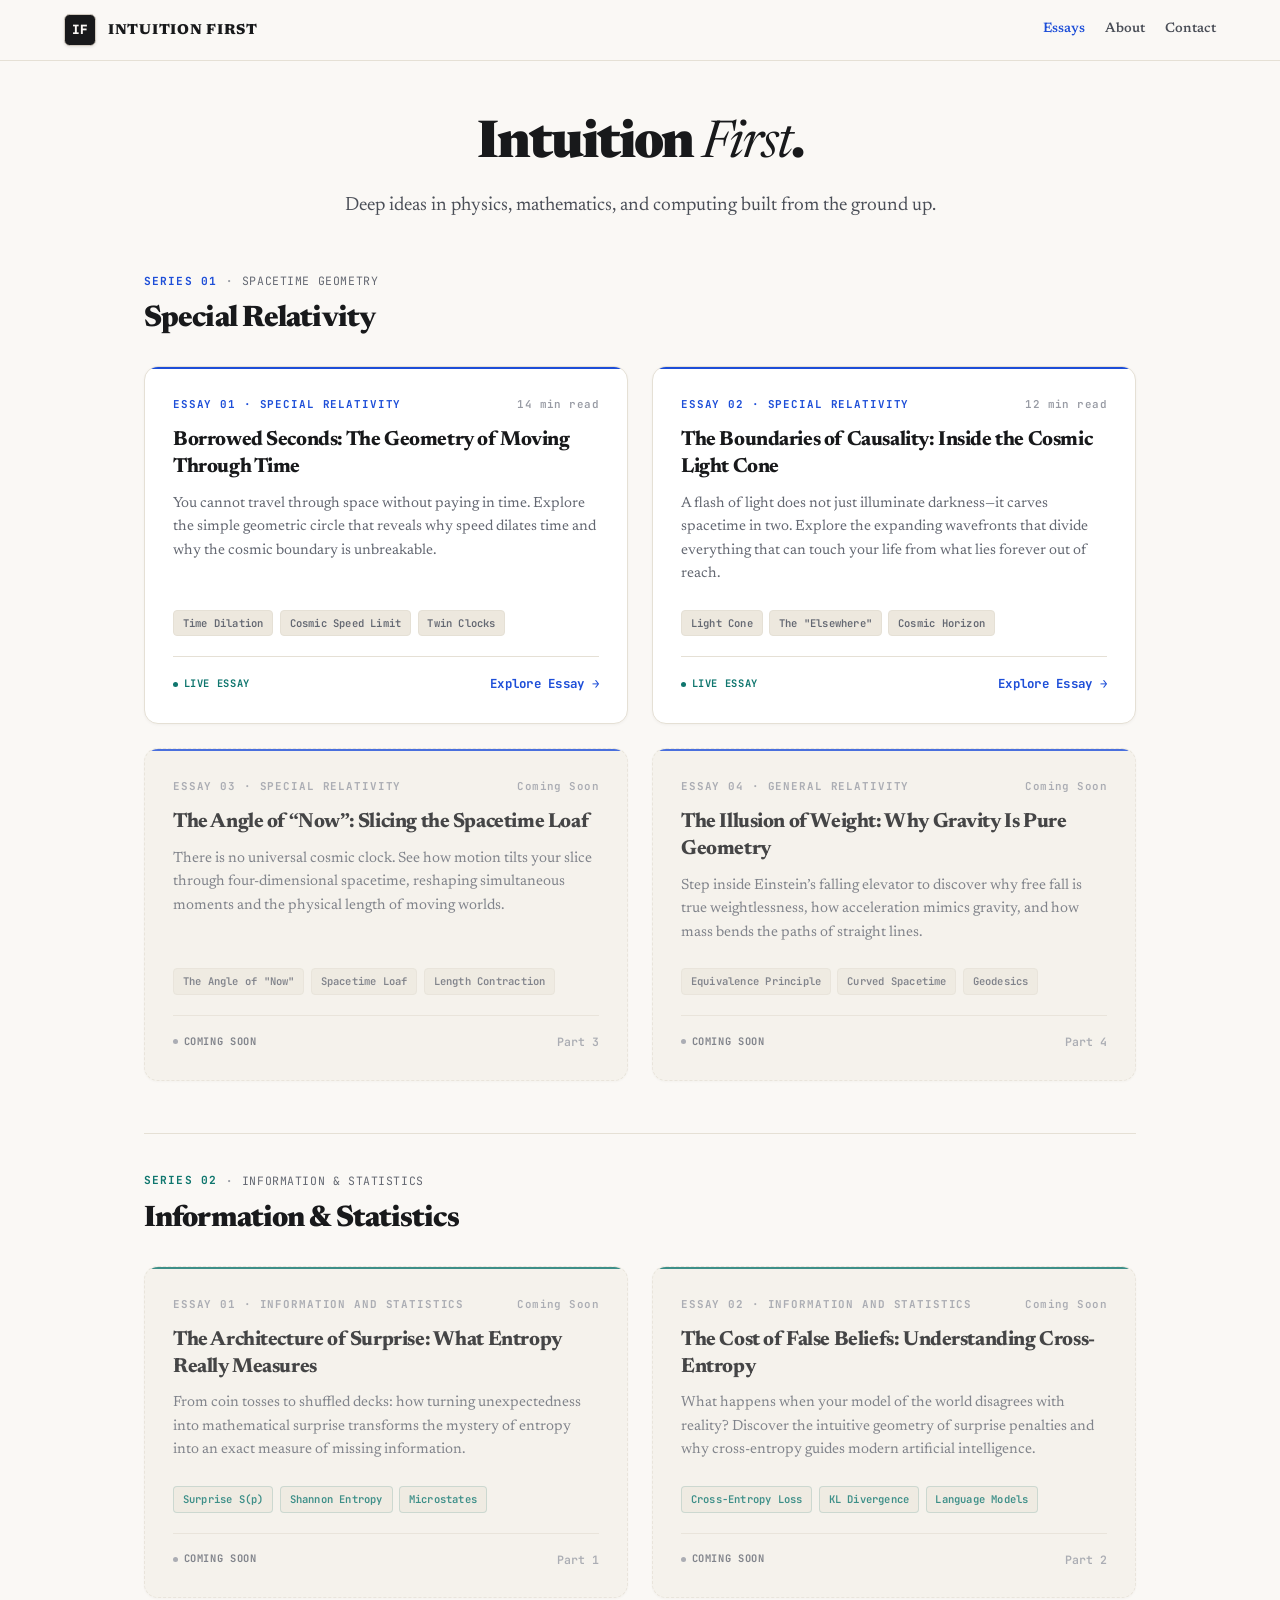
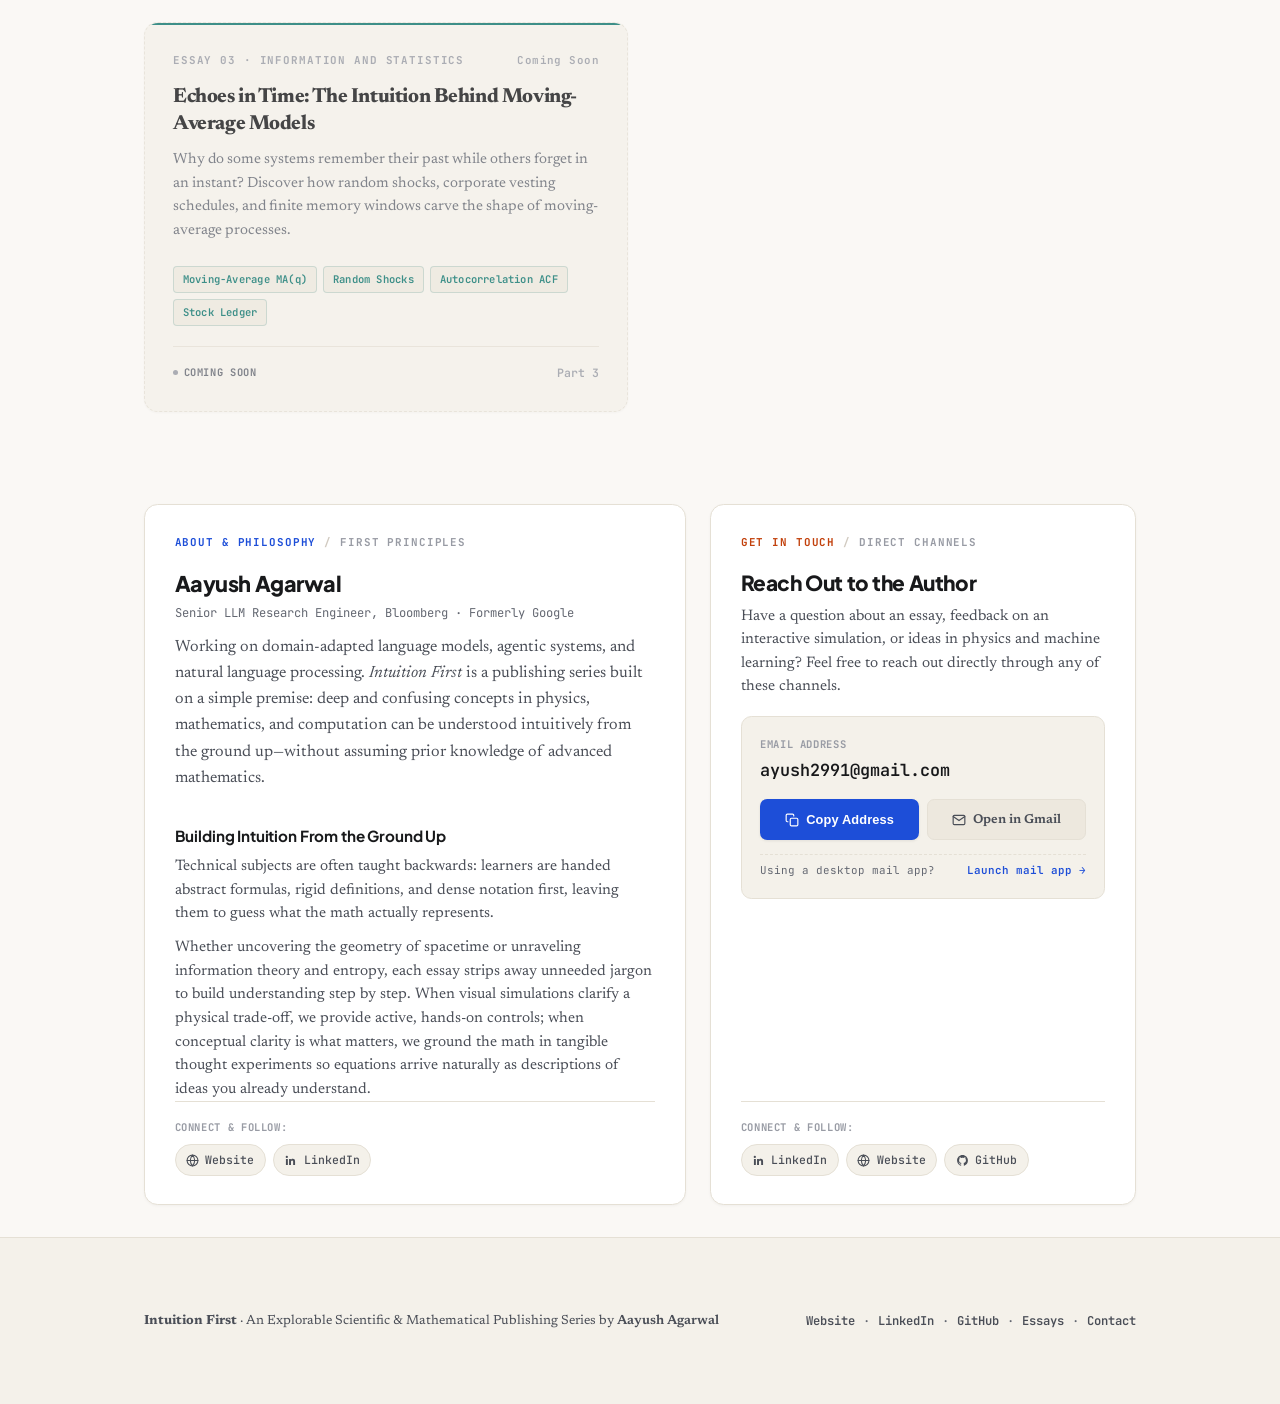
==== commit 762f5fa2: "Refactor code structure for improved readability and maintainability" ====
--- a/index.html
+++ b/index.html
@@ -311,55 +311,60 @@
         </div>
       </div>
 
-      <!-- Column 2: Reach Out & Email Contact Form -->
+      <!-- Column 2: Reach Out & Connect -->
       <div id="contact" class="bottom-card contact-card">
         <div class="bottom-card-header">
           <span class="bottom-card-tag" style="color: var(--color-space);">Get In Touch</span>
           <span class="bottom-card-divider">/</span>
-          <span class="bottom-card-subtag">Direct Email</span>
+          <span class="bottom-card-subtag">Direct Channels</span>
         </div>
 
         <h3 class="contact-title">Reach Out to the Author</h3>
         <p class="contact-desc">
-          Have feedback on an essay, spotted a bug, or want to explore ideas in physics and ML? Send a message directly.
+          Have a question about an essay, feedback on an interactive simulation, or ideas in physics and machine learning? Feel free to reach out directly through any of these channels.
         </p>
 
-        <form id="contact-form" class="contact-form" onsubmit="handleContactSubmit(event)">
-          <div class="form-row">
-            <div class="form-group">
-              <label for="contact-name" class="form-label">Your Name</label>
-              <input type="text" id="contact-name" class="form-input" placeholder="e.g. Alice" />
-            </div>
-            <div class="form-group">
-              <label for="contact-email" class="form-label">Your Email</label>
-              <input type="email" id="contact-email" class="form-input" placeholder="alice@example.com" />
-            </div>
-          </div>
-
-          <div class="form-group">
-            <label for="contact-subject" class="form-label">Subject / Topic</label>
-            <input type="text" id="contact-subject" class="form-input" placeholder="e.g. Question on Special Relativity" />
-          </div>
-
-          <div class="form-group">
-            <label for="contact-message" class="form-label">Message <span class="required-mark">*</span></label>
-            <textarea id="contact-message" class="form-textarea" rows="3" required placeholder="What's on your mind?"></textarea>
-          </div>
-
-          <div class="form-actions">
-            <button type="submit" class="btn-primary contact-submit-btn">
-              <svg class="btn-icon" viewBox="0 0 24 24" fill="none" stroke="currentColor" stroke-width="2" stroke-linecap="round" stroke-linejoin="round" aria-hidden="true"><rect x="2" y="4" width="20" height="16" rx="2"></rect><path d="m22 6-10 7L2 6"></path></svg>
-              <span>Send via Email</span>
+        <!-- Direct Email Action Box -->
+        <div class="contact-email-box">
+          <div class="contact-email-header">
+            <span class="contact-email-label">Email Address</span>
+            <span class="contact-email-address">ayush2991@gmail.com</span>
+          </div>
+
+          <div class="contact-email-actions">
+            <button type="button" class="btn-primary contact-action-btn" id="btn-copy-email" onclick="copyContactEmail()" title="Copy email address to clipboard">
+              <svg class="btn-icon" viewBox="0 0 24 24" fill="none" stroke="currentColor" stroke-width="2" stroke-linecap="round" stroke-linejoin="round" aria-hidden="true"><rect x="9" y="9" width="13" height="13" rx="2" ry="2"></rect><path d="M5 15H4a2 2 0 0 1-2-2V4a2 2 0 0 1 2-2h9a2 2 0 0 1 2 2v1"></path></svg>
+              <span id="copy-email-text">Copy Address</span>
             </button>
-          </div>
-        </form>
-
-        <div class="contact-direct-bar">
-          <span class="direct-label">Or write directly:</span>
-          <a href="mailto:ayush2991@gmail.com" class="direct-email-link">ayush2991@gmail.com</a>
-          <button type="button" class="btn-copy-email" id="btn-copy-email" onclick="copyContactEmail()" title="Copy email address">
-            <span id="copy-email-text">Copy</span>
-          </button>
+            <a href="https://mail.google.com/mail/?view=cm&fs=1&to=ayush2991@gmail.com&su=Note%20on%20Intuition%20First" target="_blank" rel="noopener" class="btn-secondary contact-action-btn" title="Compose note directly in web Gmail">
+              <svg class="btn-icon" viewBox="0 0 24 24" fill="none" stroke="currentColor" stroke-width="2" stroke-linecap="round" stroke-linejoin="round" aria-hidden="true"><path d="M4 4h16c1.1 0 2 .9 2 2v12c0 1.1-.9 2-2 2H4c-1.1 0-2-.9-2-2V6c0-1.1.9-2 2-2z"></path><polyline points="22,6 12,13 2,6"></polyline></svg>
+              <span>Open in Gmail</span>
+            </a>
+          </div>
+
+          <div class="contact-client-hint">
+            <span>Using a desktop mail app?</span>
+            <a href="mailto:ayush2991@gmail.com?subject=Note%20on%20Intuition%20First" class="contact-mailto-link">Launch mail app &rarr;</a>
+          </div>
+        </div>
+
+        <!-- Social & Professional Channels Deck -->
+        <div class="contact-channels-deck">
+          <span class="socials-label">Connect &amp; Follow:</span>
+          <div class="social-chips">
+            <a href="https://linkedin.com/in/ayush2991" target="_blank" rel="noopener" class="social-chip" title="LinkedIn Profile">
+              <svg class="social-chip-icon" viewBox="0 0 24 24" fill="currentColor" aria-hidden="true"><path d="M20.45 20.45h-3.56v-5.57c0-1.33-.02-3.04-1.85-3.04-1.86 0-2.15 1.45-2.15 2.94v5.67H9.33V9h3.41v1.56h.05c.48-.9 1.64-1.85 3.37-1.85 3.6 0 4.27 2.37 4.27 5.46v6.28ZM5.34 7.43a2.07 2.07 0 1 1 0-4.13 2.07 2.07 0 0 1 0 4.13ZM7.12 20.45H3.56V9h3.56v11.45Z"></path></svg>
+              <span>LinkedIn</span>
+            </a>
+            <a href="https://ayush2991.github.io/" target="_blank" rel="noopener" class="social-chip" title="Personal Website">
+              <svg class="social-chip-icon" viewBox="0 0 24 24" fill="none" stroke="currentColor" stroke-width="2" stroke-linecap="round" stroke-linejoin="round" aria-hidden="true"><circle cx="12" cy="12" r="10"></circle><line x1="2" y1="12" x2="22" y2="12"></line><path d="M12 2a15.3 15.3 0 0 1 4 10 15.3 15.3 0 0 1-4 10 15.3 15.3 0 0 1-4-10 15.3 15.3 0 0 1 4-10z"></path></svg>
+              <span>Website</span>
+            </a>
+            <a href="https://github.com/ayush2991" target="_blank" rel="noopener" class="social-chip" title="GitHub Profile">
+              <svg class="social-chip-icon" viewBox="0 0 24 24" fill="currentColor" aria-hidden="true"><path fill-rule="evenodd" clip-rule="evenodd" d="M12 2C6.477 2 2 6.484 2 12.017c0 4.425 2.865 8.18 6.839 9.504.5.092.682-.217.682-.483 0-.237-.008-.868-.013-1.703-2.782.605-3.369-1.343-3.369-1.343-.454-1.158-1.11-1.466-1.11-1.466-.908-.62.069-.608.069-.608 1.003.07 1.53 1.032 1.53 1.032.892 1.53 2.341 1.088 2.91.832.092-.647.35-1.088.636-1.338-2.22-.253-4.555-1.113-4.555-4.951 0-1.093.39-1.988 1.029-2.688-.103-.253-.446-1.272.098-2.65 0 0 .84-.27 2.75 1.026A9.564 9.564 0 0112 6.844c.85.004 1.705.115 2.504.337 1.909-1.296 2.747-1.027 2.747-1.027.546 1.379.202 2.398.1 2.651.64.7 1.028 1.595 1.028 2.688 0 3.848-2.339 4.695-4.566 4.943.359.309.678.92.678 1.855 0 1.338-.012 2.419-.012 2.747 0 .268.18.58.688.482A10.019 10.019 0 0022 12.017C22 6.484 17.522 2 12 2z"></path></svg>
+              <span>GitHub</span>
+            </a>
+          </div>
         </div>
       </div>
     </div>
@@ -376,6 +381,8 @@
         <span>·</span>
         <a href="https://linkedin.com/in/ayush2991" target="_blank" rel="noopener">LinkedIn</a>
         <span>·</span>
+        <a href="https://github.com/ayush2991" target="_blank" rel="noopener">GitHub</a>
+        <span>·</span>
         <a href="#series-index">Essays</a>
         <span>·</span>
         <a href="#contact">Contact</a>
@@ -386,32 +393,15 @@
   <!-- Universal Client-Side Script (100% Static & file:// compatible) -->
   <script src="js/core.js"></script>
 
-  <!-- Client-side Contact Form Script -->
+  <!-- Client-side Contact Script -->
   <script>
-    function handleContactSubmit(e) {
-      e.preventDefault();
-      var name = document.getElementById('contact-name').value.trim();
-      var email = document.getElementById('contact-email').value.trim();
-      var subj = document.getElementById('contact-subject').value.trim() || 'Feedback on Intuition First';
-      var msg = document.getElementById('contact-message').value.trim();
-
-      var body = msg;
-      if (name || email) {
-        body += '\n\n---\nSender: ' + (name || 'Anonymous');
-        if (email) body += ' (' + email + ')';
-      }
-
-      var mailtoUrl = 'mailto:ayush2991@gmail.com?subject=' + encodeURIComponent(subj) + '&body=' + encodeURIComponent(body);
-      window.location.href = mailtoUrl;
-    }
-
     function copyContactEmail() {
       var email = 'ayush2991@gmail.com';
       var btnText = document.getElementById('copy-email-text');
       var handleDone = function () {
         if (btnText) {
           btnText.textContent = 'Copied!';
-          setTimeout(function () { btnText.textContent = 'Copy'; }, 2000);
+          setTimeout(function () { btnText.textContent = 'Copy Address'; }, 2000);
         }
       };
       if (navigator.clipboard && navigator.clipboard.writeText) {
--- a/css/style.css
+++ b/css/style.css
@@ -1779,7 +1779,7 @@
   flex-shrink: 0;
 }
 
-/* Contact Card & Form */
+/* Contact Card & Direct Channels */
 .contact-title {
   font-family: var(--font-sans);
   font-size: 1.3rem;
@@ -1794,133 +1794,100 @@
   font-size: 0.95rem;
   line-height: 1.55;
   color: var(--text-secondary);
-  margin: 0 0 1rem 0;
-}
-
-.contact-form {
+  margin: 0 0 1.1rem 0;
+}
+
+.contact-email-box {
+  background: var(--bg-card-subtle);
+  border: 1px solid var(--border-subtle);
+  border-radius: 0.65rem;
+  padding: 1.1rem 1.15rem;
   display: flex;
   flex-direction: column;
-  gap: 0.65rem;
-  margin-bottom: 0.85rem;
-}
-
-.form-row {
+  gap: 0.85rem;
+  margin-bottom: 1.25rem;
+}
+
+.contact-email-header {
+  display: flex;
+  flex-direction: column;
+  gap: 0.2rem;
+}
+
+.contact-email-label {
+  font-family: var(--font-mono);
+  font-size: 0.66rem;
+  font-weight: 700;
+  text-transform: uppercase;
+  letter-spacing: 0.06em;
+  color: var(--text-faint);
+}
+
+.contact-email-address {
+  font-family: var(--font-mono);
+  font-size: 1.05rem;
+  font-weight: 600;
+  color: var(--text-primary);
+  word-break: break-all;
+}
+
+.contact-email-actions {
   display: grid;
   grid-template-columns: 1fr 1fr;
-  gap: 0.65rem;
-}
-
-.form-group {
-  display: flex;
-  flex-direction: column;
-  gap: 0.25rem;
-}
-
-.form-label {
-  font-family: var(--font-mono);
-  font-size: 0.66rem;
-  font-weight: 600;
-  text-transform: uppercase;
-  letter-spacing: 0.05em;
-  color: var(--text-muted);
-}
-
-.form-input,
-.form-textarea {
-  width: 100%;
-  box-sizing: border-box;
-  padding: 0.5rem 0.65rem;
-  border-radius: 0.45rem;
-  border: 1px solid var(--border-medium);
-  background: var(--bg-card-subtle);
-  color: var(--text-primary);
-  font-family: inherit;
-  font-size: 0.85rem;
-  transition: border-color 0.15s ease, box-shadow 0.15s ease;
-}
-
-.form-input:focus,
-.form-textarea:focus {
-  outline: none;
-  border-color: var(--color-time);
-  box-shadow: 0 0 0 2px rgba(29, 78, 216, 0.15);
-}
-
-.form-textarea {
-  resize: vertical;
-  min-height: 68px;
-}
-
-.required-mark {
-  color: var(--color-danger);
-}
-
-.form-actions {
-  display: flex;
-  align-items: center;
-  margin-top: 0.2rem;
-}
-
-.contact-submit-btn {
+  gap: 0.5rem;
+}
+
+.contact-action-btn {
   display: inline-flex;
   align-items: center;
   justify-content: center;
   gap: 0.45rem;
-  padding: 0.55rem 1.15rem;
-  font-size: 0.82rem;
+  padding: 0.55rem 0.85rem;
+  font-size: 0.8rem;
   font-weight: 600;
   cursor: pointer;
   border-radius: 0.45rem;
-  width: 100%;
-}
-
-.btn-icon {
+  text-decoration: none;
+  text-align: center;
+  white-space: nowrap;
+}
+
+.contact-action-btn .btn-icon {
   width: 14px;
   height: 14px;
   flex-shrink: 0;
 }
 
-.contact-direct-bar {
-  margin-top: auto;
-  padding-top: 0.85rem;
-  border-top: 1px solid var(--border-subtle);
-  display: flex;
-  align-items: center;
+.contact-client-hint {
+  display: flex;
+  align-items: center;
+  justify-content: space-between;
   flex-wrap: wrap;
-  gap: 0.4rem;
-  font-family: var(--font-mono);
-  font-size: 0.72rem;
-}
-
-.direct-label {
-  color: var(--text-faint);
-}
-
-.direct-email-link {
+  gap: 0.35rem;
+  font-family: var(--font-mono);
+  font-size: 0.68rem;
+  color: var(--text-muted);
+  padding-top: 0.4rem;
+  border-top: 1px dashed var(--border-subtle);
+}
+
+.contact-mailto-link {
   color: var(--color-time);
   text-decoration: none;
   font-weight: 600;
 }
 
-.direct-email-link:hover {
+.contact-mailto-link:hover {
   text-decoration: underline;
 }
 
-.btn-copy-email {
-  padding: 0.15rem 0.45rem;
-  border-radius: 4px;
-  border: 1px solid var(--border-subtle);
-  background: var(--bg-card-subtle);
-  color: var(--text-muted);
-  font-family: var(--font-mono);
-  font-size: 0.66rem;
-  cursor: pointer;
-  transition: all 0.15s ease;
-}
-
-.btn-copy-email:hover {
-  background: var(--bg-surface-elevated);
-  color: var(--text-primary);
+.contact-channels-deck {
+  margin-top: auto;
+  padding-top: 1rem;
+  border-top: 1px solid var(--border-subtle);
+  display: flex;
+  flex-direction: column;
+  gap: 0.5rem;
 }
 
 /* Compact Site Footer */
@@ -2063,7 +2030,7 @@
     padding: 1.35rem 1.15rem;
     border-radius: 0.75rem;
   }
-  .form-row {
+  .contact-email-actions {
     grid-template-columns: 1fr;
   }
 
